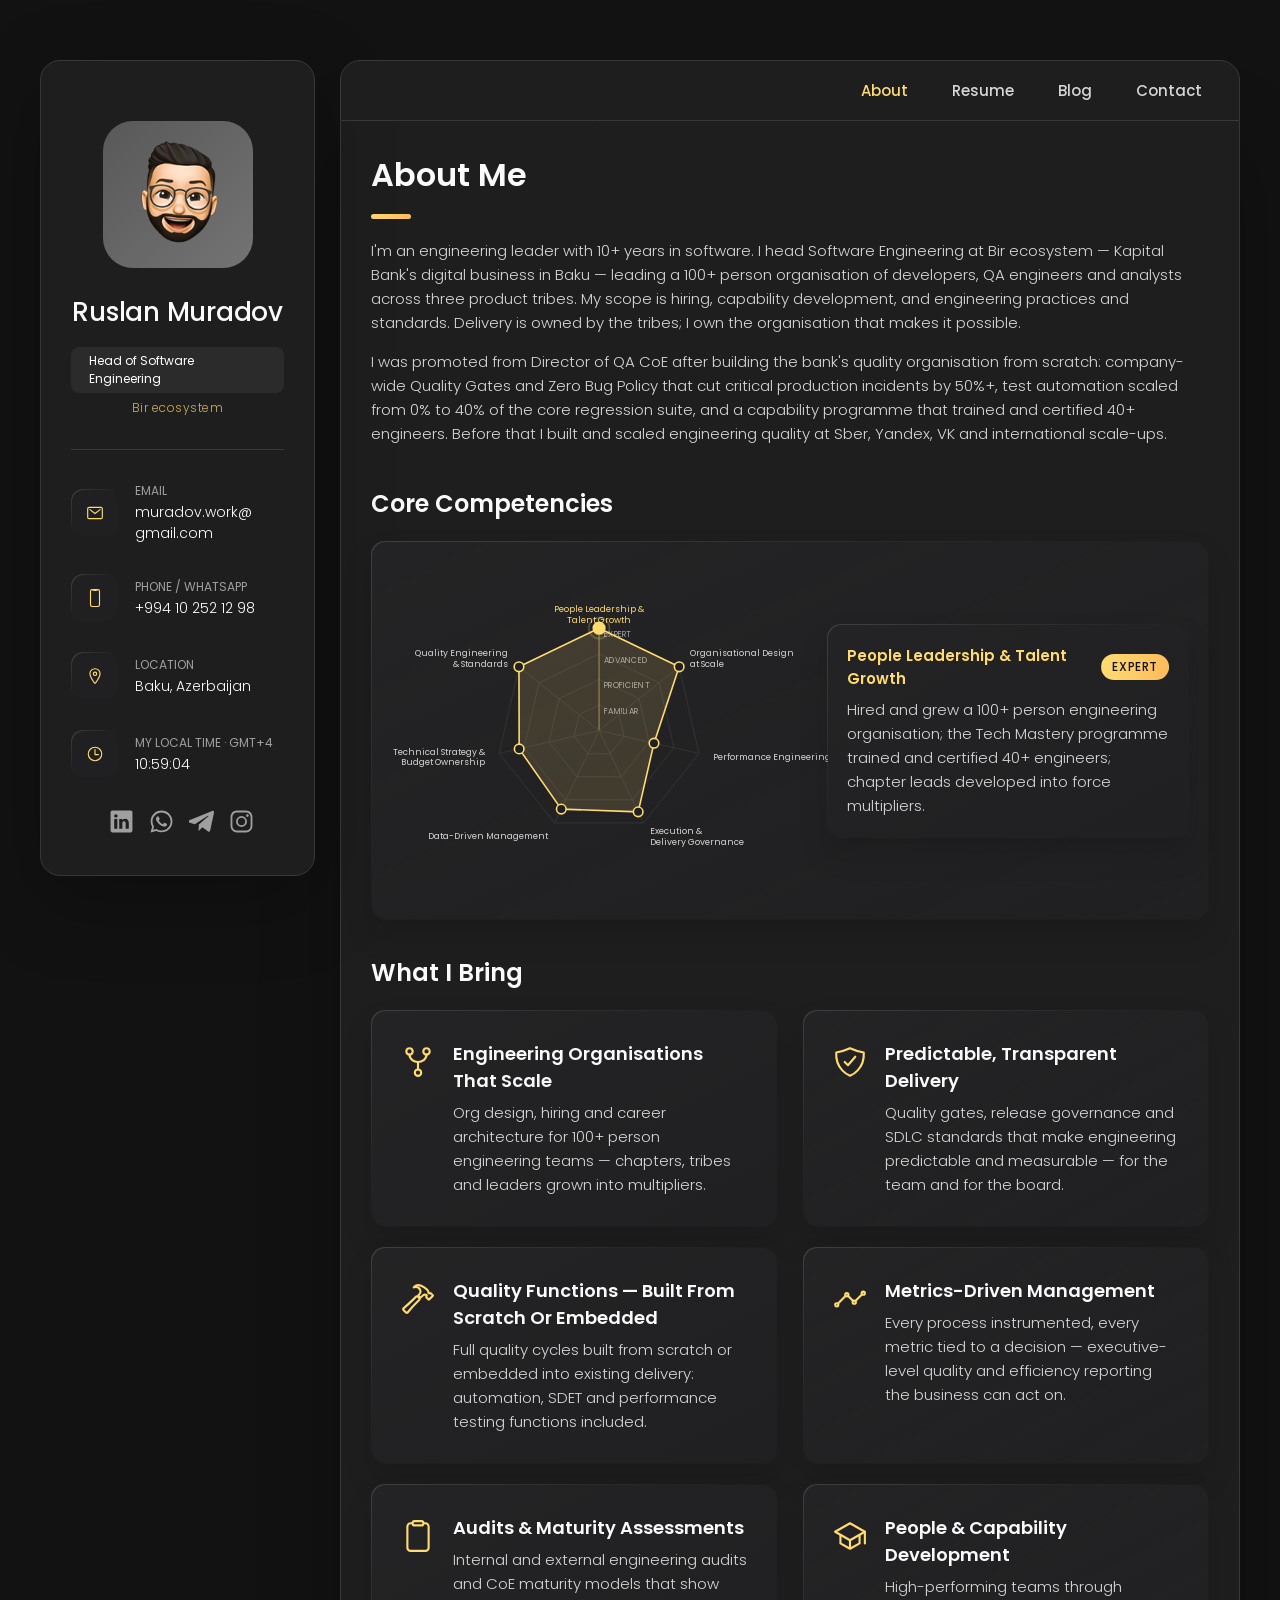
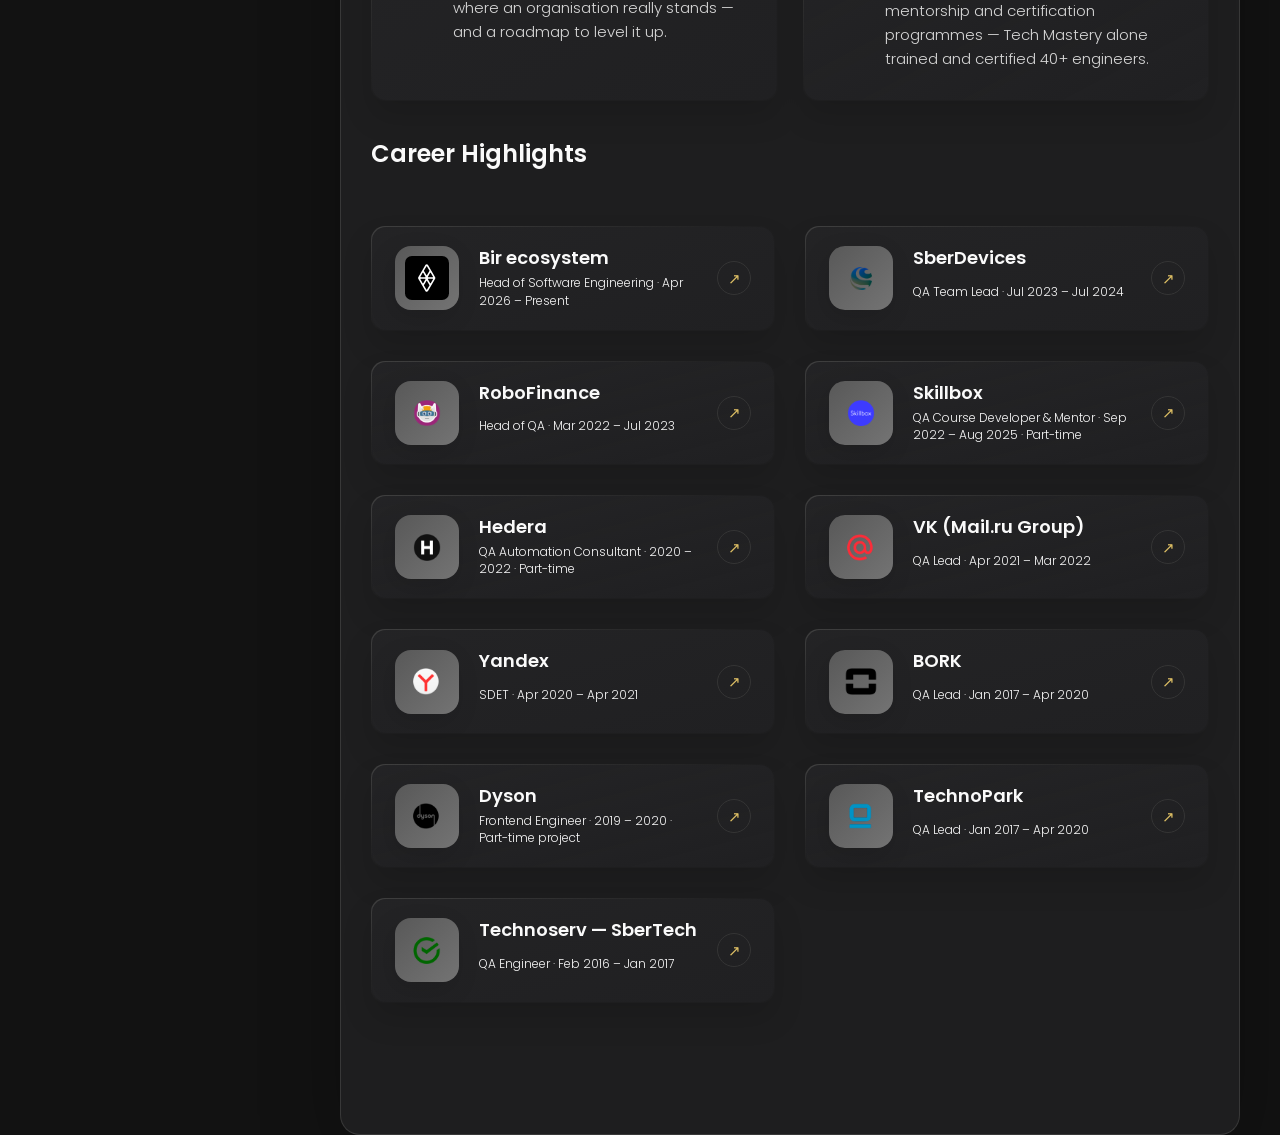
==== index.html @ 39ef1fb4 "fix: correct phone number (…95 → …98)" ====
<!DOCTYPE html>
<html lang="en">

<head>
  <meta charset="UTF-8">
  <title>Ruslan Muradov — Engineering Leader · Head of Software Engineering</title>
  <meta name="viewport" content="width=device-width, initial-scale=1.0">
  <meta name="description"
    content="Ruslan Muradov — engineering leader. Head of Software Engineering at Bir ecosystem (Kapital Bank's digital business): a 100+ person engineering org. Ex-QA Director, ex-Sber, ex-Yandex, ex-VK.">
  <meta name="author" content="Ruslan Muradov">
  <meta name="robots" content="index, follow, max-snippet:-1, max-image-preview:large">
  <meta name="google-site-verification" content="LNuLlXOLEBprkYFQt46USRWL08YUzZOwNZs4TJLUe-c">
  <meta name="theme-color" content="#1e1e1f">
  <link rel="canonical" href="https://ruslan-muradov.tech/">

  <meta property="og:title" content="Ruslan Muradov — Engineering Leader · Head of Software Engineering">
  <meta property="og:type" content="website">
  <meta property="og:url" content="https://ruslan-muradov.tech/">
  <meta property="og:description"
    content="Head of Software Engineering at Bir ecosystem (Kapital Bank's digital business, Baku): a 100+ person engineering org. Ex-QA Director, ex-Sber, ex-Yandex, ex-VK.">
  <meta property="og:image" content="https://ruslan-muradov.tech/assets/images/og-cover.jpg">
  <meta property="og:image:width" content="1200">
  <meta property="og:image:height" content="630">
  <meta property="og:image:alt" content="Ruslan Muradov — Head of Software Engineering at Bir ecosystem">
  <meta property="og:site_name" content="ruslan-muradov.tech">
  <meta property="og:locale" content="en_US">

  <meta name="twitter:card" content="summary_large_image">
  <meta name="twitter:title" content="Ruslan Muradov — Engineering Leader · Head of Software Engineering">
  <meta name="twitter:description"
    content="Head of Software Engineering at Bir ecosystem (Kapital Bank's digital business, Baku): a 100+ person engineering org. Ex-QA Director, ex-Sber, ex-Yandex, ex-VK.">
  <meta name="twitter:image" content="https://ruslan-muradov.tech/assets/images/og-cover.jpg">
  <meta name="twitter:image:alt" content="Ruslan Muradov — Head of Software Engineering at Bir ecosystem">

  <script type="application/ld+json">
  {
    "@context": "https://schema.org",
    "@type": "ProfilePage",
    "dateModified": "2026-08-15",
    "mainEntity": {
      "@type": "Person",
      "@id": "https://ruslan-muradov.tech/#person",
      "name": "Ruslan Muradov",
      "alternateName": ["Руслан Мурадов", "unrus"],
      "url": "https://ruslan-muradov.tech/",
      "image": "https://ruslan-muradov.tech/assets/images/my-avatar.png",
      "jobTitle": "Head of Software Engineering",
      "description": "Engineering leader and QA expert with 10+ years in software: Head of Software Engineering at Bir ecosystem (Kapital Bank's digital business), ex-Director of QA CoE, ex-Head of QA. Engineering management, QA leadership, quality engineering and org design at 100+ person scale.",
      "worksFor": {
        "@type": "Organization",
        "name": "Bir ecosystem",
        "url": "https://bir.az",
        "parentOrganization": {
          "@type": "Organization",
          "name": "Kapital Bank",
          "url": "https://www.kapitalbank.az"
        }
      },
      "alumniOf": [
        {
          "@type": "CollegeOrUniversity",
          "name": "Synergy University"
        }
      ],
      "address": {
        "@type": "PostalAddress",
        "addressLocality": "Baku",
        "addressCountry": "AZ"
      },
      "sameAs": [
        "https://www.linkedin.com/in/ruslan-m/",
        "https://medium.com/@unrus.tech",
        "https://hackernoon.com/u/unrus",
        "https://t.me/unrus",
        "https://www.instagram.com/un.rus/"
      ],
      "knowsAbout": ["Engineering Management", "Engineering Leadership", "QA Leadership", "Quality Assurance", "Quality Engineering", "Test Automation", "QA Strategy", "Load Testing", "Organisational Design"],
      "knowsLanguage": ["English", "Russian", "Azerbaijani", "Turkish"]
    }
  }
  </script>

  <script type="application/ld+json">
  {
    "@context": "https://schema.org",
    "@type": "VideoObject",
    "name": "Video interview on a QA career — Hexlet.io",
    "description": "A long-form interview for the Hexlet.io channel where Ruslan Muradov talks through his career in QA, how modern testing practice works and which skills move a QA engineer forward.",
    "inLanguage": "ru",
    "duration": "PT1H10M20S",
    "embedUrl": "https://www.youtube.com/embed/6y5FTMLGxEg",
    "thumbnailUrl": "https://i.ytimg.com/vi/6y5FTMLGxEg/hqdefault.jpg",
    "uploadDate": "2024-06-19"
  }
  </script>


  <!-- Google Analytics 4 -->
  <script async src="https://www.googletagmanager.com/gtag/js?id=G-B9YELV4HFY"></script>
  <script>
    window.dataLayer = window.dataLayer || [];
    function gtag(){dataLayer.push(arguments);}
    gtag('js', new Date());
    gtag('config', 'G-B9YELV4HFY');
  </script>


  <!-- Microsoft Clarity -->
  <script type="text/javascript">
    (function(c,l,a,r,i,t,y){
      c[a]=c[a]||function(){(c[a].q=c[a].q||[]).push(arguments)};
      t=l.createElement(r);t.async=1;t.src="https://www.clarity.ms/tag/"+i;
      y=l.getElementsByTagName(r)[0];y.parentNode.insertBefore(t,y);
    })(window, document, "clarity", "script", "y2x8iy7uvf");
  </script>

  <!--
    - favicon
  -->
  <link rel="icon" href="./assets/images/favicon.svg" type="image/svg+xml">
  <link rel="icon" href="./assets/images/favicon-32.png" type="image/png" sizes="32x32">
  <link rel="apple-touch-icon" href="./assets/images/apple-touch-icon.png">

  <!--
    - custom css link
  -->
  <link rel="stylesheet" href="./assets/css/style.css?v=27">

  <!--
    - google font link
  -->
  <link rel="preload" href="./assets/fonts/poppins-v24-latin-regular.woff2" as="font" type="font/woff2" crossorigin>
  <link rel="preload" href="./assets/fonts/poppins-v24-latin-600.woff2" as="font" type="font/woff2" crossorigin>
</head>

<body>

  <!--
    - #MAIN
  -->

  <main>

    <!--
      - #SIDEBAR
    -->

    <aside class="sidebar" data-sidebar>

      <div class="sidebar-info">

        <figure class="avatar-box">
          <img src="./assets/images/my-avatar.png" alt="Ruslan Muradov" width="80" height="78">
        </figure>

        <div class="info-content">
          <h1 class="name" title="Ruslan Muradov">Ruslan Muradov</h1>

          <div class="title-badge">
            <p class="title">Head of Software Engineering</p>
            <p class="title-company">Bir ecosystem</p>
          </div>
        </div>

        <button class="info_more-btn" data-sidebar-btn aria-expanded="false" aria-controls="sidebar-more">
          <span>Show contacts</span>

          <svg class="ic" fill="currentColor" aria-hidden="true" xmlns="http://www.w3.org/2000/svg" viewBox="0 0 512 512"><path fill="none" stroke="currentColor" stroke-linecap="round" stroke-linejoin="round" stroke-width="48" d="M112 184l144 144 144-144"/></svg>
        </button>

      </div>

      <div class="sidebar-info_more" id="sidebar-more">

        <div class="separator"></div>

        <ul class="contacts-list">

          <li class="contact-item">

            <div class="icon-box">
              <svg class="ic" fill="currentColor" aria-hidden="true" xmlns="http://www.w3.org/2000/svg" viewBox="0 0 512 512"><rect x="48" y="96" width="416" height="320" rx="40" ry="40" fill="none" stroke="currentColor" stroke-linecap="round" stroke-linejoin="round" stroke-width="32"/><path fill="none" stroke="currentColor" stroke-linecap="round" stroke-linejoin="round" stroke-width="32" d="M112 160l144 112 144-112"/></svg>
            </div>

            <div class="contact-info">
              <p class="contact-title">Email</p>

              <a href="mailto:muradov.work@gmail.com" class="contact-link">muradov.work@&#8203;gmail.com</a>
            </div>

          </li>

          <li class="contact-item">

            <div class="icon-box">
              <svg class="ic" fill="currentColor" aria-hidden="true" xmlns="http://www.w3.org/2000/svg" viewBox="0 0 512 512"><rect x="128" y="16" width="256" height="480" rx="48" ry="48" fill="none" stroke="currentColor" stroke-linecap="round" stroke-linejoin="round" stroke-width="32"/><path d="M176 16h24a8 8 0 018 8h0a16 16 0 0016 16h64a16 16 0 0016-16h0a8 8 0 018-8h24" fill="none" stroke="currentColor" stroke-linecap="round" stroke-linejoin="round" stroke-width="32"/></svg>
            </div>

            <div class="contact-info">
              <p class="contact-title">Phone / WhatsApp</p>

              <a href="tel:+994102521298" class="contact-link">+994 10 252 12 98</a>
            </div>

          </li>

          <li class="contact-item">

            <div class="icon-box">
              <svg class="ic" fill="currentColor" aria-hidden="true" xmlns="http://www.w3.org/2000/svg" viewBox="0 0 512 512"><path d="M256 48c-79.5 0-144 61.39-144 137 0 87 96 224.87 131.25 272.49a15.77 15.77 0 0025.5 0C304 409.89 400 272.07 400 185c0-75.61-64.5-137-144-137z" fill="none" stroke="currentColor" stroke-linecap="round" stroke-linejoin="round" stroke-width="32"/><circle cx="256" cy="192" r="48" fill="none" stroke="currentColor" stroke-linecap="round" stroke-linejoin="round" stroke-width="32"/></svg>
            </div>

            <div class="contact-info">
              <p class="contact-title">Location</p>

              <address>Baku, Azerbaijan</address>
            </div>

          </li>

          <li class="contact-item">

            <div class="icon-box">
              <svg class="ic" fill="currentColor" aria-hidden="true" xmlns="http://www.w3.org/2000/svg" viewBox="0 0 512 512"><path d="M256 64C150 64 64 150 64 256s86 192 192 192 192-86 192-192S362 64 256 64z" fill="none" stroke="currentColor" stroke-miterlimit="10" stroke-width="32"/><path fill="none" stroke="currentColor" stroke-linecap="round" stroke-linejoin="round" stroke-width="32" d="M256 128v144h96"/></svg>
            </div>

            <div class="contact-info">
              <p class="contact-title">My local time · GMT+4</p>

              <time data-local-time>--:--:--</time>
            </div>

          </li>

        </ul>

        <div class="separator"></div>

        <ul class="social-list">

          <li class="social-item">
            <a href="https://www.linkedin.com/in/ruslan-m/" class="social-link" target="_blank" rel="noopener" aria-label="LinkedIn">
              <svg class="ic" fill="currentColor" aria-hidden="true" xmlns="http://www.w3.org/2000/svg" viewBox="0 0 512 512"><path d="M444.17 32H70.28C49.85 32 32 46.7 32 66.89v374.72C32 461.91 49.85 480 70.28 480h373.78c20.54 0 35.94-18.21 35.94-38.39V66.89C480.12 46.7 464.6 32 444.17 32zm-273.3 373.43h-64.18V205.88h64.18zM141 175.54h-.46c-20.54 0-33.84-15.29-33.84-34.43 0-19.49 13.65-34.42 34.65-34.42s33.85 14.82 34.31 34.42c-.01 19.14-13.31 34.43-34.66 34.43zm264.43 229.89h-64.18V296.32c0-26.14-9.34-44-32.56-44-17.74 0-28.24 12-32.91 23.69-1.75 4.2-2.22 9.92-2.22 15.76v113.66h-64.18V205.88h64.18v27.77c9.34-13.3 23.93-32.44 57.88-32.44 42.13 0 74 27.77 74 87.64z"/></svg>
            </a>
          </li>

          <li class="social-item">
            <a href="https://wa.me/994102521298" class="social-link" target="_blank" rel="noopener" aria-label="WhatsApp">
              <svg class="ic" fill="currentColor" aria-hidden="true" xmlns="http://www.w3.org/2000/svg" viewBox="0 0 512 512"><path d="M414.73 97.1A222.14 222.14 0 00256.94 32C134 32 33.92 131.58 33.87 254a220.61 220.61 0 0029.78 111L32 480l118.25-30.87a223.63 223.63 0 00106.6 27h.09c122.93 0 223-99.59 223.06-222A220.18 220.18 0 00414.73 97.1zM256.94 438.66h-.08a185.75 185.75 0 01-94.36-25.72l-6.77-4-70.17 18.32 18.73-68.09-4.41-7A183.46 183.46 0 0171.53 254c0-101.73 83.21-184.5 185.48-184.5a185 185 0 01185.33 184.64c-.04 101.74-83.21 184.52-185.4 184.52zm101.69-138.19c-5.57-2.78-33-16.2-38.08-18.05s-8.83-2.78-12.54 2.78-14.4 18-17.65 21.75-6.5 4.16-12.07 1.38-23.54-8.63-44.83-27.53c-16.57-14.71-27.75-32.87-31-38.42s-.35-8.56 2.44-11.32c2.51-2.49 5.57-6.48 8.36-9.72s3.72-5.56 5.57-9.26.93-6.94-.46-9.71-12.54-30.08-17.18-41.19c-4.53-10.82-9.12-9.35-12.54-9.52-3.25-.16-7-.2-10.69-.2a20.53 20.53 0 00-14.86 6.94c-5.11 5.56-19.51 19-19.51 46.28s20 53.68 22.76 57.38 39.3 59.73 95.21 83.76a323.11 323.11 0 0031.78 11.68c13.35 4.22 25.5 3.63 35.1 2.2 10.71-1.59 33-13.42 37.63-26.38s4.64-24.06 3.25-26.37-5.11-3.71-10.69-6.48z" fill-rule="evenodd"/></svg>
            </a>
          </li>

          <li class="social-item">
            <a href="https://t.me/unrus" class="social-link" target="_blank" rel="noopener" aria-label="Telegram">
              <svg class="social-icon" viewBox="0 0 24 24" aria-hidden="true">
                <path
                  d="M9.507 15.108l-.395 5.557c.563 0 .809-.244 1.102-.537l2.646-2.553 5.493 4.024c1.008.558 1.715.266 1.98-.934l3.587-16.823c.367-1.747-.633-2.423-1.71-2l-21.9 8.927c-1.732.7-1.712 1.664-.314 2.109l5.585 1.74 12.142-7.873c.751-.458 1.438-.205.873.286l-9.449 8.077z"
                  fill="currentColor" />
              </svg>
            </a>
          </li>

          <li class="social-item">
            <a href="https://www.instagram.com/un.rus/" class="social-link" target="_blank" rel="noopener" aria-label="Instagram">
              <svg class="ic" fill="currentColor" aria-hidden="true" xmlns="http://www.w3.org/2000/svg" viewBox="0 0 512 512"><path d="M349.33 69.33a93.62 93.62 0 0193.34 93.34v186.66a93.62 93.62 0 01-93.34 93.34H162.67a93.62 93.62 0 01-93.34-93.34V162.67a93.62 93.62 0 0193.34-93.34h186.66m0-37.33H162.67C90.8 32 32 90.8 32 162.67v186.66C32 421.2 90.8 480 162.67 480h186.66C421.2 480 480 421.2 480 349.33V162.67C480 90.8 421.2 32 349.33 32z"/><path d="M377.33 162.67a28 28 0 1128-28 27.94 27.94 0 01-28 28zM256 181.33A74.67 74.67 0 11181.33 256 74.75 74.75 0 01256 181.33m0-37.33a112 112 0 10112 112 112 112 0 00-112-112z"/></svg>
            </a>
          </li>

        </ul>

      </div>

    </aside>





    <!--
      - #main-content
    -->

    <div class="main-content">

      <!--
        - #NAVBAR
      -->

      <nav class="navbar">

        <ul class="navbar-list">

          <li class="navbar-item">
            <button class="navbar-link  active" data-nav-link="about">About</button>
          </li>

          <li class="navbar-item">
            <button class="navbar-link" data-nav-link="resume">Resume</button>
          </li>

          <li class="navbar-item">
            <button class="navbar-link" data-nav-link="blog">Blog</button>
          </li>

          <li class="navbar-item">
            <button class="navbar-link" data-nav-link="contact">Contact</button>
          </li>

        </ul>

      </nav>





      <!--
        - #ABOUT
      -->

      <article class="about  active" data-page="about">

        <header>
          <h2 class="h2 article-title">About me</h2>
        </header>

        <section class="about-text">
          <p>
            I'm an engineering leader with 10+ years in software. I head Software Engineering at Bir ecosystem — Kapital
            Bank's digital business in Baku — leading a 100+ person organisation of developers, QA engineers and
            analysts across three product tribes. My scope is hiring, capability development, and engineering
            practices and standards. Delivery is owned by the tribes; I own the organisation that makes it possible.
          </p>

          <p>I was promoted from Director of QA CoE after building the bank's quality organisation from scratch:
            company-wide Quality Gates and Zero Bug Policy that cut critical production incidents by 50%+, test
            automation scaled from 0% to 40% of the core regression suite, and a capability programme that trained
            and certified 40+ engineers. Before that I built and scaled engineering quality at Sber, Yandex, VK and
            international scale-ups.</p>
        </section>


        <section class="skill">


          <h3 class="h3 skills-title">Core Competencies</h3>

          <div class="competency-chart content-card" style="cursor: default;" data-competency-chart>
            <svg id="competency-radar" viewBox="-60 -12 520 424" role="group"
              aria-label="Radar chart of core competencies with maturity levels from Familiar to Expert: people leadership, organisational design, quality engineering, delivery governance, data-driven management, technical strategy, performance engineering"></svg>

            <div class="competency-detail" data-competency-detail aria-live="polite" aria-atomic="true">
              <div class="competency-detail-head">
                <h4 data-competency-title>People Leadership & Talent Growth</h4>
                <span class="competency-level" data-competency-level data-level="expert">Expert</span>
              </div>
              <p data-competency-text>Hired and grew a 100+ person engineering organisation; the Tech Mastery programme trained and certified 40+ engineers.</p>
            </div>
          </div>

        </section>


        <!--
          - service
        -->

        <section class="service">

          <h3 class="h3 service-title">What I bring</h3>

          <ul class="service-list">

            <li class="service-item">

              <div class="service-icon-box">
                <svg class="ic" fill="currentColor" aria-hidden="true" xmlns="http://www.w3.org/2000/svg" viewBox="0 0 512 512"><circle cx="128" cy="96" r="48" fill="none" stroke="currentColor" stroke-linecap="round" stroke-linejoin="round" stroke-width="32"/><circle cx="256" cy="416" r="48" fill="none" stroke="currentColor" stroke-linecap="round" stroke-linejoin="round" stroke-width="32"/><path fill="none" stroke="currentColor" stroke-linecap="round" stroke-linejoin="round" stroke-width="32" d="M256 256v112"/><circle cx="384" cy="96" r="48" fill="none" stroke="currentColor" stroke-linecap="round" stroke-linejoin="round" stroke-width="32"/><path d="M128 144c0 74.67 68.92 112 128 112M384 144c0 74.67-68.92 112-128 112" fill="none" stroke="currentColor" stroke-linecap="round" stroke-linejoin="round" stroke-width="32"/></svg>
              </div>

              <div class="service-content-box">

                <h4 class="h4 service-item-title">Engineering organisations that scale</h4>

                <p class="service-item-text">
                  Org design, hiring and career architecture for 100+ person engineering teams —
                  chapters, tribes and leaders grown into multipliers.
                </p>
              </div>

            </li>

            <li class="service-item">

              <div class="service-icon-box">
                <svg class="ic" fill="currentColor" aria-hidden="true" xmlns="http://www.w3.org/2000/svg" viewBox="0 0 512 512"><path fill="none" stroke="currentColor" stroke-linecap="round" stroke-linejoin="round" stroke-width="32" d="M336 176L225.2 304 176 255.8"/><path d="M463.1 112.37C373.68 96.33 336.71 84.45 256 48c-80.71 36.45-117.68 48.33-207.1 64.37C32.7 369.13 240.58 457.79 256 464c15.42-6.21 223.3-94.87 207.1-351.63z" fill="none" stroke="currentColor" stroke-linecap="round" stroke-linejoin="round" stroke-width="32"/></svg>
              </div>

              <div class="service-content-box">

                <h4 class="h4 service-item-title">Predictable, transparent delivery</h4>

                <p class="service-item-text">
                  Quality gates, release governance and SDLC standards that make engineering
                  predictable and measurable — for the team and for the board.
                </p>
              </div>

            </li>

            <li class="service-item">

              <div class="service-icon-box">
                <svg class="ic" fill="currentColor" aria-hidden="true" xmlns="http://www.w3.org/2000/svg" viewBox="0 0 512 512"><path d="M277.42 247a24.68 24.68 0 00-4.08-5.47L255 223.44a21.63 21.63 0 00-6.56-4.57 20.93 20.93 0 00-23.28 4.27c-6.36 6.26-18 17.68-39 38.43C146 301.3 71.43 367.89 37.71 396.29a16 16 0 00-1.09 23.54l39 39.43a16.13 16.13 0 0023.67-.89c29.24-34.37 96.3-109 136-148.23 20.39-20.06 31.82-31.58 38.29-37.94a21.76 21.76 0 003.84-25.2zM478.43 201l-34.31-34a5.44 5.44 0 00-4-1.59 5.59 5.59 0 00-4 1.59h0a11.41 11.41 0 01-9.55 3.27c-4.48-.49-9.25-1.88-12.33-4.86-7-6.86 1.09-20.36-5.07-29a242.88 242.88 0 00-23.08-26.72c-7.06-7-34.81-33.47-81.55-52.53a123.79 123.79 0 00-47-9.24c-26.35 0-46.61 11.76-54 18.51-5.88 5.32-12 13.77-12 13.77a91.29 91.29 0 0110.81-3.2 79.53 79.53 0 0123.28-1.49C241.19 76.8 259.94 84.1 270 92c16.21 13 23.18 30.39 24.27 52.83.8 16.69-15.23 37.76-30.44 54.94a7.85 7.85 0 00.4 10.83l21.24 21.23a8 8 0 0011.14.1c13.93-13.51 31.09-28.47 40.82-34.46s17.58-7.68 21.35-8.09a35.71 35.71 0 0121.3 4.62 13.65 13.65 0 013.08 2.38c6.46 6.56 6.07 17.28-.5 23.74l-2 1.89a5.5 5.5 0 000 7.84l34.31 34a5.5 5.5 0 004 1.58 5.65 5.65 0 004-1.58L478.43 209a5.82 5.82 0 000-8z" fill="none" stroke="currentColor" stroke-linecap="round" stroke-linejoin="round" stroke-width="32"/></svg>
              </div>

              <div class="service-content-box">

                <h4 class="h4 service-item-title">Quality functions — built from scratch or embedded</h4>

                <p class="service-item-text">
                  Full quality cycles built from scratch or embedded into existing delivery:
                  automation, SDET and performance testing functions included.
                </p>
              </div>

            </li>

            <li class="service-item">

              <div class="service-icon-box">
                <svg class="ic" fill="currentColor" aria-hidden="true" xmlns="http://www.w3.org/2000/svg" viewBox="0 0 512 512"><path fill="none" stroke="currentColor" stroke-linecap="round" stroke-linejoin="round" stroke-width="32" d="M344 280l88-88M232 216l64 64M80 320l104-104"/><circle cx="456" cy="168" r="24" fill="none" stroke="currentColor" stroke-linecap="round" stroke-linejoin="round" stroke-width="32"/><circle cx="320" cy="304" r="24" fill="none" stroke="currentColor" stroke-linecap="round" stroke-linejoin="round" stroke-width="32"/><circle cx="208" cy="192" r="24" fill="none" stroke="currentColor" stroke-linecap="round" stroke-linejoin="round" stroke-width="32"/><circle cx="56" cy="344" r="24" fill="none" stroke="currentColor" stroke-linecap="round" stroke-linejoin="round" stroke-width="32"/></svg>
              </div>

              <div class="service-content-box">

                <h4 class="h4 service-item-title">Metrics-driven management</h4>

                <p class="service-item-text">
                  Every process instrumented, every metric tied to a decision — executive-level
                  quality and efficiency reporting the business can act on.
                </p>
              </div>

            </li>

            <li class="service-item">

              <div class="service-icon-box">
                <svg class="ic" fill="currentColor" aria-hidden="true" xmlns="http://www.w3.org/2000/svg" viewBox="0 0 512 512"><path d="M336 64h32a48 48 0 0148 48v320a48 48 0 01-48 48H144a48 48 0 01-48-48V112a48 48 0 0148-48h32" fill="none" stroke="currentColor" stroke-linejoin="round" stroke-width="32"/><rect x="176" y="32" width="160" height="64" rx="26.13" ry="26.13" fill="none" stroke="currentColor" stroke-linejoin="round" stroke-width="32"/></svg>
              </div>

              <div class="service-content-box">

                <h4 class="h4 service-item-title">Audits & maturity assessments</h4>

                <p class="service-item-text">
                  Internal and external engineering audits and CoE maturity models that show where
                  an organisation really stands — and a roadmap to level it up.
                </p>
              </div>

            </li>

            <li class="service-item">

              <div class="service-icon-box">
                <svg class="ic" fill="currentColor" aria-hidden="true" xmlns="http://www.w3.org/2000/svg" viewBox="0 0 512 512"><path fill="none" stroke="currentColor" stroke-linecap="round" stroke-linejoin="round" stroke-width="32" d="M32 192L256 64l224 128-224 128L32 192z"/><path fill="none" stroke="currentColor" stroke-linecap="round" stroke-linejoin="round" stroke-width="32" d="M112 240v128l144 80 144-80V240M480 368V192M256 320v128"/></svg>
              </div>

              <div class="service-content-box">

                <h4 class="h4 service-item-title">People & capability development</h4>

                <p class="service-item-text">
                  High-performing teams through mentorship and certification programmes —
                  Tech Mastery alone trained and certified 40+ engineers.
                </p>
              </div>

            </li>
          </ul>

        </section>


        <!--
          - testimonials
        -->

        <section class="testimonials">

          <h3 class="h3 testimonials-title">Career highlights</h3>

          <ul class="testimonials-list has-scrollbar">

            <li class="testimonials-item">
              <div class="content-card" data-testimonials-item tabindex="0" role="button" aria-haspopup="dialog">

                <figure class="testimonials-avatar-box">
                  <img src="./assets/images/bir-ecosystem.svg" alt="Bir ecosystem" width="60" height="60" data-testimonials-avatar>
                </figure>

                <h4 class="h4 testimonials-item-title" data-testimonials-title>Bir ecosystem</h4>

                <p class="testimonials-role">Head of Software Engineering · Apr 2026 – Present</p>

                <div class="testimonials-text" data-testimonials-text>
                  <p>
                    The Caucasus' first fully integrated banking, payments and e-commerce ecosystem —
                    Kapital Bank's digital business. Launched in 2025, it brings together leading platforms
                    across banking, payments, cash-to-digital infrastructure and online retail.
                  </p>
                  <br>

                  <p><b class="stack">Focus areas:</b></p>
                  <ul>
                    <li class="timeline-text">Leading the engineering organisation: 100+ people — developers, QA engineers and analysts — organised around three product tribes.</li>
                    <li class="timeline-text">Org design and hiring across engineering, QA and analysis; delivery is owned by the tribes — I own the organisation that makes it possible.</li>
                    <li class="timeline-text">Engineering standards, practices and quality gates as a company-wide system.</li>
                    <li class="timeline-text">Chapter model: growing chapter leads as multipliers of engineering capability.</li>
                  </ul>
                  <br>

                  <p><b class="stack">Role:</b> Head of Software Engineering · Apr 2026 – Present (promoted from Director of QA CoE)</p>
                  <br>

                  <p><b class="stack">Achievements:</b></p>
                  <ul>
                    <li class="timeline-text">Designed and rolled out a guild model across 500+ engineers (Backend, Web, QA, iOS, Android, DevOps/SRE, ITBA, AI) — overlapping initiatives now surface early; I run the QA guild.</li>
                    <li class="timeline-text">Capability programmes — Tech Mastery: 40+ engineers trained and certified.</li>
                  </ul>
                  <br>

                  <p><b class="stack">Previous role:</b> Director of QA CoE · Jul 2024 – Apr 2026</p>
                  <br>

                  <p><b class="stack">Achievements:</b></p>
                  <ul>
                    <li class="timeline-text">Built a 100+ person QA organisation and Quality Center of Excellence from scratch: structure, roles, governance model and scalable operating processes.</li>
                    <li class="timeline-text">Designed a QA centralisation model (Strong / Mild / Weak CoE) separating responsibilities between the central CoE and product teams.</li>
                    <li class="timeline-text">Introduced company-wide Quality Gates and Zero Bug Policy — critical production incidents down 50%+.</li>
                    <li class="timeline-text">Scaled test automation from 0% to 40% of the core regression suite; established SDET and Performance Testing teams.</li>
                    <li class="timeline-text">Defined 10+ quality and efficiency metrics for data-driven reporting (Tableau, Jira).</li>
                    <li class="timeline-text">Developed a 2-year QA strategy with full budget ownership; KPI and OKR frameworks aligned with business goals.</li>
                  </ul>
                  <br>
                </div>

              </div>
            </li>

            <li class="testimonials-item">
              <div class="content-card" data-testimonials-item tabindex="0" role="button" aria-haspopup="dialog">

                <figure class="testimonials-avatar-box">
                  <img class="sDevives-img" src="./assets/images/sDevives.png" alt="sDevives" width="40"
                    data-testimonials-avatar>
                </figure>

                <h4 class="h4 testimonials-item-title" data-testimonials-title>SberDevices</h4>

                <p class="testimonials-role">QA Team Lead · Jul 2023 – Jul 2024</p>

                <div class="testimonials-text" data-testimonials-text>
                  <p>
                    A key tech company within the Sber ecosystem — AI-powered smart devices and platforms:
                    voice assistants, AR/VR and LLMs, with 40+ million users across services.
                  </p>
                  <br>

                  <p><b class="stack">Focus areas:</b></p>
                  <ul>
                    <li class="timeline-text">Led QA across multiple cross-functional squads in the Sber ecosystem.</li>
                    <li class="timeline-text">Built the testing process from scratch in one of the teams.</li>
                    <li class="timeline-text">Introduced shift-left testing across the delivery process.</li>
                  </ul>
                  <br>

                  <p><b class="stack">Role:</b> QA Team Lead · Jul 2023 – Jul 2024</p>
                  <br>

                  <p><b class="stack">Achievements:</b></p>
                  <ul>
                    <li class="timeline-text">Reduced the Zero Bug Policy backlog by 86% — historically the best result for the company's highest-load team.</li>
                    <li class="timeline-text">Grew automation engineering headcount 1.5x (6 to 9 engineers) with no regression in time-to-market or quality.</li>
                    <li class="timeline-text">Improved quality of external products by integrating QA processes that had not existed before; improved testing metrics for better transparency.</li>
                  </ul>
                </div>

              </div>
            </li>

            <li class="testimonials-item">
              <div class="content-card" data-testimonials-item tabindex="0" role="button" aria-haspopup="dialog">

                <figure class="testimonials-avatar-box">
                  <img src="./assets/images/robo.png" alt="RoboCash" width="60" height="36" decoding="async" data-testimonials-avatar>
                </figure>

                <h4 class="h4 testimonials-item-title" data-testimonials-title>RoboFinance</h4>

                <p class="testimonials-role">Head of QA · Mar 2022 – Jul 2023</p>

                <div class="testimonials-text" data-testimonials-text>
                  <p>
                    Digital startup building a fintech and e-commerce ecosystem in the Philippines.
                    UnaBank — the first app-based bank in the country — is a business unit of RoboCash Group.
                  </p>
                  <br>

                  <p><b class="stack">Focus areas:</b></p>
                  <ul>
                    <li class="timeline-text">Managed multiple teams: 12 people in total (3 automation + 9 manual) across 6 teams.</li>
                    <li class="timeline-text">Organised testing processes both from scratch and on top of existing ones.</li>
                    <li class="timeline-text">Created the test strategy and test plans.</li>
                  </ul>
                  <br>

                  <p><b class="stack">Role:</b> Head of QA · Mar 2022 – Jul 2023</p>
                  <br>

                  <p><b class="stack">Achievements:</b></p>
                  <ul>
                    <li class="timeline-text">Drove test automation to 70% coverage of the main services.</li>
                    <li class="timeline-text">Implemented load testing (JMeter + Grafana).</li>
                    <li class="timeline-text">Built a strong testing team that kept quality stable through rapid product growth.</li>
                  </ul>
                  <br>

                  <p><b class="stack">Stack:</b> Java + RestAssured, Charles, Postman</p>
                </div>

              </div>
            </li>

            <li class="testimonials-item">
              <div class="content-card" data-testimonials-item tabindex="0" role="button" aria-haspopup="dialog">

                <figure class="testimonials-avatar-box">
                  <img src="./assets/images/sb.png" alt="SkillBox" width="60" height="36" decoding="async" data-testimonials-avatar>
                </figure>

                <h4 class="h4 testimonials-item-title" data-testimonials-title>Skillbox</h4>

                <p class="testimonials-role">QA Course Developer & Mentor · Sep 2022 – Aug 2025 · Part-time</p>

                <div class="testimonials-text" data-testimonials-text>
                  <p>
                    Skillbox — one of the largest online education platforms in the CIS, focused on in-demand digital professions.
                  </p>
                  <br>

                  <p><b class="stack">Focus areas:</b></p>
                  <ul>
                    <li class="timeline-text">Improving and extending Skillbox's testing courses.</li>
                    <li class="timeline-text">Training student cohorts and providing mentorship.</li>
                    <li class="timeline-text">Participating in the organisation of the IT experts club.</li>
                  </ul>
                  <br>

                  <p><b class="stack">Role:</b> QA Course Developer, Mentor &amp; Expert · Sep 2022 – Aug 2025 · Part-time</p>
                  <br>

                  <p><b class="stack">Achievements:</b></p>
                  <ul>
                    <li class="timeline-text">Developed and supervised a new QA course end to end.</li>
                    <li class="timeline-text">Ran masterclasses, spoke at conferences and wrote articles for the Skillbox brand.</li>
                  </ul>
                  <br>

                </div>

              </div>
            </li>

            <li class="testimonials-item">
              <div class="content-card" data-testimonials-item tabindex="0" role="button" aria-haspopup="dialog">

                <figure class="testimonials-avatar-box">
                  <img src="./assets/images/hedera.png" alt="hedera" width="60" height="36" decoding="async" data-testimonials-avatar>
                </figure>

                <h4 class="h4 testimonials-item-title" data-testimonials-title>Hedera</h4>

                <p class="testimonials-role">QA Automation Consultant · 2020 – 2022 · Part-time</p>

                <div class="testimonials-text" data-testimonials-text>
                  <p>
                    Enterprise-grade public distributed ledger governed by independent global organisations —
                    enterprises, web3 projects and leading universities.
                  </p>
                  <br>

                  <p><b class="stack">Focus areas:</b></p>
                  <ul>
                    <li class="timeline-text">Test automation strategy for decentralised services.</li>
                    <li class="timeline-text">Embedding Cypress pipelines into CI/CD for continuous delivery confidence.</li>
                    <li class="timeline-text">Mentoring engineers on test automation and quality reporting.</li>
                  </ul>
                  <br>

                  <p><b class="stack">Role:</b> QA Automation Consultant · 2020 – 2022 · Part-time</p>
                  <br>

                  <p><b class="stack">Achievements:</b></p>
                  <ul>
                    <li class="timeline-text">Launched Hedera’s JavaScript/Cypress automation programme from the ground up.</li>
                    <li class="timeline-text">Built modular end-to-end test frameworks for decentralised services.</li>
                    <li class="timeline-text">Established regression suites guarding consensus services.</li>
                  </ul>
                  <br>
                  <p><b class="stack">Stack:</b> JavaScript + Cypress</p>

                </div>

              </div>
            </li>


            <li class="testimonials-item">
              <div class="content-card" data-testimonials-item tabindex="0" role="button" aria-haspopup="dialog">

                <figure class="testimonials-avatar-box">
                  <img src="./assets/images/mail.png" alt="MailRu" width="60" height="36" decoding="async" data-testimonials-avatar>
                </figure>

                <h4 class="h4 testimonials-item-title" data-testimonials-title>VK (Mail.ru Group)</h4>

                <p class="testimonials-role">QA Lead · Apr 2021 – Mar 2022</p>

                <div class="testimonials-text" data-testimonials-text>
                  <p>
                    CityMobil — one of Russia's two largest ride-hailing platforms and a VK business unit.
                    I worked on platform services.
                  </p>
                  <br>

                  <p><b class="stack">Focus areas:</b></p>
                  <ul>
                    <li class="timeline-text">Embedding QA into the Scrum delivery process.</li>
                    <li class="timeline-text">Hiring and building the QA team from scratch.</li>
                    <li class="timeline-text">Autotest review, mentoring and growing the company-wide QA community.</li>
                  </ul>
                  <br>

                  <p><b class="stack">Role:</b> QA Lead · Apr 2021 – Mar 2022</p>
                  <br>

                  <p><b class="stack">Achievements:</b></p>
                  <ul>
                    <li class="timeline-text">Achieved 60% API coverage with a Kotlin automation framework built from scratch.</li>
                    <li class="timeline-text">Load testing surfaced the bottlenecks whose fixes increased platform service throughput by 35%.</li>
                    <li class="timeline-text">Coached engineers from junior to mid level; spoke at internal engineering conferences.</li>
                  </ul>
                  <br>
                  <p><b class="stack">Stack:</b> Vegeta, GHZ, Kotlin (API tests), YAML, Charles, Postman</p>

                </div>

              </div>
            </li>

            <li class="testimonials-item">
              <div class="content-card" data-testimonials-item tabindex="0" role="button" aria-haspopup="dialog">

                <figure class="testimonials-avatar-box">
                  <img src="./assets/images/y.png" alt="Yandex" width="60" height="36" decoding="async" data-testimonials-avatar>
                </figure>

                <h4 class="h4 testimonials-item-title" data-testimonials-title>Yandex</h4>

                <p class="testimonials-role">SDET · Apr 2020 – Apr 2021</p>

                <div class="testimonials-text" data-testimonials-text>
                  <p>
                    One of Europe's largest technology companies.
                    Project: Partner Code — an ad display platform.
                  </p>
                  <br>

                  <p><b class="stack">Focus areas:</b></p>
                  <ul>
                    <li class="timeline-text">Implementing the automated testing process and integrating it into Agile delivery workflows.</li>
                    <li class="timeline-text">YAML-based test documentation management.</li>
                    <li class="timeline-text">Driving adoption of developer-written test cases and autotests.</li>
                  </ul>
                  <br>

                  <p><b class="stack">Role:</b> SDET · Apr 2020 – Apr 2021</p>
                  <br>

                  <p><b class="stack">Achievements:</b></p>
                  <ul>
                    <li class="timeline-text">Test scenario creation sped up ~40% after developers started writing YAML cases and autotests.</li>
                    <li class="timeline-text">Reduced defect count by 25% via Zero Bug Policy.</li>
                    <li class="timeline-text">Rolled out Hermione.js visual regression testing to protect UI fidelity at scale.</li>
                  </ul>
                  <br>
                  <p><b class="stack">Stack:</b> JavaScript, WebDriverIO, Hermione.js, YAML, Charles, Postman
                  </p>

                </div>

              </div>
            </li>

            <li class="testimonials-item">
              <div class="content-card" data-testimonials-item tabindex="0" role="button" aria-haspopup="dialog">

                <figure class="testimonials-avatar-box">
                  <img src="./assets/images/bork.png" alt="bork" width="50" height="30" decoding="async" data-testimonials-avatar>
                </figure>

                <h4 class="h4 testimonials-item-title" data-testimonials-title>BORK</h4>

                <p class="testimonials-role">QA Lead · Jan 2017 – Apr 2020</p>

                <div class="testimonials-text" data-testimonials-text>
                  <p>
                    BORK — international premium home-appliance brand.
                    I worked across all projects of the BORK &amp; Technopark holding (~3,000 employees).
                  </p>
                  <br>

                  <p><b class="stack">Focus areas:</b></p>
                  <ul>
                    <li class="timeline-text">Implementing the testing process in a two-week Scrum delivery cycle.</li>
                    <li class="timeline-text">Hiring the QA team from scratch and setting up the automation environment: tooling selection and configuration.</li>
                    <li class="timeline-text">In parallel (2019 – 2020) worked as a Frontend Engineer on BORK projects: the new BORK website, Technopark landing pages and the holding's StoryBook.</li>
                  </ul>
                  <br>

                  <p><b class="stack">Role:</b> QA Lead · Jan 2017 – Apr 2020</p>
                  <br>

                  <p><b class="stack">Achievements:</b></p>
                  <ul>
                    <li class="timeline-text">Built the QA function from scratch: hired and grew the team to 6 engineers.</li>
                    <li class="timeline-text">Mentored 6 engineers from junior to mid/senior level.</li>
                    <li class="timeline-text">Achieved ~90% automation coverage for the BORK project.</li>
                  </ul>
                  <br>
                  <p><b class="stack">Stack:</b> Codeception, Selenium, Allure, JavaScript, Jira, Confluence</p>

                </div>

              </div>
            </li>

            <li class="testimonials-item">
              <div class="content-card" data-testimonials-item tabindex="0" role="button" aria-haspopup="dialog">

                <figure class="testimonials-avatar-box">
                  <img src="./assets/images/dyson.png" alt="Dyson" width="60" height="36" decoding="async" data-testimonials-avatar>
                </figure>

                <h4 class="h4 testimonials-item-title" data-testimonials-title>Dyson</h4>

                <p class="testimonials-role">Frontend Engineer · 2019 – 2020 · Part-time project</p>

                <div class="testimonials-text" data-testimonials-text>
                  <p>
                    Dyson — British technology company designing premium home appliances,
                    with customers in over 100 countries worldwide.
                  </p>
                  <br>

                  <p><b class="stack">Focus areas:</b></p>
                  <ul>
                    <li class="timeline-text">Responsive UI across Dyson’s global storefronts.</li>
                    <li class="timeline-text">Partnering with backend squads to streamline API integrations.</li>
                  </ul>
                  <br>

                  <p><b class="stack">Role:</b> Frontend Engineer · 2019 – 2020 · Part-time project</p>
                  <br>

                  <p><b class="stack">Achievements:</b></p>
                  <ul>
                    <li class="timeline-text">Sped up delivery with React and Vue component libraries.</li>
                    <li class="timeline-text">Optimised web vitals for product launch campaigns.</li>
                  </ul>
                  <br>

                  <p><b class="stack">Stack:</b> HTML, CSS, JavaScript, React, Vue.js, Figma, Sketch</p>

                </div>

              </div>
            </li>

            <li class="testimonials-item">
              <div class="content-card" data-testimonials-item tabindex="0" role="button" aria-haspopup="dialog">

                <figure class="testimonials-avatar-box">
                  <img src="./assets/images/tp.png" alt="tp" width="60" height="36" decoding="async" data-testimonials-avatar>
                </figure>

                <h4 class="h4 testimonials-item-title" data-testimonials-title>TechnoPark</h4>

                <p class="testimonials-role">QA Lead · Jan 2017 – Apr 2020</p>

                <div class="testimonials-text" data-testimonials-text>
                  <p>
                    TechnoPark — one of Russia's largest consumer electronics retailers, the first and only
                    publicly traded company in its market sector. Part of the BORK &amp; Technopark holding.
                  </p>
                  <br>

                  <p><b class="stack">Focus areas:</b></p>
                  <ul>
                    <li class="timeline-text">QA strategy for TechnoPark’s omnichannel retail relaunch.</li>
                    <li class="timeline-text">Cross-team quality councils and executive-level QA reporting.</li>
                    <li class="timeline-text">Autotest review and mentoring.</li>
                  </ul>
                  <br>

                  <p><b class="stack">Role:</b> QA Lead · Jan 2017 – Apr 2020</p>
                  <br>

                  <p><b class="stack">Achievements:</b></p>
                  <ul>
                    <li class="timeline-text">Achieved ~50% automation coverage using Codeception, Selenium and Allure.</li>
                    <li class="timeline-text">Made quality measurable for the leadership team through regular executive reporting.</li>
                  </ul>
                  <br>
                  <p><b class="stack">Stack:</b> PHP, Codeception, Selenium, Allure, JavaScript, Jira,
                    Confluence</p>
                </div>
              </div>
            </li>

            <li class="testimonials-item">
              <div class="content-card" data-testimonials-item tabindex="0" role="button" aria-haspopup="dialog">

                <figure class="testimonials-avatar-box">
                  <img src="./assets/images/sber.png" alt="sber" width="60" height="36" decoding="async" data-testimonials-avatar>
                </figure>

                <h4 class="h4 testimonials-item-title" data-testimonials-title>Technoserv — SberTech</h4>

                <p class="testimonials-role">QA Engineer · Feb 2016 – Jan 2017</p>

                <div class="testimonials-text" data-testimonials-text>
                  <p>
                    Technoserv — one of Russia's largest system integrators (~5,000 employees).
                    Manual QA of SberTech banking projects for the Sberbank Group.
                  </p>
                  <br>

                  <p><b class="stack">Focus areas:</b></p>
                  <ul>
                    <li class="timeline-text">Manual testing of SberTech banking platforms.</li>
                    <li class="timeline-text">Collaboration with the development team to reproduce and isolate defects.</li>
                  </ul>
                  <br>

                  <p><b class="stack">Role:</b> QA Engineer · Feb 2016 – Jan 2017</p>
                  <br>

                  <p><b class="stack">Achievements:</b></p>
                  <ul>
                    <li class="timeline-text">Designed and executed test scenarios in HP ALM.</li>
                    <li class="timeline-text">Prepared acceptance checklists and testing reports; maintained the defect base in Jira.</li>
                  </ul>
                  <br>
                  <p><b class="stack">Stack:</b> SeleniumIDE, HP ALM, Jira</p>

                </div>

              </div>
            </li>

          </ul>

        </section>


        <!--
          - testimonials modal
        -->

        <div class="modal-container" data-modal-container>

          <div class="overlay" data-overlay></div>

          <section class="testimonials-modal" role="dialog" aria-modal="true" aria-labelledby="project-modal-title">

            <button class="modal-close-btn" data-modal-close-btn aria-label="Close">
              <svg class="ic" fill="currentColor" aria-hidden="true" xmlns="http://www.w3.org/2000/svg" viewBox="0 0 512 512"><path fill="none" stroke="currentColor" stroke-linecap="round" stroke-linejoin="round" stroke-width="32" d="M368 368L144 144M368 144L144 368"/></svg>
            </button>

            <div class="modal-img-wrapper">
              <figure class="modal-avatar-box">
                <img src="./assets/images/my-avatar.png" alt="" width="80" data-modal-img>
              </figure>
            </div>

            <div class="modal-content">

              <h4 class="h3 modal-title" id="project-modal-title" data-modal-title></h4>

              <div data-modal-text></div>

            </div>

          </section>

        </div>


        <!--
          - clients
        -->



      </article>





      <!--
        - #RESUME
      -->

      <article class="resume" data-page="resume">

        <header>
          <h2 class="h2 article-title">Resume</h2>
        </header>


        <section class="cv-linkedin cv-actions">
          <a class="linkedin-btn" target="_blank" rel="noopener" href="https://www.linkedin.com/in/ruslan-m/">
            <svg class="ic" fill="currentColor" aria-hidden="true" xmlns="http://www.w3.org/2000/svg" viewBox="0 0 512 512"><path d="M444.17 32H70.28C49.85 32 32 46.7 32 66.89v374.72C32 461.91 49.85 480 70.28 480h373.78c20.54 0 35.94-18.21 35.94-38.39V66.89C480.12 46.7 464.6 32 444.17 32zm-273.3 373.43h-64.18V205.88h64.18zM141 175.54h-.46c-20.54 0-33.84-15.29-33.84-34.43 0-19.49 13.65-34.42 34.65-34.42s33.85 14.82 34.31 34.42c-.01 19.14-13.31 34.43-34.66 34.43zm264.43 229.89h-64.18V296.32c0-26.14-9.34-44-32.56-44-17.74 0-28.24 12-32.91 23.69-1.75 4.2-2.22 9.92-2.22 15.76v113.66h-64.18V205.88h64.18v27.77c9.34-13.3 23.93-32.44 57.88-32.44 42.13 0 74 27.77 74 87.64z"/></svg>
            <span>View LinkedIn Profile</span>
          </a>
          <a class="linkedin-btn" href="./assets/Ruslan-Muradov-CV.pdf" download>
            <svg class="ic" fill="currentColor" aria-hidden="true" xmlns="http://www.w3.org/2000/svg" viewBox="0 0 512 512"><path d="M416 221.25V416a48 48 0 01-48 48H144a48 48 0 01-48-48V96a48 48 0 0148-48h98.75a32 32 0 0122.62 9.37l141.26 141.26a32 32 0 019.37 22.62z" fill="none" stroke="currentColor" stroke-linejoin="round" stroke-width="32"/><path d="M256 56v120a32 32 0 0032 32h120M176 288h160M176 368h160" fill="none" stroke="currentColor" stroke-linecap="round" stroke-linejoin="round" stroke-width="32"/></svg>
            <span>Download CV (PDF)</span>
          </a>
        </section>


        <section class="timeline">

          <div class="title-wrapper">
            <div class="icon-box">
              <svg class="ic" fill="currentColor" aria-hidden="true" xmlns="http://www.w3.org/2000/svg" viewBox="0 0 512 512"><rect x="32" y="128" width="448" height="320" rx="48" ry="48" fill="none" stroke="currentColor" stroke-linejoin="round" stroke-width="32"/><path d="M144 128V96a32 32 0 0132-32h160a32 32 0 0132 32v32M480 240H32M320 240v24a8 8 0 01-8 8H200a8 8 0 01-8-8v-24" fill="none" stroke="currentColor" stroke-linecap="round" stroke-linejoin="round" stroke-width="32"/></svg>
            </div>

            <h3 class="h3">Experience</h3>
          </div>

          <ol class="timeline-list">

            <li class="timeline-item">

              <h4 class="h4 timeline-item-title">Head of Software Engineering — Bir ecosystem</h4>

              <span>Apr 2026 — Present · Baku, Azerbaijan</span>
              <ul>
                <li class="timeline-text">Leading the engineering organisation of the Bir ecosystem (Kapital Bank's digital business): 100+ people — developers, QA engineers and analysts — organised around three product tribes.</li>
                <li class="timeline-text">Scope: hiring, capability development, engineering practices and standards. Delivery is owned by the tribes; I own the organisation that makes it possible.</li>
                <li class="timeline-text">Promoted from Director of QA CoE after building the bank's quality organisation from scratch.</li>
                <li class="timeline-text">Org design and hiring across engineering, QA and analysis.</li>
                <li class="timeline-text">Engineering standards, practices and quality gates as a company-wide system.</li>
                <li class="timeline-text">Chapter model: growing chapter leads as multipliers of engineering capability.</li>
                <li class="timeline-text">Capability programmes — Tech Mastery: 40+ engineers trained and certified.</li>
              </ul>

            </li>

            <li class="timeline-item">

              <h4 class="h4 timeline-item-title">Director of QA CoE — Bir ecosystem</h4>

              <span>Jul 2024 — Apr 2026 · Baku, Azerbaijan</span>
              <ul>
                <li class="timeline-text">Built a QA organisation and Quality Center of Excellence from scratch — 100+ employees: QA Chapter Leads, SDET, Load Engineers, QA Engineers.</li>
                <li class="timeline-text">Designed and implemented a QA centralisation model (Strong / Mild / Weak CoE), separating responsibilities between the central QA CoE and product teams.</li>
                <li class="timeline-text">Introduced company-wide Quality Gates and Zero Bug Policy, reducing critical production incidents by 50%+ and turning quality into an executive-level metric.</li>
                <li class="timeline-text">Scaled test automation from 0% to 40% of the core regression suite, cutting average regression testing time.</li>
                <li class="timeline-text">Established SDET and Performance Testing teams with standardised playbooks for high-load systems.</li>
                <li class="timeline-text">Defined 10+ quality and efficiency metrics enabling data-driven quality reporting (Tableau, Jira).</li>
                <li class="timeline-text">Developed a 2-year QA strategy with full budget ownership; implemented KPI and OKR frameworks aligned with business goals.</li>
              </ul>

            </li>

            <li class="timeline-item">

              <h4 class="h4 timeline-item-title">QA Team Lead — SberDevices</h4>

              <span>Jul 2023 — Jul 2024 · Moscow, hybrid</span>
              <ul>
                <li class="timeline-text">Reduced the Zero Bug Policy backlog by 86% in a short period — historically the best result for the company's highest-load team.</li>
                <li class="timeline-text">Grew the number of engineers writing automated tests from 6 to 9 (1.5x) without loss of time-to-market or quality.</li>
                <li class="timeline-text">Improved quality of external products by integrating QA processes that had not existed before.</li>
                <li class="timeline-text">Built the testing process from scratch in one of the teams; improved testing metrics for better transparency; introduced shift-left testing.</li>
              </ul>

            </li>

            <li class="timeline-item">

              <h4 class="h4 timeline-item-title">Head of QA — RoboFinance (UnaBank, Philippines)</h4>

              <span>Mar 2022 — Jul 2023 · Remote</span>

              <ul>
                <li class="timeline-text">Managed multiple teams: 12 people in total (3 automation + 9 manual) across 6 teams.</li>
                <li class="timeline-text">Drove test automation to 70% coverage of the main services (Java + RestAssured).</li>
                <li class="timeline-text">Implemented load testing (JMeter + Grafana).</li>
                <li class="timeline-text">Organised testing processes both from scratch and on top of existing ones; created the test strategy and test plans.</li>
              </ul>

            </li>

            <li class="timeline-item">

              <h4 class="h4 timeline-item-title">QA Lead — VK (CityMobil)</h4>

              <span>Apr 2021 — Mar 2022 · Moscow</span>

              <ul>
                <li class="timeline-text">Achieved 60% API coverage with a Kotlin automation framework built from scratch.</li>
                <li class="timeline-text">Load testing (Vegeta, GHZ) surfaced the bottlenecks whose fixes increased platform service throughput by 35%.</li>
                <li class="timeline-text">Built the QA team from scratch: hired, onboarded and coached engineers from junior to mid level.</li>
                <li class="timeline-text">Embedded Scrum-aligned QA processes into delivery cadences; spoke at internal engineering conferences.</li>
              </ul>

            </li>

            <li class="timeline-item">

              <h4 class="h4 timeline-item-title">SDET — Yandex</h4>

              <span>Apr 2020 — Apr 2021 · Remote</span>

              <ul>
                <li class="timeline-text">Implemented the automated testing process and integrated it into Agile delivery workflows; rolled out Hermione.js visual regression testing.</li>
                <li class="timeline-text">Introduced YAML-based test documentation management.</li>
                <li class="timeline-text">Drove adoption of developer-written test cases and autotests — 40% faster scenario creation.</li>
                <li class="timeline-text">Reduced defect count by 25% via Zero Bug Policy.</li>
              </ul>

            </li>

            <li class="timeline-item">

              <h4 class="h4 timeline-item-title">QA Lead — BORK & TechnoPark (BORK International Holding)</h4>

              <span>Jan 2017 — Apr 2020 · Moscow</span>

              <ul>
                <li class="timeline-text">Built the QA function from scratch: hired and grew the team to 6 engineers; mentored 6 from junior to mid/senior level.</li>
                <li class="timeline-text">Achieved ~90% automation coverage for BORK and ~50% for TechnoPark using Codeception, Selenium and Allure.</li>
                <li class="timeline-text">Defined the QA strategy for TechnoPark's omnichannel retail relaunch.</li>
              </ul>

            </li>

            <li class="timeline-item">

              <h4 class="h4 timeline-item-title">QA Engineer — Technoserv (SberTech projects)</h4>

              <span>Feb 2016 — Jan 2017 · Remote</span>

              <ul>
                <li class="timeline-text">Manual testing of SberTech banking projects: test scenarios, defects, checklists, reports (SeleniumIDE, HP ALM, Jira).</li>
                <li class="timeline-text">Worked with the development team to reproduce and isolate defects.</li>
              </ul>

            </li>

          </ol>

        </section>

        <section class="timeline">

          <div class="title-wrapper">
            <div class="icon-box">
              <svg class="ic" fill="currentColor" aria-hidden="true" xmlns="http://www.w3.org/2000/svg" viewBox="0 0 512 512"><path d="M402 168c-2.93 40.67-33.1 72-66 72s-63.12-31.32-66-72c-3-42.31 26.37-72 66-72s69 30.46 66 72z" fill="none" stroke="currentColor" stroke-linecap="round" stroke-linejoin="round" stroke-width="32"/><path d="M336 304c-65.17 0-127.84 32.37-143.54 95.41-2.08 8.34 3.15 16.59 11.72 16.59h263.65c8.57 0 13.77-8.25 11.72-16.59C463.85 335.36 401.18 304 336 304z" fill="none" stroke="currentColor" stroke-miterlimit="10" stroke-width="32"/><path d="M200 185.94c-2.34 32.48-26.72 58.06-53 58.06s-50.7-25.57-53-58.06C91.61 152.15 115.34 128 147 128s55.39 24.77 53 57.94z" fill="none" stroke="currentColor" stroke-linecap="round" stroke-linejoin="round" stroke-width="32"/><path d="M206 306c-18.05-8.27-37.93-11.45-59-11.45-52 0-102.1 25.85-114.65 76.2-1.65 6.66 2.53 13.25 9.37 13.25H154" fill="none" stroke="currentColor" stroke-linecap="round" stroke-miterlimit="10" stroke-width="32"/></svg>
            </div>

            <h3 class="h3">Advisory & Part-Time</h3>
          </div>

          <ol class="timeline-list">

            <li class="timeline-item">

              <h4 class="h4 timeline-item-title">QA Automation Consultant — Hedera Governing Council</h4>

              <span>2020 — 2022 · Part-time</span>
              <p class="timeline-text">
                Launched the JavaScript/Cypress automation programme from the ground up and established
                regression suites guarding consensus-layer services.
              </p>

            </li>

            <li class="timeline-item">

              <h4 class="h4 timeline-item-title">QA Course Developer, Mentor & Expert — Skillbox</h4>

              <span>Sep 2022 — Aug 2025 · Part-time, remote</span>
              <p class="timeline-text">
                Improved and extended Skillbox testing courses, developed and supervised a new QA course,
                trained students, helped run the IT experts club, spoke at conferences and wrote articles for the brand.
              </p>

            </li>

            <li class="timeline-item">

              <h4 class="h4 timeline-item-title">Frontend Engineer — BORK</h4>

              <span>Apr 2019 — Feb 2020 · In parallel with the QA Lead role</span>
              <p class="timeline-text">
                Worked part-time as a frontend developer on BORK projects: the new BORK website, Technopark
                landing pages and the holding's StoryBook (JavaScript, ES6, Webpack, Sass, BEM, Figma, Sketch).
              </p>

            </li>

            <li class="timeline-item">

              <h4 class="h4 timeline-item-title">Frontend Engineer — Dyson</h4>

              <span>2019 — 2020 · Part-time project</span>
              <p class="timeline-text">
                Responsive UI across Dyson's global storefronts, React and Vue component libraries,
                web-vitals tuning and API integration work alongside the backend squads.
              </p>

            </li>

          </ol>

        </section>

        <section class="timeline">

          <div class="title-wrapper">
            <div class="icon-box">
              <svg class="ic" fill="currentColor" aria-hidden="true" xmlns="http://www.w3.org/2000/svg" viewBox="0 0 512 512"><path fill="none" stroke="currentColor" stroke-linecap="round" stroke-linejoin="round" stroke-width="32" d="M32 192L256 64l224 128-224 128L32 192z"/><path fill="none" stroke="currentColor" stroke-linecap="round" stroke-linejoin="round" stroke-width="32" d="M112 240v128l144 80 144-80V240M480 368V192M256 320v128"/></svg>
            </div>

            <h3 class="h3">Education</h3>
          </div>

          <ol class="timeline-list">

            <li class="timeline-item">

              <h4 class="h4 timeline-item-title">B.Sc. in Computer Science — Synergy University</h4>

              <span>Moscow</span>

            </li>

            <li class="timeline-item">

              <h4 class="h4 timeline-item-title">Associate Degree in Economics — Moscow Automobile & Road College</h4>

              <span>Moscow</span>

            </li>

          </ol>

        </section>

        <section class="timeline">

          <div class="title-wrapper">
            <div class="icon-box">
              <svg class="ic" fill="currentColor" aria-hidden="true" xmlns="http://www.w3.org/2000/svg" viewBox="0 0 512 512"><path d="M431 320.6c-1-3.6 1.2-8.6 3.3-12.2a33.68 33.68 0 012.1-3.1A162 162 0 00464 215c.3-92.2-77.5-167-173.7-167-83.9 0-153.9 57.1-170.3 132.9a160.7 160.7 0 00-3.7 34.2c0 92.3 74.8 169.1 171 169.1 15.3 0 35.9-4.6 47.2-7.7s22.5-7.2 25.4-8.3a26.44 26.44 0 019.3-1.7 26 26 0 0110.1 2l56.7 20.1a13.52 13.52 0 003.9 1 8 8 0 008-8 12.85 12.85 0 00-.5-2.7z" fill="none" stroke="currentColor" stroke-linecap="round" stroke-miterlimit="10" stroke-width="32"/><path d="M66.46 232a146.23 146.23 0 006.39 152.67c2.31 3.49 3.61 6.19 3.21 8s-11.93 61.87-11.93 61.87a8 8 0 002.71 7.68A8.17 8.17 0 0072 464a7.26 7.26 0 002.91-.6l56.21-22a15.7 15.7 0 0112 .2c18.94 7.38 39.88 12 60.83 12A159.21 159.21 0 00284 432.11" fill="none" stroke="currentColor" stroke-linecap="round" stroke-miterlimit="10" stroke-width="32"/></svg>
            </div>

            <h3 class="h3">Languages</h3>
          </div>

          <p class="timeline-text" style="margin-left: 45px;">
            English · Russian (native) · Azerbaijani · Turkish
          </p>

        </section>

      </article>


      <!--
        - #BLOG
      -->

      <article class="blog" data-page="blog">

        <header>
          <h2 class="h2 article-title">Blog</h2>
        </header>

        <section class="blog-posts">


          <div class="video-blog blog-video-card">

            <div class="video-frame">
              <iframe
                class="iframe-blog"
                src="https://www.youtube.com/embed/6y5FTMLGxEg?si=dO-E30NPiEUyRLuK&amp;start=121"
                title="Video interview with Ruslan Muradov about QA careers (Hexlet.io)"
                allow="accelerometer; autoplay; clipboard-write; encrypted-media; gyroscope; picture-in-picture; web-share"
                referrerpolicy="strict-origin-when-cross-origin" loading="lazy">
              </iframe>
            </div>

            <div class="blog-content">

              <div class="blog-meta">
                <p class="blog-category">Interview</p>

                <span class="dot"></span>

                <time datetime="PT1H10M20S">1:10:20</time>

                <span class="dot"></span>

                <p class="blog-category">in Russian</p>

                <span class="dot"></span>

                <time datetime="2024-06-19">06.2024</time>
              </div>

              <h3 class="h3 blog-item-title">Video interview on a QA career — Hexlet.io</h3>

              <p class="blog-text">A long-form interview for the Hexlet.io channel where I talk through my career in QA — how modern testing practice actually works, and which skills move a QA engineer forward.</p>
            </div>

          </div>

          <h3 class="h3 article-title">Speaking &amp; media</h3>

          <ul class="speaking-list">
            <li class="speaking-item">
              <span class="speaking-title">Zero Bug Policy in practice</span>
              <span class="speaking-meta">Tech Guild Event · talk on making quality objective and transparent across projects</span>
            </li>
            <li class="speaking-item">
              <span class="speaking-title">QA Tech Mastery — internal capability programme</span>
              <span class="speaking-meta">Bir ecosystem · designed and led a hands-on programme; 40+ engineers trained and certified</span>
            </li>
            <li class="speaking-item">
              <span class="speaking-title">Working with juniors, hiring seniors</span>
              <span class="speaking-meta">Skillbox Code Experts · live session for the expert community (02.2024)</span>
            </li>
            <li class="speaking-item">
              <span class="speaking-title">Conference talks &amp; masterclasses</span>
              <span class="speaking-meta">Skillbox · QA courses, masterclasses and the IT experts club (2022–2025)</span>
            </li>
            <li class="speaking-item">
              <span class="speaking-title">Internal engineering conferences</span>
              <span class="speaking-meta">VK · talks that grew the company-wide QA community</span>
            </li>
          </ul>

          <h3 class="h3 article-title">Awards &amp; recognition</h3>

          <ul class="speaking-list">
            <li class="speaking-item">
              <span class="speaking-title">Judge — Digital Transformation Leaders hackathon</span>
              <span class="speaking-meta">Moscow Mayor's international hackathon · judged digital solutions built for city and enterprise challenges (2025)</span>
            </li>
            <li class="speaking-item">
              <a href="https://globeeawards.com/ruslan-muradov/" target="_blank" rel="noopener">
                <span class="speaking-title">Judge — Globee&reg; Awards for Technology</span>
                <span class="speaking-meta">Globee&reg; Business Awards · invited industry judge for the international technology awards program (2022)</span>
              </a>
            </li>
          </ul>

          <h3 class="h3 article-title">Leadership &amp; engineering strategy</h3>

          <ul class="blog-posts-list">

            <li class="blog-post-item">
              <a href="https://medium.com/@unrus.tech/ai-in-software-development-where-the-real-speedup-is-and-where-its-self-deception-1dae834ef00b"
                target="_blank" rel="noopener">

                <div class="blog-icon-box" aria-hidden="true">
                  <svg class="ic" fill="currentColor" aria-hidden="true" xmlns="http://www.w3.org/2000/svg" viewBox="0 0 512 512"><rect x="80" y="80" width="352" height="352" rx="48" ry="48" fill="none" stroke="currentColor" stroke-linejoin="round" stroke-width="32"/><rect x="144" y="144" width="224" height="224" rx="16" ry="16" fill="none" stroke="currentColor" stroke-linejoin="round" stroke-width="32"/><path fill="none" stroke="currentColor" stroke-linecap="round" stroke-linejoin="round" stroke-width="32" d="M256 80V48M336 80V48M176 80V48M256 464v-32M336 464v-32M176 464v-32M432 256h32M432 336h32M432 176h32M48 256h32M48 336h32M48 176h32"/></svg>
                </div>

                <div class="blog-content">

                  <div class="blog-meta">

                    <p class="blog-category">AI</p>
                    <span class="dot"></span>
                    <p class="blog-category">Metrics</p>

                  
                    <span class="dot"></span>
                    <time datetime="2026-01-25">01.2026</time>
                  </div>

                  <h3 class="h3 blog-item-title">AI in Software Development: Where the Real Speedup Is, and Where It’s Self-Deception</h3>

                  <p class="blog-text">
                    Right now everyone has "implemented AI". Some use Copilot, some built their own bots,
                    some have a "little chat for tasks"...
                  </p>

                </div>

              </a>
            </li>

          </ul>

          <h3 class="h3 article-title">Earlier technical writing</h3>

          <ul class="blog-posts-list">

            <li class="blog-post-item">
              <a href="https://hackernoon.com/what-about-grpc-testing" target="_blank" rel="noopener">

                <div class="blog-icon-box" aria-hidden="true">
                  <svg class="ic" fill="currentColor" aria-hidden="true" xmlns="http://www.w3.org/2000/svg" viewBox="0 0 512 512"><path fill="none" stroke="currentColor" stroke-linecap="round" stroke-linejoin="round" stroke-width="32" d="M304 48l112 112-112 112M398.87 160H96M208 464L96 352l112-112M114 352h302"/></svg>
                </div>

                <div class="blog-content">

                  <div class="blog-meta">

                    <p class="blog-category">gRPC</p>
                    <span class="dot"></span>
                    <p class="blog-category">Load testing</p>
                  
                    <span class="dot"></span>
                    <time datetime="2022-05-18">05.2022</time>
                  </div>

                  <h3 class="h3 blog-item-title">What About gRPC Testing?</h3>

                  <p class="blog-text">
                    In this article, I dispel the myth that gRPC testing
                    is difficult and dull...
                  </p>

                </div>

              </a>
            </li>

            <li class="blog-post-item">
              <a href="https://hackernoon.com/how-i-started-load-testing-on-a-high-load-service-ps-its-easy-as-abc"
                target="_blank" rel="noopener">

                <div class="blog-icon-box" aria-hidden="true">
                  <svg class="ic" fill="currentColor" aria-hidden="true" xmlns="http://www.w3.org/2000/svg" viewBox="0 0 512 512"><path d="M326.1 231.9l-47.5 75.5a31 31 0 01-7 7 30.11 30.11 0 01-35-49l75.5-47.5a10.23 10.23 0 0111.7 0 10.06 10.06 0 012.3 14z"/><path d="M256 64C132.3 64 32 164.2 32 287.9a223.18 223.18 0 0056.3 148.5c1.1 1.2 2.1 2.4 3.2 3.5a25.19 25.19 0 0037.1-.1 173.13 173.13 0 01254.8 0 25.19 25.19 0 0037.1.1l3.2-3.5A223.18 223.18 0 00480 287.9C480 164.2 379.7 64 256 64z" fill="none" stroke="currentColor" stroke-linecap="round" stroke-linejoin="round" stroke-width="32"/><path fill="none" stroke="currentColor" stroke-linecap="round" stroke-miterlimit="10" stroke-width="32" d="M256 128v32M416 288h-32M128 288H96M165.49 197.49l-22.63-22.63M346.51 197.49l22.63-22.63"/></svg>
                </div>

                <div class="blog-content">

                  <div class="blog-meta">
                    <p class="blog-category">Storytelling</p>

                    <span class="dot"></span>

                    <p class="blog-category">Load testing</p>
                    <span class="dot"></span>

                    <p class="blog-category">Monitoring</p>
                  
                    <span class="dot"></span>
                    <time datetime="2022-04-19">04.2022</time>
                  </div>

                  <h3 class="h3 blog-item-title">How I Started Load Testing on a High-Load Service</h3>

                  <p class="blog-text">
                    About a year ago,
                    I started working for VK on the citymobil project,
                    which is one of the largest...
                  </p>

                </div>

              </a>
            </li>

            <li class="blog-post-item">
              <a href="https://hackernoon.com/what-is-an-api-and-how-to-test-it" target="_blank" rel="noopener">

                <div class="blog-icon-box" aria-hidden="true">
                  <svg class="ic" fill="currentColor" aria-hidden="true" xmlns="http://www.w3.org/2000/svg" viewBox="0 0 512 512"><path fill="none" stroke="currentColor" stroke-linecap="round" stroke-linejoin="round" stroke-width="32" d="M160 368L32 256l128-112M352 368l128-112-128-112M304 96l-96 320"/></svg>
                </div>

                <div class="blog-content">

                  <div class="blog-meta">

                    <p class="blog-category">QA</p>
                    <span class="dot"></span>
                    <p class="blog-category">API</p>
                  
                    <span class="dot"></span>
                    <time datetime="2022-07-04">07.2022</time>
                  </div>

                  <h3 class="h3 blog-item-title">Understanding APIs and How to Test Them</h3>

                  <p class="blog-text">
                    API (an abbreviation of Application Programming Interface)
                    is a special interface...
                  </p>

                </div>

              </a>
            </li>

            <li class="blog-post-item">
              <a href="https://hackernoon.com/what-is-the-benefit-of-using-different-testing-levels" target="_blank" rel="noopener">

                <div class="blog-icon-box" aria-hidden="true">
                  <svg class="ic" fill="currentColor" aria-hidden="true" xmlns="http://www.w3.org/2000/svg" viewBox="0 0 512 512"><path d="M434.8 137.65l-149.36-68.1c-16.19-7.4-42.69-7.4-58.88 0L77.3 137.65c-17.6 8-17.6 21.09 0 29.09l148 67.5c16.89 7.7 44.69 7.7 61.58 0l148-67.5c17.52-8 17.52-21.1-.08-29.09zM160 308.52l-82.7 37.11c-17.6 8-17.6 21.1 0 29.1l148 67.5c16.89 7.69 44.69 7.69 61.58 0l148-67.5c17.6-8 17.6-21.1 0-29.1l-79.94-38.47" fill="none" stroke="currentColor" stroke-linecap="round" stroke-linejoin="round" stroke-width="32"/><path d="M160 204.48l-82.8 37.16c-17.6 8-17.6 21.1 0 29.1l148 67.49c16.89 7.7 44.69 7.7 61.58 0l148-67.49c17.7-8 17.7-21.1.1-29.1L352 204.48" fill="none" stroke="currentColor" stroke-linecap="round" stroke-linejoin="round" stroke-width="32"/></svg>
                </div>

                <div class="blog-content">

                  <div class="blog-meta">
                    <p class="blog-category">QA</p>
                  
                    <span class="dot"></span>
                    <time datetime="2022-07-07">07.2022</time>
                  </div>

                  <h3 class="h3 blog-item-title">What is the Benefit of Using Different Testing Levels?</h3>

                  <p class="blog-text">
                    Software testing has its own structure, and order and is carried out using special methods...
                  </p>

                </div>

              </a>
            </li>

            <li class="blog-post-item">
              <a href="https://hackernoon.com/quality-assurance-in-scrum-projects" target="_blank" rel="noopener">

                <div class="blog-icon-box" aria-hidden="true">
                  <svg class="ic" fill="currentColor" aria-hidden="true" xmlns="http://www.w3.org/2000/svg" viewBox="0 0 512 512"><path d="M434.67 285.59v-29.8c0-98.73-80.24-178.79-179.2-178.79a179 179 0 00-140.14 67.36m-38.53 82v29.8C76.8 355 157 435 256 435a180.45 180.45 0 00140-66.92" fill="none" stroke="currentColor" stroke-linecap="round" stroke-linejoin="round" stroke-width="32"/><path fill="none" stroke="currentColor" stroke-linecap="round" stroke-linejoin="round" stroke-width="32" d="M32 256l44-44 46 44M480 256l-44 44-46-44"/></svg>
                </div>

                <div class="blog-content">

                  <div class="blog-meta">
                    <p class="blog-category">Agile</p>
                    <span class="dot"></span>
                    <p class="blog-category">Scrum</p>
                    <span class="dot"></span>
                    <p class="blog-category">QA</p>
                  
                    <span class="dot"></span>
                    <time datetime="2022-07-09">07.2022</time>
                  </div>

                  <h3 class="h3 blog-item-title">Quality Assurance in Scrum Projects</h3>

                  <p class="blog-text">
                    Scrum is a set of rules for organizing a flexible workflow, which consists of a team...
                  </p>

                </div>

              </a>
            </li>

            <li class="blog-post-item">
              <a href="https://hackernoon.com/testing-has-a-type-smoke-sanity-regression-re-test" target="_blank" rel="noopener">

                <div class="blog-icon-box" aria-hidden="true">
                  <svg class="ic" fill="currentColor" aria-hidden="true" xmlns="http://www.w3.org/2000/svg" viewBox="0 0 512 512"><path fill="none" stroke="currentColor" stroke-linecap="round" stroke-miterlimit="10" stroke-width="32" d="M176 48h160M118 304h276M208 48v93.48a64.09 64.09 0 01-9.88 34.18L73.21 373.49C48.4 412.78 76.63 464 123.08 464h265.84c46.45 0 74.68-51.22 49.87-90.51L313.87 175.66a64.09 64.09 0 01-9.87-34.18V48"/></svg>
                </div>

                <div class="blog-content">

                  <div class="blog-meta">
                    <p class="blog-category">QA</p>
                  
                    <span class="dot"></span>
                    <time datetime="2022-07-09">07.2022</time>
                  </div>

                  <h3 class="h3 blog-item-title">Testing Has a Type: Smoke, Sanity, Regression, Re-Test </h3>

                  <p class="blog-text">
                    As a testing engineer, you've probably heard of such types of testing as...
                  </p>

                </div>

              </a>
            </li>

            <li class="blog-post-item">
              <a href="https://hackernoon.com/getting-started-with-test-automation-using-cypress" target="_blank" rel="noopener">

                <div class="blog-icon-box" aria-hidden="true">
                  <svg class="ic" fill="currentColor" aria-hidden="true" xmlns="http://www.w3.org/2000/svg" viewBox="0 0 512 512"><path d="M436.67 184.11a27.17 27.17 0 01-38.3 0l-22.48-22.49a27.15 27.15 0 010-38.29l50.89-50.89a.85.85 0 00-.26-1.38C393.68 57 351.09 64.15 324.05 91c-25.88 25.69-27.35 64.27-17.87 98a27 27 0 01-7.67 27.14l-173 160.76a40.76 40.76 0 1057.57 57.54l162.15-173.3a27 27 0 0126.77-7.7c33.46 8.94 71.49 7.26 97.07-17.94 27.49-27.08 33.42-74.94 20.1-102.33a.85.85 0 00-1.36-.22z" fill="none" stroke="currentColor" stroke-linecap="round" stroke-miterlimit="10" stroke-width="32"/><path d="M224 284c-17.48-17-25.49-24.91-31-30.29a18.24 18.24 0 01-3.33-21.35 20.76 20.76 0 013.5-4.62l15.68-15.29a18.66 18.66 0 015.63-3.87 18.11 18.11 0 0120 3.62c5.45 5.29 15.43 15 33.41 32.52M317.07 291.3c40.95 38.1 90.62 83.27 110 99.41a13.46 13.46 0 01.94 19.92L394.63 444a14 14 0 01-20.29-.76c-16.53-19.18-61.09-67.11-99.27-107" fill="none" stroke="currentColor" stroke-linecap="round" stroke-linejoin="round" stroke-width="32"/><path d="M17.34 193.5l29.41-28.74a4.71 4.71 0 013.41-1.35 4.85 4.85 0 013.41 1.35h0a9.86 9.86 0 008.19 2.77c3.83-.42 7.92-1.6 10.57-4.12 6-5.8-.94-17.23 4.34-24.54a207 207 0 0119.78-22.6c6-5.88 29.84-28.32 69.9-44.45A107.31 107.31 0 01206.67 64c22.59 0 40 10 46.26 15.67a89.54 89.54 0 0110.28 11.64 78.92 78.92 0 00-9.21-2.77 68.82 68.82 0 00-20-1.26c-13.33 1.09-29.41 7.26-38 14-13.9 11-19.87 25.72-20.81 44.71-.68 14.12 2.72 22.1 36.1 55.49a6.6 6.6 0 01-.34 9.16l-18.22 18a6.88 6.88 0 01-9.54.09c-21.94-21.94-36.65-33.09-45-38.16s-15.07-6.5-18.3-6.85a30.85 30.85 0 00-18.27 3.87 11.39 11.39 0 00-2.64 2 14.14 14.14 0 00.42 20.08l1.71 1.6a4.63 4.63 0 010 6.64L71.73 246.6a4.71 4.71 0 01-3.41 1.4 4.86 4.86 0 01-3.41-1.35l-47.57-46.43a4.88 4.88 0 010-6.72z" fill="none" stroke="currentColor" stroke-linecap="round" stroke-linejoin="round" stroke-width="32"/></svg>
                </div>

                <div class="blog-content">

                  <div class="blog-meta">

                    <p class="blog-category">Automation</p>
                    <span class="dot"></span>
                    <p class="blog-category">JavaScript</p>
                  
                    <span class="dot"></span>
                    <time datetime="2023-05-09">05.2023</time>
                  </div>

                  <h3 class="h3 blog-item-title">Getting Started with Test Automation Using Cypress </h3>

                  <p class="blog-text">
                    Cypress is an open-source testing framework that allows you to write end-to-end...
                  </p>

                </div>

              </a>
            </li>
          </ul>

        </section>

        <section class="blog-posts">

          <h3 class="h3 article-title">In Russian</h3>

          <p class="blog-byline" lang="ru">статьи и интервью Руслана Мурадова на русском языке</p>
            <ul class="blog-posts-list">

              <li class="blog-post-item" lang="ru">
                <a href="https://skillbox.ru/media/code/qainzhener-kto-eto-chem-on-zanimaetsya-i-kak-im-stat/" target="_blank" rel="noopener">

                  <div class="blog-icon-box" aria-hidden="true">
                    <svg class="ic" fill="currentColor" aria-hidden="true" xmlns="http://www.w3.org/2000/svg" viewBox="0 0 512 512"><path d="M256 48C141.31 48 48 141.31 48 256s93.31 208 208 208 208-93.31 208-208S370.69 48 256 48zm0 320a112 112 0 11112-112 112.12 112.12 0 01-112 112z" fill="none" stroke="currentColor" stroke-miterlimit="10" stroke-width="32"/><path d="M334.86 177.14l63.63-63.63M177.14 334.86l-63.63 63.63M334.86 334.86l63.63 63.63M177.14 177.14l-63.63-63.63" fill="none" stroke="currentColor" stroke-miterlimit="10" stroke-width="32"/></svg>
                  </div>

                  <div class="blog-content">

                    <div class="blog-meta">
                      <p class="blog-category">Interview</p>
                      <span class="dot"></span>
                      <p class="blog-category">Skillbox Media</p>
                      <span class="dot"></span>
                      <time datetime="2023-12-19">12.2023</time>
                    </div>

                    <h4 class="h3 blog-item-title">QA-инженер: кто это, чем он занимается и как им стать</h4>

                    <p class="blog-text">Большое интервью о профессии тестировщика: чем занимается QA-инженер, с чего начинать и куда расти...</p>

                  </div>

                </a>
              </li>

              <li class="blog-post-item" lang="ru">
                <a href="https://skillbox.ru/media/code/senorrazrabotchik-instruktsiya-po-primeneniyu/" target="_blank" rel="noopener">

                  <div class="blog-icon-box" aria-hidden="true">
                    <svg class="ic" fill="currentColor" aria-hidden="true" xmlns="http://www.w3.org/2000/svg" viewBox="0 0 512 512"><path fill="none" stroke="currentColor" stroke-linecap="square" stroke-miterlimit="10" stroke-width="32" d="M352 144h112v112"/><path fill="none" stroke="currentColor" stroke-linecap="round" stroke-linejoin="round" stroke-width="32" d="M48 368l120-120 80 80 208-208"/></svg>
                  </div>

                  <div class="blog-content">

                    <div class="blog-meta">
                      <p class="blog-category">Engineering culture</p>
                      <span class="dot"></span>
                      <p class="blog-category">Skillbox Media</p>
                      <span class="dot"></span>
                      <time datetime="2024-03-20">03.2024</time>
                    </div>

                    <h4 class="h3 blog-item-title">Сеньор-разработчик: кто это и чем занимается</h4>

                    <p class="blog-text">Кто такие сеньоры, за что они отвечают в команде и чем на самом деле отличаются от мидлов...</p>

                  </div>

                </a>
              </li>

              <li class="blog-post-item" lang="ru">
                <a href="https://vc.ru/hr/1052416-kak-i-zachem-rastit-i-onbordit-dzhunior-razrabotchikov" target="_blank" rel="noopener">

                  <div class="blog-icon-box" aria-hidden="true">
                    <svg class="ic" fill="currentColor" aria-hidden="true" xmlns="http://www.w3.org/2000/svg" viewBox="0 0 512 512"><path d="M336 256c-20.56 0-40.44-9.18-56-25.84-15.13-16.25-24.37-37.92-26-61-1.74-24.62 5.77-47.26 21.14-63.76S312 80 336 80c23.83 0 45.38 9.06 60.7 25.52 15.47 16.62 23 39.22 21.26 63.63-1.67 23.11-10.9 44.77-26 61C376.44 246.82 356.57 256 336 256zM467.83 432H204.18a27.71 27.71 0 01-22-10.67 30.22 30.22 0 01-5.26-25.79c8.42-33.81 29.28-61.85 60.32-81.08C264.79 297.4 299.86 288 336 288c36.85 0 71 9 98.71 26.05 31.11 19.13 52 47.33 60.38 81.55a30.27 30.27 0 01-5.32 25.78A27.68 27.68 0 01467.83 432zM147 260c-35.19 0-66.13-32.72-69-72.93-1.42-20.6 5-39.65 18-53.62 12.86-13.83 31-21.45 51-21.45s38 7.66 50.93 21.57c13.1 14.08 19.5 33.09 18 53.52-2.87 40.2-33.8 72.91-68.93 72.91zm65.66 31.45c-17.59-8.6-40.42-12.9-65.65-12.9-29.46 0-58.07 7.68-80.57 21.62-25.51 15.83-42.67 38.88-49.6 66.71a27.39 27.39 0 004.79 23.36A25.32 25.32 0 0041.72 400h111a8 8 0 007.87-6.57c.11-.63.25-1.34.41-2.11a175.52 175.52 0 0154.31-90.28 4 4 0 00-1-6.63z"/></svg>
                  </div>

                  <div class="blog-content">

                    <div class="blog-meta">
                      <p class="blog-category">Hiring &amp; growth</p>
                      <span class="dot"></span>
                      <p class="blog-category">vc.ru</p>
                      <span class="dot"></span>
                      <time datetime="2024-02-28">02.2024</time>
                    </div>

                    <h4 class="h3 blog-item-title">Как и зачем растить и онбордить джуниор-разработчиков</h4>

                    <p class="blog-text">Почему сильные команды осознанно берут джунов, как выстроить онбординг и что это даёт бизнесу...</p>

                  </div>

                </a>
              </li>

              <li class="blog-post-item" lang="ru">
                <a href="https://www.youtube.com/watch?v=feetkMxnB88" target="_blank" rel="noopener">

                  <div class="blog-icon-box" aria-hidden="true">
                    <svg class="ic" fill="currentColor" aria-hidden="true" xmlns="http://www.w3.org/2000/svg" viewBox="0 0 512 512"><path d="M374.79 308.78L457.5 367a16 16 0 0022.5-14.62V159.62A16 16 0 00457.5 145l-82.71 58.22a16 16 0 00-6.79 13.09v79.38a16 16 0 006.79 13.09z" fill="none" stroke="currentColor" stroke-linecap="round" stroke-linejoin="round" stroke-width="32"/><path d="M268 384H84a52.15 52.15 0 01-52-52V180a52.15 52.15 0 0152-52h184.48A51.68 51.68 0 01320 179.52V332a52.15 52.15 0 01-52 52z" fill="none" stroke="currentColor" stroke-linecap="round" stroke-linejoin="round" stroke-width="32"/></svg>
                  </div>

                  <div class="blog-content">

                    <div class="blog-meta">
                      <p class="blog-category">Mock interview</p>
                      <span class="dot"></span>
                      <p class="blog-category">YouTube</p>
                      <span class="dot"></span>
                      <time datetime="2023-12-13">12.2023</time>
                    </div>

                    <h4 class="h3 blog-item-title">Публичное собеседование QA Junior: реальные вопросы</h4>

                    <p class="blog-text">Живое собеседование джуниор-тестировщика: какие вопросы задают, что ждут в ответах и на чём срезаются...</p>

                  </div>

                </a>
              </li>

              <li class="blog-post-item" lang="ru">
                <a href="https://skillbox.ru/media/code/6-glavnykh-oshibok-itspetsialistov-na-sobesedovanii/"
                  target="_blank" rel="noopener">

                  <div class="blog-icon-box" aria-hidden="true">
                  <svg class="ic" fill="currentColor" aria-hidden="true" xmlns="http://www.w3.org/2000/svg" viewBox="0 0 512 512"><path d="M431 320.6c-1-3.6 1.2-8.6 3.3-12.2a33.68 33.68 0 012.1-3.1A162 162 0 00464 215c.3-92.2-77.5-167-173.7-167-83.9 0-153.9 57.1-170.3 132.9a160.7 160.7 0 00-3.7 34.2c0 92.3 74.8 169.1 171 169.1 15.3 0 35.9-4.6 47.2-7.7s22.5-7.2 25.4-8.3a26.44 26.44 0 019.3-1.7 26 26 0 0110.1 2l56.7 20.1a13.52 13.52 0 003.9 1 8 8 0 008-8 12.85 12.85 0 00-.5-2.7z" fill="none" stroke="currentColor" stroke-linecap="round" stroke-miterlimit="10" stroke-width="32"/><path d="M66.46 232a146.23 146.23 0 006.39 152.67c2.31 3.49 3.61 6.19 3.21 8s-11.93 61.87-11.93 61.87a8 8 0 002.71 7.68A8.17 8.17 0 0072 464a7.26 7.26 0 002.91-.6l56.21-22a15.7 15.7 0 0112 .2c18.94 7.38 39.88 12 60.83 12A159.21 159.21 0 00284 432.11" fill="none" stroke="currentColor" stroke-linecap="round" stroke-miterlimit="10" stroke-width="32"/></svg>
                </div>

                <div class="blog-content">

                    <div class="blog-meta">

                      <p class="blog-category">Interviews</p>
                      <span class="dot"></span>
                      <p class="blog-category">Career</p>
                      <span class="dot"></span>
                      <time datetime="2023-12-11">12.2023</time>
                    </div>

                    <h4 class="h3 blog-item-title">6 главных ошибок IT-специалистов на собеседовании</h4>

                    <p class="blog-text">
                      В этой статье расскажу подробнее о каждой из этих ошибок и дам советы, как их избежать...
                    </p>

                  </div>

                </a>
              </li>

              <li class="blog-post-item" lang="ru">
                <a href="https://skillbox.ru/media/code/testirovanie-mobilnykh-prilozheniy-zachem-ono-nuzhno-i-kak-provoditsya/"
                  target="_blank" rel="noopener">

                  <div class="blog-icon-box" aria-hidden="true">
                  <svg class="ic" fill="currentColor" aria-hidden="true" xmlns="http://www.w3.org/2000/svg" viewBox="0 0 512 512"><rect x="128" y="16" width="256" height="480" rx="48" ry="48" fill="none" stroke="currentColor" stroke-linecap="round" stroke-linejoin="round" stroke-width="32"/><path d="M176 16h24a8 8 0 018 8h0a16 16 0 0016 16h64a16 16 0 0016-16h0a8 8 0 018-8h24" fill="none" stroke="currentColor" stroke-linecap="round" stroke-linejoin="round" stroke-width="32"/></svg>
                </div>

                <div class="blog-content">

                    <div class="blog-meta">

                      <p class="blog-category">Mobile testing</p>
                      <span class="dot"></span>
                      <time datetime="2024-02-02">02.2024</time>
                    </div>

                    <h4 class="h3 blog-item-title">Тестирование мобильных приложений</h4>

                    <p class="blog-text">
                      разработка любого мало-мальски амбициозного мобильного приложения не обходится без тестирования. В
                      этой статье мы обсудим...
                    </p>

                  </div>

                </a>
              </li>

              <li class="blog-post-item" lang="ru">
                <a href="https://tproger.ru/articles/instrumenty-i-frejmvorki-qa--kotorye--ne--nuzhno-znat"
                  target="_blank" rel="noopener">

                  <div class="blog-icon-box" aria-hidden="true">
                  <svg class="ic" fill="currentColor" aria-hidden="true" xmlns="http://www.w3.org/2000/svg" viewBox="0 0 512 512"><path d="M393.87 190a32.1 32.1 0 01-45.25 0l-26.57-26.57a32.09 32.09 0 010-45.26L382.19 58a1 1 0 00-.3-1.64c-38.82-16.64-89.15-8.16-121.11 23.57-30.58 30.35-32.32 76-21.12 115.84a31.93 31.93 0 01-9.06 32.08L64 380a48.17 48.17 0 1068 68l153.86-167a31.93 31.93 0 0131.6-9.13c39.54 10.59 84.54 8.6 114.72-21.19 32.49-32 39.5-88.56 23.75-120.93a1 1 0 00-1.6-.26z" fill="none" stroke="currentColor" stroke-linecap="round" stroke-miterlimit="10" stroke-width="32"/><circle cx="96" cy="416" r="16"/></svg>
                </div>

                <div class="blog-content">

                    <div class="blog-meta">

                      <p class="blog-category">Tools &amp; frameworks</p>
                      <span class="dot"></span>
                      <time datetime="2024-02-22">02.2024</time>
                    </div>

                    <h4 class="h3 blog-item-title">Инструменты и фреймворки QA, которые (не) нужно знать</h4>


                  </div>

                </a>
              </li>

            </ul>

        </section>

      </article>





      <!--
        - #CONTACT
      -->

      <article class="contact" data-page="contact">

        <header>
          <h2 class="h2 article-title">Contact</h2>
        </header>



        <ul class="social-list social-list-contact">

          <li class="social-item">
            <a href="https://www.linkedin.com/in/ruslan-m/" class="social-link" target="_blank" rel="noopener" aria-label="LinkedIn">
              <svg class="ic" fill="currentColor" aria-hidden="true" xmlns="http://www.w3.org/2000/svg" viewBox="0 0 512 512"><path d="M444.17 32H70.28C49.85 32 32 46.7 32 66.89v374.72C32 461.91 49.85 480 70.28 480h373.78c20.54 0 35.94-18.21 35.94-38.39V66.89C480.12 46.7 464.6 32 444.17 32zm-273.3 373.43h-64.18V205.88h64.18zM141 175.54h-.46c-20.54 0-33.84-15.29-33.84-34.43 0-19.49 13.65-34.42 34.65-34.42s33.85 14.82 34.31 34.42c-.01 19.14-13.31 34.43-34.66 34.43zm264.43 229.89h-64.18V296.32c0-26.14-9.34-44-32.56-44-17.74 0-28.24 12-32.91 23.69-1.75 4.2-2.22 9.92-2.22 15.76v113.66h-64.18V205.88h64.18v27.77c9.34-13.3 23.93-32.44 57.88-32.44 42.13 0 74 27.77 74 87.64z"/></svg>
            </a>
          </li>

          <li class="social-item">
            <a href="https://wa.me/994102521298" class="social-link" target="_blank" rel="noopener" aria-label="WhatsApp">
              <svg class="ic" fill="currentColor" aria-hidden="true" xmlns="http://www.w3.org/2000/svg" viewBox="0 0 512 512"><path d="M414.73 97.1A222.14 222.14 0 00256.94 32C134 32 33.92 131.58 33.87 254a220.61 220.61 0 0029.78 111L32 480l118.25-30.87a223.63 223.63 0 00106.6 27h.09c122.93 0 223-99.59 223.06-222A220.18 220.18 0 00414.73 97.1zM256.94 438.66h-.08a185.75 185.75 0 01-94.36-25.72l-6.77-4-70.17 18.32 18.73-68.09-4.41-7A183.46 183.46 0 0171.53 254c0-101.73 83.21-184.5 185.48-184.5a185 185 0 01185.33 184.64c-.04 101.74-83.21 184.52-185.4 184.52zm101.69-138.19c-5.57-2.78-33-16.2-38.08-18.05s-8.83-2.78-12.54 2.78-14.4 18-17.65 21.75-6.5 4.16-12.07 1.38-23.54-8.63-44.83-27.53c-16.57-14.71-27.75-32.87-31-38.42s-.35-8.56 2.44-11.32c2.51-2.49 5.57-6.48 8.36-9.72s3.72-5.56 5.57-9.26.93-6.94-.46-9.71-12.54-30.08-17.18-41.19c-4.53-10.82-9.12-9.35-12.54-9.52-3.25-.16-7-.2-10.69-.2a20.53 20.53 0 00-14.86 6.94c-5.11 5.56-19.51 19-19.51 46.28s20 53.68 22.76 57.38 39.3 59.73 95.21 83.76a323.11 323.11 0 0031.78 11.68c13.35 4.22 25.5 3.63 35.1 2.2 10.71-1.59 33-13.42 37.63-26.38s4.64-24.06 3.25-26.37-5.11-3.71-10.69-6.48z" fill-rule="evenodd"/></svg>
            </a>
          </li>

          <li class="social-item">
            <a href="https://t.me/unrus" class="social-link" target="_blank" rel="noopener" aria-label="Telegram">
              <svg class="social-icon" viewBox="0 0 24 24" aria-hidden="true">
                <path
                  d="M9.507 15.108l-.395 5.557c.563 0 .809-.244 1.102-.537l2.646-2.553 5.493 4.024c1.008.558 1.715.266 1.98-.934l3.587-16.823c.367-1.747-.633-2.423-1.71-2l-21.9 8.927c-1.732.7-1.712 1.664-.314 2.109l5.585 1.74 12.142-7.873c.751-.458 1.438-.205.873.286l-9.449 8.077z"
                  fill="currentColor" />
              </svg>
            </a>
          </li>

          <li class="social-item">
            <a href="https://www.instagram.com/un.rus/" class="social-link" target="_blank" rel="noopener" aria-label="Instagram">
              <svg class="ic" fill="currentColor" aria-hidden="true" xmlns="http://www.w3.org/2000/svg" viewBox="0 0 512 512"><path d="M349.33 69.33a93.62 93.62 0 0193.34 93.34v186.66a93.62 93.62 0 01-93.34 93.34H162.67a93.62 93.62 0 01-93.34-93.34V162.67a93.62 93.62 0 0193.34-93.34h186.66m0-37.33H162.67C90.8 32 32 90.8 32 162.67v186.66C32 421.2 90.8 480 162.67 480h186.66C421.2 480 480 421.2 480 349.33V162.67C480 90.8 421.2 32 349.33 32z"/><path d="M377.33 162.67a28 28 0 1128-28 27.94 27.94 0 01-28 28zM256 181.33A74.67 74.67 0 11181.33 256 74.75 74.75 0 01256 181.33m0-37.33a112 112 0 10112 112 112 112 0 00-112-112z"/></svg>
            </a>
          </li>

        </ul>

        <div class="contact-details">

          <div class="separator"></div>

          <ul class="contacts-list-page">

            <li class="contact-item">

              <div class="icon-box">
                <svg class="ic" fill="currentColor" aria-hidden="true" xmlns="http://www.w3.org/2000/svg" viewBox="0 0 512 512"><rect x="48" y="96" width="416" height="320" rx="40" ry="40" fill="none" stroke="currentColor" stroke-linecap="round" stroke-linejoin="round" stroke-width="32"/><path fill="none" stroke="currentColor" stroke-linecap="round" stroke-linejoin="round" stroke-width="32" d="M112 160l144 112 144-112"/></svg>
              </div>

              <div class="contact-info">
                <p class="contact-title">Email</p>

                <a href="mailto:muradov.work@gmail.com" class="contact-link">muradov.work@&#8203;gmail.com</a>
              </div>

            </li>

            <li class="contact-item">

              <div class="icon-box">
                <svg class="ic" fill="currentColor" aria-hidden="true" xmlns="http://www.w3.org/2000/svg" viewBox="0 0 512 512"><rect x="128" y="16" width="256" height="480" rx="48" ry="48" fill="none" stroke="currentColor" stroke-linecap="round" stroke-linejoin="round" stroke-width="32"/><path d="M176 16h24a8 8 0 018 8h0a16 16 0 0016 16h64a16 16 0 0016-16h0a8 8 0 018-8h24" fill="none" stroke="currentColor" stroke-linecap="round" stroke-linejoin="round" stroke-width="32"/></svg>
              </div>

              <div class="contact-info">
                <p class="contact-title">Phone / WhatsApp · GMT+4</p>

                <a href="tel:+994102521298" class="contact-link">+994 10 252 12 98</a>
              </div>

            </li>

          </ul>


        </div>


        <section class="contact-form">

          <h3 class="h3 form-title">Send me a message</h3>

          <form action="https://formsubmit.co/muradov.work@gmail.com" method="POST" class="form" data-form>

            <input type="hidden" name="_subject" value="New message from ruslan-muradov.tech">
            <input type="hidden" name="_next" value="https://ruslan-muradov.tech/thanks.html">
            <input type="text" name="_honey" class="form-honey" tabindex="-1" autocomplete="off" aria-hidden="true">

            <div class="input-wrapper">
              <input type="text" name="fullname" class="form-input" placeholder="Full name" aria-label="Full name" autocomplete="name" maxlength="120"
                required data-form-input>

              <input type="email" name="email" class="form-input" placeholder="Email address" aria-label="Email address" autocomplete="email" maxlength="160"
                required data-form-input>
            </div>

            <textarea name="message" class="form-input" placeholder="Your message" aria-label="Your message" maxlength="2000" required
              data-form-input></textarea>

            <button class="form-btn" type="submit" disabled data-form-btn>
              <svg class="ic" fill="currentColor" aria-hidden="true" xmlns="http://www.w3.org/2000/svg" viewBox="0 0 512 512"><path d="M473 39.05a24 24 0 00-25.5-5.46L47.47 185h-.08a24 24 0 001 45.16l.41.13 137.3 58.63a16 16 0 0015.54-3.59L422 80a7.07 7.07 0 0110 10L226.66 310.26a16 16 0 00-3.59 15.54l58.65 137.38c.06.2.12.38.19.57 3.2 9.27 11.3 15.81 21.09 16.25h1a24.63 24.63 0 0023-15.46L478.39 64.62A24 24 0 00473 39.05z"/></svg>
              <span>Send message</span>
            </button>

          </form>

        </section>

      </article>

    </div>

  </main>






  <!--
    - custom js link
  -->
  <script src="./assets/js/script.js?v=14" defer></script>

</body>

</html>
---- assets/css/style.css ----
/*-----------------------------------*\
  #FONTS (self-hosted Poppins, latin subset)
\*-----------------------------------*/

@font-face {
  font-family: 'Poppins';
  font-style: normal;
  font-weight: 300;
  font-display: swap;
  src: url('../fonts/poppins-v24-latin-300.woff2') format('woff2');
}

@font-face {
  font-family: 'Poppins';
  font-style: normal;
  font-weight: 400;
  font-display: swap;
  src: url('../fonts/poppins-v24-latin-regular.woff2') format('woff2');
}

@font-face {
  font-family: 'Poppins';
  font-style: normal;
  font-weight: 500;
  font-display: swap;
  src: url('../fonts/poppins-v24-latin-500.woff2') format('woff2');
}

@font-face {
  font-family: 'Poppins';
  font-style: normal;
  font-weight: 600;
  font-display: swap;
  src: url('../fonts/poppins-v24-latin-600.woff2') format('woff2');
}

/*-----------------------------------*\
  #style.css
\*-----------------------------------*/


/*-----------------------------------*\
  #CUSTOM PROPERTY
\*-----------------------------------*/

:root {

    /**
     * colors
     */
  
    /* gradient */
  
    --bg-gradient-onyx: linear-gradient(
      to bottom right, 
      hsl(0, 0%, 35%) 3%, 
      hsl(0, 0%, 45%) 97%
    );
    --bg-gradient-jet: linear-gradient(
      to bottom right, 
      hsla(240, 1%, 18%, 0.251) 0%, 
      hsla(240, 2%, 11%, 0) 100%
    ), hsl(240, 2%, 13%);
    --bg-gradient-yellow-1: linear-gradient(
      to bottom right, 
      hsl(45, 100%, 71%) 0%, 
      hsla(36, 100%, 69%, 0) 50%
    );
    --bg-gradient-yellow-2: linear-gradient(
      135deg, 
      hsla(45, 100%, 71%, 0.251) 0%, 
      hsla(35, 100%, 68%, 0) 59.86%
    ), hsl(240, 2%, 13%);
    --border-gradient-onyx: linear-gradient(
      to bottom right, 
      hsl(0, 0%, 25%) 0%, 
      hsla(0, 0%, 25%, 0) 50%
    );
    --text-gradient-yellow: linear-gradient(
      to right, 
      hsl(45, 100%, 72%), 
      hsl(35, 100%, 68%)
    );
  
    /* solid */
  
    --jet: hsl(0, 0%, 22%);
    --onyx: hsl(240, 1%, 17%);
    --eerie-black-1: hsl(240, 2%, 13%);
    --eerie-black-2: hsl(240, 2%, 12%);
    --smoky-black: hsl(0, 0%, 7%);
    --white-1: hsl(0, 0%, 100%);
    --white-2: hsl(0, 0%, 98%);
    --orange-yellow-crayola: hsl(45, 100%, 72%);
    --vegas-gold: hsl(45, 54%, 58%);
    --light-gray: hsl(0, 0%, 84%);
    --light-gray-70: hsla(0, 0%, 84%, 0.7);
    --bittersweet-shimmer: hsl(0, 43%, 51%);
  
    /**
     * typography
     */
  
    /* font-family */
    --ff-poppins: 'Poppins', sans-serif;
  
    /* font-size */
    --fs-1: 24px;
    --fs-2: 18px;
    --fs-3: 17px;
    --fs-4: 16px;
    --fs-5: 15px;
    --fs-6: 14px;
    --fs-7: 13px;
    --fs-8: 11px;
  
    /* font-weight */
    --fw-300: 300;
    --fw-400: 400;
    --fw-500: 500;
    --fw-600: 600;
  
    /**
     * shadow
     */
    
    --shadow-1: -4px 8px 24px hsla(0, 0%, 0%, 0.25);
    --shadow-2: 0 16px 30px hsla(0, 0%, 0%, 0.25);
    --shadow-3: 0 16px 40px hsla(0, 0%, 0%, 0.25);
    --shadow-4: 0 25px 50px hsla(0, 0%, 0%, 0.15);
    --shadow-5: 0 24px 80px hsla(0, 0%, 0%, 0.25);
  
    /**
     * transition
     */
  
    --transition-1: 0.25s ease;
    --transition-2: 0.5s ease-in-out;
  
  }
  
  
  
  
  
  /*-----------------------------------*\
    #RESET
  \*-----------------------------------*/
  
  *, *::before, *::after {
    margin: 0;
    padding: 0;
    box-sizing: border-box;
  }
  
  a { text-decoration: none; }
  
  li { list-style: none; }
  
  img, ion-icon, a, button, time, span { display: block; }
  
  button {
    font: inherit;
    background: none;
    border: none;
    text-align: left;
    cursor: pointer;
  }
  
  input, textarea {
    display: block;
    width: 100%;
    background: none;
    font: inherit;
  }
  
  ::selection {
    background: var(--orange-yellow-crayola);
    color: var(--smoky-black);
  }
  
  :focus { outline-color: var(--orange-yellow-crayola); }
  
  html { font-family: var(--ff-poppins); }
  
  body { background: var(--smoky-black); }
  
  
  
  
  
  /*-----------------------------------*\
    #REUSED STYLE
  \*-----------------------------------*/
  
  .sidebar,
  article {
    background: var(--eerie-black-2);
    border: 1px solid var(--jet);
    border-radius: 20px;
    padding: 15px;
    box-shadow: var(--shadow-1);
    z-index: 1;
  }
  
  .separator {
    width: 100%;
    height: 1px;
    background: var(--jet);
    margin: 16px 0;
  }
  
  .icon-box {
    position: relative;
    background: var(--border-gradient-onyx);
    width: 30px;
    height: 30px;
    border-radius: 8px;
    display: flex;
    justify-content: center;
    align-items: center;
    font-size: 16px;
    color: var(--orange-yellow-crayola);
    box-shadow: var(--shadow-1);
    z-index: 1;
  }
  
  .icon-box::before {
    content: "";
    position: absolute;
    inset: 1px;
    background: var(--eerie-black-1);
    border-radius: inherit;
    z-index: -1;
  }
  
.icon-box .ic { width: 18px; height: 18px; }


.contacts-list:not(.contacts-list-page) .icon-box {
  animation: contact-glow 10s ease-in-out infinite;
  box-shadow: 0 0 0 rgba(255, 255, 255, 0.05);
}

.contacts-list:not(.contacts-list-page) .contact-item:nth-child(1) .icon-box { animation-delay: 0s; }
.contacts-list:not(.contacts-list-page) .contact-item:nth-child(2) .icon-box { animation-delay: 1.5s; }
.contacts-list:not(.contacts-list-page) .contact-item:nth-child(3) .icon-box { animation-delay: 3s; }

@keyframes contact-glow {
  0%, 100% {
    box-shadow: 0 0 0 rgba(255, 255, 255, 0);
    color: var(--orange-yellow-crayola);
    transform: scale(1);
  }
  30% {
    box-shadow: 0 0 6px rgba(255, 255, 255, 0.35);
    color: #f5f5f5;
    transform: scale(1.02);
  }
  60% {
    box-shadow: 0 0 3px rgba(255, 255, 255, 0.15);
    color: var(--orange-yellow-crayola);
    transform: scale(1.005);
  }
}
  
  article { display: none; }
  
  article.active {
    display: block;
    animation: fade 0.5s ease backwards;
  }
  
  @keyframes fade {
    0% { opacity: 0; }
    100% { opacity: 1; }
  }
  
  .h2,
  .h3,
  .h4,
  .h5 {
    color: var(--white-2);
    text-transform: capitalize;
  }

  .h2 span,
  .h3 span,
  .h4 span { display: inline; }
  
  .h2 { font-size: var(--fs-1); }
  
  .h3 { font-size: var(--fs-2); }
  
  .h4 { font-size: var(--fs-4); }
  
  .h5 {
    font-size: var(--fs-7);
    font-weight: var(--fw-500);
  }
  
  .article-title {
    position: relative;
    padding-bottom: 7px;
  }
  
  .article-title::after {
    content: "";
    position: absolute;
    bottom: 0;
    left: 0;
    width: 30px;
    height: 3px;
    background: var(--text-gradient-yellow);
    border-radius: 3px;
  }
  
  .has-scrollbar::-webkit-scrollbar {
    width: 5px; /* for vertical scrollbar */
    height: 10px; /* for horizontal scrollbar */
  }
  
  .has-scrollbar::-webkit-scrollbar-track {
    background: var(--onyx);
    border-radius: 5px;
  }
  
  .has-scrollbar::-webkit-scrollbar-thumb {
    background: var(--orange-yellow-crayola);
    border-radius: 10px;
  }
  
  .has-scrollbar::-webkit-scrollbar-button { width: 20px; }
  
  .content-card {
    position: relative;
    background: var(--border-gradient-onyx);
    display: grid;
    grid-template-columns: 56px minmax(0, 1fr) auto;
    grid-template-areas:
      "logo title arrow"
      "logo role arrow";
    align-items: center;
    column-gap: 16px;
    row-gap: 3px;
    padding: 16px 18px;
    border-radius: 14px;
    box-shadow: var(--shadow-2);
    cursor: pointer;
    z-index: 1;
    transition: transform 0.35s cubic-bezier(0.22, 0.61, 0.36, 1), box-shadow 0.35s ease;
  }

  .content-card:hover {
    transform: translateY(-3px);
    box-shadow: var(--shadow-3);
  }
  
  .content-card::before {
    content: "";
    position: absolute;
    inset: 1px;
    background: var(--bg-gradient-jet);
    border-radius: inherit;
    z-index: -1;
  }
  
  
  
  
  
  /*-----------------------------------*\
    #MAIN
  \*-----------------------------------*/
  
  main {
    margin: 15px 12px;
    margin-bottom: 75px;
    min-width: 259px;
  }
  
  
  
  
  
  /*-----------------------------------*\
    #SIDEBAR
  \*-----------------------------------*/
  
  .sidebar {
    margin-bottom: 15px;
    max-height: 112px;
    overflow: clip;
    transition: var(--transition-2);
  }
  
  .sidebar.active { max-height: 470px; }
  
  .sidebar-info {
    position: relative;
    display: flex;
    justify-content: flex-start;
    align-items: center;
    gap: 15px;
  }
  
  .avatar-box {
    background: var(--bg-gradient-onyx);
    border-radius: 20px;
  }

  .avatar-box img {
    height: auto;
    border-radius: inherit;
  }
  
  .info-content .name {
    color: var(--white-2);
    font-size: var(--fs-3);
    font-weight: var(--fw-500);
    letter-spacing: -0.25px;
    margin-bottom: 10px;
  }
  
  .info-content { min-width: 0; }

  .info-content .title {
    color: var(--white-1);
    background: var(--onyx);
    font-size: var(--fs-8);
    font-weight: var(--fw-400);
    width: fit-content;
    max-width: 100%;
    padding: 4px 12px;
    border-radius: 8px;
  }

  .title-company {
    color: var(--vegas-gold);
    font-size: var(--fs-8);
    font-weight: var(--fw-300);
    letter-spacing: 0.5px;
    margin-top: 6px;
    padding-left: 2px;
  }
  
  .info_more-btn {
    position: absolute;
    top: -15px;
    right: -15px;
    border-radius: 0 15px;
    font-size: 13px;
    color: var(--orange-yellow-crayola);
    background: var(--border-gradient-onyx);
    padding: 10px;
    box-shadow: var(--shadow-2);
    transition: var(--transition-1);
    z-index: 1;
  }
  
  .info_more-btn::before {
    content: "";
    position: absolute;
    inset: 1px;
    border-radius: inherit;
    background: var(--bg-gradient-jet);
    transition: var(--transition-1);
    z-index: -1;
  }
  
  .info_more-btn:hover,
  .info_more-btn:focus { background: var(--bg-gradient-yellow-1); }
  
  .info_more-btn:hover::before,
  .info_more-btn:focus::before { background: var(--bg-gradient-yellow-2); }
  
  .info_more-btn span {
    display: block;
    font-size: 11px;
  }

  .info_more-btn .ic { display: none; }
  
  .sidebar-info_more {
    opacity: 0;
    visibility: hidden;
    transition: var(--transition-2);
  }
  
  .sidebar.active .sidebar-info_more {
    opacity: 1;
    visibility: visible;
  }
  
  .contacts-list {
    display: grid;
    grid-template-columns: 1fr;
    gap: 16px;
  }

  .contacts-list-page {
    display: grid;
    grid-template-columns: 1fr 1fr;
  }

  .contacts-list-page .contact-item {
    margin: 20px auto 20px auto;
  }
  .contact-item {
    min-width: 100%;
    display: flex;
    align-items: center;
    gap: 16px;
  }

  .contact-item .icon-box { flex-shrink: 0; }
  
  .contact-info {
    max-width: calc(100% - 24px);
    width: calc(100% - 24px);
    min-width: 0;
  }
  
  .contact-title {
    color: var(--light-gray-70);
    font-size: var(--fs-8);
    text-transform: uppercase;
    margin-bottom: 2px;
  }
  
  .contact-info :is(.contact-link, time, address) {
    color: var(--white-2);
    font-size: var(--fs-7);
  }

  .contact-info .contact-link {
    overflow-wrap: anywhere;
  }
  
  .contact-info address { font-style: normal; }

  
  .social-list {
    position: relative;
    display: flex;
    justify-content: flex-start;
    align-items: baseline;
    gap: 15px;
    padding-bottom: 4px;
    padding-left: 7px;
  }

  .social-list:not(.social-list-contact)::before {
    content: "";
    position: absolute;
    inset: -10px -14px -8px -14px;
    background: linear-gradient(120deg, rgba(255,255,255,0.12), rgba(255,255,255,0.02));
    border-radius: 20px;
    filter: blur(14px);
    opacity: 0;
    pointer-events: none;
    animation: social-block-glow 12s ease-in-out infinite;
  }

  .social-list-contact {
    position: relative;
    justify-content: center;
    margin: 0px 0px 10px 0px;
  }

  .social-list-contact::before {
    content: "";
    position: absolute;
    inset: -12px -18px -10px -18px;
    background: linear-gradient(120deg, rgba(255,255,255,0.12), rgba(255,255,255,0.02));
    border-radius: 24px;
    filter: blur(16px);
    opacity: 0;
    pointer-events: none;
    animation: social-block-glow 12s ease-in-out infinite;
  }
  
  .social-list:not(.social-list-contact) .social-item .social-link {
    color: var(--light-gray-70);
    font-size: 25px;
    padding: 6px;
    margin: -6px;
    display: inline-flex;
    align-items: center;
    justify-content: center;
    transition: color 0.3s ease, transform 0.3s ease;
  }
  
  .social-item .social-link svg {
    width: 1em;
    height: 1em;
    fill: currentColor;
    transition: inherit;
  }

  .social-list-contact .social-item .social-link {
    color: var(--light-gray);
    font-size: 45px;
  }

  .social-list-contact .social-item .social-link:hover {
    color: var(--white-1);
  }
  
  
  .social-item .social-link:hover { color: var(--light-gray); transform: scale(1.05); }
  

  
  
  
  /*-----------------------------------*\
    #NAVBAR
  \*-----------------------------------*/
  
  .navbar {
    position: fixed;
    bottom: 0;
    left: 0;
    width: 100%;
    background: hsla(240, 1%, 17%, 0.75);
    backdrop-filter: blur(10px);
    border: 1px solid var(--jet);
    border-radius: 12px 12px 0 0;
    box-shadow: var(--shadow-2);
    z-index: 5;
  }
  
  .navbar-list {
    display: flex;
    flex-wrap: wrap;
    justify-content: center;
    align-items: center;
    padding: 0 10px;
  }
  
  .navbar-link {
    color: var(--light-gray);
    font-size: var(--fs-8);
    padding: 20px 7px;
    transition: color var(--transition-1);
  }
  
  .navbar-link:hover,
  .navbar-link:focus { color: var(--white-1); }
  
  .navbar-link.active { color: var(--orange-yellow-crayola); }
  
  
  
  
  
  /*-----------------------------------*\
    #ABOUT
  \*-----------------------------------*/
  
  .about .article-title { margin-bottom: 15px; }
  
  .about-text {
    color: var(--light-gray);
    font-size: var(--fs-6);
    font-weight: var(--fw-300);
    line-height: 1.6;
  }
  
  .about-text p { margin-bottom: 15px; }
  
  
  
  /**
   * #service 
   */
  
  .service { margin-bottom: 35px; }
  
  .service-title { margin-bottom: 20px; }
  
  .service-list {
    display: grid;
    grid-template-columns: 1fr;
    gap: 20px;
  }
  
  .service-item {
    position: relative;
    background: var(--border-gradient-onyx);
    padding: 20px;
    border-radius: 14px;
    box-shadow: var(--shadow-2);
    z-index: 1;
  }
  
  .service-item::before {
    content: "";
    position: absolute;
    inset: 1px;
    background: var(--bg-gradient-jet);
    border-radius: inherit;
    z-index: -1;
  }
  
  .service-icon-box { margin-bottom: 10px; }


  
  .service-content-box { text-align: center; }
  
  .service-item-title { margin-bottom: 7px; }
  
  .service-item-text {
    color: var(--light-gray);
    font-size: var(--fs-6);
    font-weight: var(--fw-300);
    line-height: 1.6;
  }
  
  
  /**
   * #testimonials 
   */
  
  .testimonials { margin-bottom: 30px; }
  
  .testimonials-title { margin-bottom: 20px; }
  
  .testimonials-list {
    display: flex;
    justify-content: flex-start;
    align-items: flex-start;
    gap: 15px;
    margin: 0 -15px;
    padding: 10px 15px 25px;
    overflow-x: auto;
    scroll-behavior: smooth;
    overscroll-behavior-inline: contain;
    scroll-snap-type: inline mandatory;
  }
  
  .testimonials-item {
    min-width: 85%;
    scroll-snap-align: center;
  }
  
  .testimonials-avatar-box {
    grid-area: logo;
    background: var(--bg-gradient-onyx);
    border-radius: 14px;
    box-shadow: var(--shadow-1);
    width: 56px;
    height: 56px;
    padding: 8px;
    display: flex;
    align-items: center;
    justify-content: center;
  }
  
  .testimonials-avatar-box img {
    width: 100% !important;
    height: 100%;
    object-fit: contain;
    display: block;
  }
  
  .testimonials-item-title {
    grid-area: title;
    margin-bottom: 0;
    align-self: end;
    line-height: 1.3;
    text-transform: none;
  }
  
  .testimonials-text {
    color: var(--light-gray);
    font-size: var(--fs-6);
    font-weight: var(--fw-300);
    line-height: 1.6;
    display: -webkit-box;
    line-clamp: 4;
    -webkit-line-clamp: 4;
    -webkit-box-orient: vertical;
    overflow: hidden;
  }

  .content-card::after {
    content: "↗";
    grid-area: arrow;
    display: flex;
    align-items: center;
    justify-content: center;
    width: 34px;
    height: 34px;
    border: 1px solid var(--jet);
    border-radius: 50%;
    color: var(--orange-yellow-crayola);
    font-size: 15px;
    opacity: 0.85;
    transition: var(--transition-1);
  }

  .content-card:hover::after,
  .content-card:focus-visible::after {
    opacity: 1;
    background: var(--border-gradient-onyx);
    border-color: var(--vegas-gold);
  }

  /* cards are minimal previews: the full write-up lives in the modal */
  .content-card .testimonials-text { display: none; }

  .testimonials-role {
    grid-area: role;
    align-self: start;
    color: var(--white-2);
    font-size: var(--fs-8);
    font-weight: var(--fw-300);
    line-height: 1.45;
  }

  .testimonials-text ul { margin: 6px 0 10px; }

  .testimonials-text li::before,
  [data-modal-text] li::before,
  .timeline-item ul li::before {
    content: "– ";
    color: var(--light-gray-70);
  }

  .timeline-item ul { margin-top: 5px; }
  
  
  /**
   * #testimonials-modal
   */
  
  .modal-container {
    position: fixed;
    top: 0;
    left: 0;
    width: 100%;
    height: 100%;
    display: flex;
    justify-content: center;
    align-items: center;
    padding: 15px 12px;
    overflow-y: auto;
    overscroll-behavior: contain;
    z-index: 20;
    pointer-events: none;
    visibility: hidden;
  }
  
  .modal-container::-webkit-scrollbar { display: none; }
  
  .modal-container.active {
    pointer-events: all;
    visibility: visible;
  }
  
  .overlay {
    position: fixed;
    top: 0;
    left: 0;
    width: 100%;
    height: 100vh;
    background: hsl(0, 0%, 5%);
    opacity: 0;
    visibility: hidden;
    pointer-events: none;
    z-index: 1;
    transition: var(--transition-1);
  }
  
  .overlay.active {
    opacity: 0.8;
    visibility: visible;
    pointer-events: all;
  }
  
  .testimonials-modal {
    background: var(--eerie-black-2);
    position: relative;
    padding: 15px;
    margin: auto;
    border: 1px solid var(--jet);
    border-radius: 14px;
    box-shadow: var(--shadow-5);
    transform: scale(1.2);
    opacity: 0;
    transition: var(--transition-1);
    z-index: 2;
  }
  
  .modal-container.active .testimonials-modal {
    transform: scale(1);
    opacity: 1;
  }
  
  .modal-close-btn {
    position: absolute;
    top: 15px;
    right: 15px;
    background: var(--onyx);
    border-radius: 8px;
    width: 32px;
    height: 32px;
    display: flex;
    justify-content: center;
    align-items: center;
    color: var(--white-2);
    font-size: 18px;
    opacity: 0.7;
  }
  
  .modal-close-btn:hover,
  .modal-close-btn:focus { opacity: 1; }
  

  
  .modal-avatar-box {
    background: var(--bg-gradient-onyx);
    width: max-content;
    border-radius: 14px;
    margin-bottom: 15px;
    box-shadow: var(--shadow-2);
  }

  .modal-avatar-box img {
    width: 72px;
    height: auto;
    object-fit: contain;
    padding: 8px;
  }
  
  .modal-title { margin-bottom: 4px; }

  .modal-content .stack { color: var(--vegas-gold); }

  .modal-content p {
    color: var(--light-gray);
    font-size: var(--fs-6);
    font-weight: var(--fw-300);
    line-height: 1.6;
  }
  
  
  /*-----------------------------------*\
    #RESUME
  \*-----------------------------------*/
  
  .article-title { margin-bottom: 30px; }
  
  
  /**
   * education and experience 
   */
  
  .cv-linkedin { margin: 0 0 30px; }

  .linkedin-btn {
    position: relative;
    display: flex;
    justify-content: center;
    align-items: center;
    gap: 10px;
    width: 100%;
    background: var(--border-gradient-onyx);
    color: var(--orange-yellow-crayola);
    padding: 13px 20px;
    border-radius: 14px;
    font-size: var(--fs-6);
    font-weight: var(--fw-400);
    box-shadow: var(--shadow-3);
    z-index: 1;
    transition: transform 0.45s cubic-bezier(0.22, 0.61, 0.36, 1), box-shadow 0.45s ease;
  }

  .linkedin-btn::before {
    content: "";
    position: absolute;
    inset: 1px;
    background: var(--bg-gradient-jet);
    border-radius: inherit;
    z-index: -1;
  }

  .linkedin-btn .ic {
    width: 20px;
    height: 20px;
    transition: transform 0.45s cubic-bezier(0.22, 0.61, 0.36, 1);
  }

  .linkedin-btn::after {
    content: "";
    position: absolute;
    inset: 1px;
    background: var(--bg-gradient-yellow-2);
    border-radius: inherit;
    z-index: -1;
    opacity: 0;
    transition: opacity 0.45s ease;
  }

  .linkedin-btn:hover,
  .linkedin-btn:focus-visible {
    transform: translateY(-2px);
    box-shadow: 0 10px 32px hsla(45, 100%, 72%, 0.14), var(--shadow-3);
  }

  .linkedin-btn:hover::after,
  .linkedin-btn:focus-visible::after { opacity: 1; }

  .linkedin-btn:hover .ic { transform: scale(1.12); }

  .timeline { margin-bottom: 30px; }
  
  .timeline .title-wrapper {
    display: flex;
    align-items: center;
    gap: 15px;
    margin-bottom: 25px;
  }
  
  .timeline-list {
    font-size: var(--fs-6);
    margin-left: 45px;
  }
  
  .timeline-item { position: relative; }
  
  .timeline-item:not(:last-child) { margin-bottom: 20px; }
  
  .timeline-item-title {
    font-size: var(--fs-6);
    line-height: 1.3;
    margin-bottom: 7px;
  }
  
  .timeline-list span {
    color: var(--vegas-gold);
    font-weight: var(--fw-400);
    line-height: 1.6;
  }
  
  .timeline-item:not(:last-child)::before {
    content: "";
    position: absolute;
    top: -25px;
    left: -30px;
    width: 1px;
    height: calc(100% + 50px);
    background: var(--jet);
  }
  
  .timeline-item::after {
    content: "";
    position: absolute;
    top: 5px;
    left: -33px;
    height: 6px;
    width: 6px;
    background: var(--text-gradient-yellow);
    border-radius: 50%;
    box-shadow: 0 0 0 4px var(--jet);
  }
  
  .timeline-text {
    color: var(--light-gray);
    font-weight: var(--fw-300);
    line-height: 1.6;
  }
  
  
  /**
   * skills 
   */
  
  .skill { margin-bottom: 35px; }

  .skills-title { margin-bottom: 20px; }

  .skills-list { padding: 20px; }


  .skills-item:not(:last-child) { margin-bottom: 15px; }


  .competency-chart.content-card {
    cursor: default;
    grid-template-columns: 1fr;
    grid-template-areas: none;
    padding: 20px;
  }

  .competency-chart.content-card::after { content: none; }

  .competency-chart.content-card:hover { transform: none; box-shadow: var(--shadow-2); }

  .competency-chart {
    display: grid;
    grid-template-columns: 1fr;
    gap: 20px;
    align-items: start;
  }

  .competency-chart svg {
    width: 100%;
    max-width: 460px;
    height: auto;
    margin: 0 auto;
    display: block;
    overflow: visible;
  }

  .radar-grid { fill: none; stroke: var(--jet); stroke-width: 1; }

  .radar-ring-label {
    fill: var(--light-gray-70);
    font-family: var(--ff-poppins);
    font-size: 10px;
    letter-spacing: 0.4px;
    text-transform: uppercase;
    pointer-events: none;
  }

  .radar-axis {
    stroke: var(--jet);
    stroke-width: 1;
    transition: stroke 0.7s ease, stroke-width 0.7s ease;
  }

  .radar-axis.active {
    stroke: hsla(45, 100%, 72%, 0.45);
    stroke-width: 1.5;
  }

  .radar-progress {
    fill: none;
    stroke: var(--orange-yellow-crayola);
    stroke-width: 1.6;
    stroke-linecap: round;
    opacity: 0.6;
    transform-box: fill-box;
    transform-origin: center;
    transform: rotate(-90deg);
    transition: cx 0.75s cubic-bezier(0.4, 0, 0.2, 1), cy 0.75s cubic-bezier(0.4, 0, 0.2, 1);
  }

  .radar-progress.is-counting {
    animation: radar-countdown 5.2s linear forwards;
  }

  @keyframes radar-countdown {
    from { stroke-dashoffset: 81.68; opacity: 0.65; }
    to { stroke-dashoffset: 0; opacity: 0.3; }
  }

  .radar-shape {
    fill: hsla(45, 100%, 72%, 0.14);
    stroke: var(--orange-yellow-crayola);
    stroke-width: 2;
    stroke-linejoin: round;
    transition: fill 0.7s ease;
  }

  .radar-dot {
    fill: var(--eerie-black-1);
    stroke: var(--orange-yellow-crayola);
    stroke-width: 2;
    cursor: pointer;
    transition: fill 0.7s ease, r 0.7s cubic-bezier(0.34, 1.4, 0.64, 1), stroke-width 0.7s ease;
  }

  .radar-dot:hover,
  .radar-dot.active {
    fill: var(--orange-yellow-crayola);
    r: 7;
    stroke-width: 2.5;
  }

  .radar-label { transition: fill 0.7s ease; }

  @keyframes competency-swap {
    from { opacity: 0; transform: translateY(6px); }
    to { opacity: 1; transform: translateY(0); }
  }

  .competency-detail.is-swapping > * {
    animation: competency-swap 0.6s cubic-bezier(0.22, 0.61, 0.36, 1) both;
  }

  .competency-detail.is-swapping > *:nth-child(2) { animation-delay: 0.07s; }

  .radar-dot:focus-visible {
    fill: var(--orange-yellow-crayola);
    outline: 2px solid var(--orange-yellow-crayola);
    outline-offset: 4px;
  }

  .radar-label {
    fill: var(--light-gray);
    font-family: var(--ff-poppins);
    font-size: 11px;
    cursor: pointer;
    transition: fill 0.25s ease;
  }

  .radar-label:hover,
  .radar-label.active { fill: var(--orange-yellow-crayola); }

  .competency-detail {
    position: relative;
    background: var(--border-gradient-onyx);
    border-radius: 14px;
    padding: 20px;
    box-shadow: var(--shadow-2);
    z-index: 1;
    min-height: 172px;
  }

  .competency-detail::before {
    content: "";
    position: absolute;
    inset: 1px;
    background: var(--bg-gradient-jet);
    border-radius: inherit;
    z-index: -1;
  }

  .competency-detail-head {
    display: flex;
    align-items: center;
    justify-content: space-between;
    gap: 10px;
    margin-bottom: 8px;
  }

  .competency-detail h4 {
    color: var(--orange-yellow-crayola);
    font-size: var(--fs-6);
  }

  .competency-level {
    flex-shrink: 0;
    font-size: var(--fs-8);
    font-weight: var(--fw-500);
    text-transform: uppercase;
    letter-spacing: 0.6px;
    padding: 3px 10px;
    border-radius: 20px;
    border: 1px solid var(--jet);
    color: var(--light-gray);
  }

  .competency-level[data-level="expert"] {
    color: var(--smoky-black);
    background: var(--text-gradient-yellow);
    border-color: transparent;
  }

  .competency-level[data-level="advanced"] {
    color: var(--orange-yellow-crayola);
    border-color: var(--vegas-gold);
  }

  .competency-detail p {
    color: var(--light-gray);
    font-size: var(--fs-7);
    font-weight: var(--fw-300);
    line-height: 1.6;
  }

  @media (min-width: 580px) {
    .competency-chart.content-card {
      grid-template-columns: minmax(0, 1.15fr) minmax(0, 1fr);
      align-items: center;
    }
  }
  
  
  
  
  
  /*-----------------------------------*\
    #BLOG
  \*-----------------------------------*/
  
  .blog-posts { margin-bottom: 10px; }
  
  .blog-posts-list {
    display: grid;
    grid-template-columns: 1fr;
    gap: 20px;
  }
  
  .blog-post-item > a {
    position: relative;
    background: var(--border-gradient-onyx);
    height: 100%;
    box-shadow: var(--shadow-4);
    border-radius: 16px;
    z-index: 1;
    display: flex;
    align-items: flex-start;
    gap: 4px;
    padding: 20px 20px 20px 16px;
    transition: transform 0.35s cubic-bezier(0.22, 0.61, 0.36, 1), box-shadow 0.35s ease;
  }

  .blog-post-item > a:hover {
    transform: translateY(-3px);
    box-shadow: 0 12px 34px hsla(45, 100%, 72%, 0.07), var(--shadow-4);
  }

  .blog-icon-box {
    position: relative;
    flex-shrink: 0;
    width: 46px;
    height: 46px;
    margin-top: 2px;
    background: var(--border-gradient-onyx);
    border-radius: 12px;
    display: flex;
    align-items: center;
    justify-content: center;
    font-size: 21px;
    color: var(--orange-yellow-crayola);
    box-shadow: var(--shadow-1);
    z-index: 1;
    transition: box-shadow 0.35s ease;
  }

  .blog-icon-box::before {
    content: "";
    position: absolute;
    inset: 1px;
    background: var(--eerie-black-1);
    border-radius: inherit;
    z-index: -1;
  }

  .blog-icon-box .ic {
    width: 21px;
    height: 21px;
    transition: transform 0.35s cubic-bezier(0.22, 0.61, 0.36, 1);
  }

  .blog-post-item > a:hover .blog-icon-box {
    box-shadow: 0 0 18px hsla(45, 100%, 72%, 0.18);
  }

  .blog-post-item > a:hover .blog-icon-box .ic { transform: scale(1.12); }
  
  .blog-post-item > a::before {
    content: "";
    position: absolute;
    inset: 1px;
    border-radius: inherit;
    background: var(--eerie-black-1);
    z-index: -1;
  }
  
  .blog-content {
    padding: 0 0 0 12px;
    min-width: 0;
  }
  
  .blog-meta {
    display: flex;
    flex-wrap: wrap;
    justify-content: flex-start;
    align-items: center;
    gap: 4px 7px;
    margin-bottom: 10px;
    line-height: 1.4;
  }

  .blog-meta .dot { flex-shrink: 0; }
  
  .blog-meta :is(.blog-category, time) {
    color: var(--light-gray-70);
    font-size: var(--fs-6);
    font-weight: var(--fw-300);
  }
  
  .blog-meta .dot {
    background: var(--light-gray-70);
    width: 4px;
    height: 4px;
    border-radius: 4px;
  }
  
  .blog-item-title {
    font-size: var(--fs-4);
    margin-bottom: 8px;
    line-height: 1.35;
    text-transform: none;
    transition: var(--transition-1);
  }
  
  .blog-post-item > a:hover .blog-item-title { color: var(--orange-yellow-crayola); }
  
  .blog-text {
    color: var(--light-gray);
    font-size: var(--fs-7);
    font-weight: var(--fw-300);
    line-height: 1.6;
  }

  .blog-post-item[lang="ru"] .blog-item-title { text-transform: none; }

  .blog-byline {
    margin: -18px 0 22px;
    font-size: var(--fs-8);
    font-weight: var(--fw-300);
    color: hsla(0, 0%, 84%, 0.6);
  }

  .speaking-list {
    display: grid;
    gap: 14px;
    margin-bottom: 35px;
  }

  .speaking-item {
    position: relative;
    padding-left: 18px;
    line-height: 1.5;
  }

  .speaking-item::before {
    content: "";
    position: absolute;
    left: 0;
    top: 8px;
    width: 6px;
    height: 6px;
    border-radius: 50%;
    background: var(--text-gradient-yellow);
  }

  .speaking-title {
    display: block;
    color: var(--white-2);
    font-size: var(--fs-6);
    font-weight: var(--fw-500);
  }

  .speaking-meta {
    display: block;
    color: var(--light-gray-70);
    font-size: var(--fs-7);
    font-weight: var(--fw-300);
  }

  .cv-actions {
    display: grid;
    gap: 12px;
  }

  @media (min-width: 580px) {
    .cv-actions { grid-template-columns: 1fr 1fr; }
  }

  .blog-video-card {
    position: relative;
    background: var(--border-gradient-onyx);
    border-radius: 16px;
    box-shadow: var(--shadow-4);
    z-index: 1;
    margin-bottom: 30px;
  }

  @media (min-width: 768px) {
    .blog-video-card {
      display: grid;
      grid-template-columns: minmax(0, 5fr) minmax(0, 4fr);
      align-items: center;
      column-gap: 5px;
    }

    .blog-video-card .video-frame { padding: 20px 0 20px 20px; }

    .blog-video-card .blog-content { padding: 20px 24px; }
  }

  .blog-video-card::before {
    content: "";
    position: absolute;
    inset: 1px;
    border-radius: inherit;
    background: var(--eerie-black-1);
    z-index: -1;
  }

  .video-frame { padding: 15px 15px 0; }

  .iframe-blog {
    display: block;
    width: 100%;
    aspect-ratio: 16 / 9;
    height: auto;
    border: none;
    border-radius: 12px;
  }
  
  
  
  
  /*-----------------------------------*\
    #CONTACT
  \*-----------------------------------*/
  
  
  .contact-form { margin: 20px auto 40px auto }
  
  .form-title { margin-bottom: 20px; }
  
  .input-wrapper {
    display: grid;
    grid-template-columns: 1fr;
    gap: 25px;
    margin-bottom: 25px;
  }
  
  .form-input {
    color: var(--white-2);
    font-size: var(--fs-6);
    font-weight: var(--fw-400);
    padding: 13px 20px;
    border: 1px solid var(--jet);
    border-radius: 14px;
    outline: none;
  }
  
  .form-input::placeholder {
    font-weight: var(--fw-400);
    color: var(--light-gray-70);
    opacity: 1;
  }

  .form-honey { display: none !important; }
  
  .form-input:focus { border-color: var(--orange-yellow-crayola); }
  
  textarea.form-input {
    min-height: 100px;
    height: 120px;
    max-height: 200px;
    resize: vertical;
    margin-bottom: 25px;
  }
  
  textarea.form-input::-webkit-resizer { display: none; }
  
  .form-input:focus:invalid { border-color: var(--bittersweet-shimmer); }
  
  .form-btn {
    position: relative;
    width: 100%;
    background: var(--border-gradient-onyx);
    color: var(--orange-yellow-crayola);
    display: flex;
    justify-content: center;
    align-items: center;
    gap: 10px;
    padding: 13px 20px;
    border-radius: 14px;
    font-size: var(--fs-6);
    text-transform: capitalize;
    box-shadow: var(--shadow-3);
    z-index: 1;
    transition: var(--transition-1);
  }
  
  .form-btn::before {
    content: "";
    position: absolute;
    inset: 1px;
    background: var(--bg-gradient-jet);
    border-radius: inherit;
    z-index: -1;
    transition: var(--transition-1);
  }
  

  
  .form-btn:hover { background: var(--bg-gradient-yellow-1); }
  
  .form-btn:hover::before { background: var(--bg-gradient-yellow-2); }
  
  .form-btn:disabled {
    opacity: 0.7;
    cursor: not-allowed;
  }
  
  .form-btn:disabled:hover { background: var(--border-gradient-onyx); }
  
  .form-btn:disabled:hover::before { background: var(--bg-gradient-jet); }
  
  
  
  
  
  /*-----------------------------------*\
    #RESPONSIVE
  \*-----------------------------------*/
  
  /**
   * responsive larger than 450px screen
   */
  
  @media (min-width: 450px) {
  
    /**
     * BLOG
     */

  }
  
  @media (max-width: 579.98px) {

    .contacts-list-page { grid-template-columns: 1fr; }

    .testimonials-avatar-box { padding: 10px 5px 10px 5px;}

  }
  
  
  
  
  /**
   * responsive larger than 580px screen
   */
  
  @media (min-width: 580px) {
  
    /**
     * CUSTOM PROPERTY
     */
  
    :root {
  
      /**
       * typography
       */
  
      --fs-1: 32px;
      --fs-2: 24px;
      --fs-3: 26px;
      --fs-4: 18px;
      --fs-6: 15px;
      --fs-7: 15px;
      --fs-8: 12px;
  
    }
  
  
  
    /**
     * #REUSED STYLE
     */
  
    .sidebar, article {
      width: 520px;
      margin-inline: auto;
      padding: 30px;
    }
  
    .article-title {
      font-weight: var(--fw-600);
      padding-bottom: 15px;
    }
  
    .article-title::after {
      width: 40px;
      height: 5px;
    }
  
    .icon-box {
      width: 48px;
      height: 48px;
      border-radius: 12px;
      font-size: 18px;
    }



    /**
     * #MAIN
     */

    main {
      margin-top: 60px;
      margin-bottom: 100px;
    }



    /**
     * #SIDEBAR
     */

    .sidebar {
      max-height: 180px;
      margin-bottom: 30px;
    }
  
    .sidebar.active { max-height: 660px; }
  
    .sidebar-info { gap: 25px; }
  
    .avatar-box { border-radius: 30px; }
  
    .avatar-box img { width: 120px; }
  
    .info-content .name { margin-bottom: 15px; }
  
    .info-content .title { padding: 5px 18px; }
  
    .info_more-btn {
      top: -30px;
      right: -30px;
      padding: 10px 15px;
    }
  
    .info_more-btn span {
      display: block;
      font-size: var(--fs-8);
    }
  
    .info_more-btn .ic { display: none; }
  
    .separator { margin: 32px 0; }
  
    .contacts-list { gap: 20px; }
  
    /**
     * #NAVBAR
     */
  
    .navbar { border-radius: 20px 20px 0 0; }
  
    .navbar-list { gap: 20px; }
  
    .navbar-link { --fs-8: 14px; }
  
  
  
    /**
     * #ABOUT
     */
  
    .about .article-title { margin-bottom: 20px; }
  
    .about-text { margin-bottom: 40px; }
  
    /* service */
  
    .service-item {
      display: flex;
      justify-content: flex-start;
      align-items: flex-start;
      gap: 18px;
      padding: 30px;
    }
  
    .service-icon-box {
      margin-bottom: 0;
      margin-top: 5px;
    }
  
    .service-content-box { text-align: left; }
  
    /* testimonials */
  
    .testimonials-title { margin-bottom: 25px; }
  
    .testimonials-list {
      gap: 30px;
      margin: 0 -30px;
      padding: 30px;
      padding-bottom: 35px;
    }
  
    .content-card {
      padding: 20px 24px;
      column-gap: 20px;
      grid-template-columns: 64px minmax(0, 1fr) auto;
    }

    .testimonials-avatar-box {
      width: 64px;
      height: 64px;
      padding: 10px;
      border-radius: 16px;
    }

    .testimonials-role { min-height: 38px; display: flex; align-items: center; }
  
    .testimonials-text {
      line-clamp: 4;
      -webkit-line-clamp: 4;
    }
  
    /* testimonials modal */
  
    .modal-container { padding: 20px; }
  
    .testimonials-modal {
      display: flex;
      justify-content: flex-start;
      align-items: stretch;
      gap: 25px;
      padding: 30px;
      border-radius: 20px;
    }
  
    .modal-img-wrapper {
      display: flex;
      flex-direction: column;
      align-items: center;
    }
  
    .modal-avatar-box {
      border-radius: 18px;
      margin-bottom: 0;
    }
  
    .modal-avatar-box img { width: 78px; }
  
    .modal-img-wrapper > img {
      display: block;
      flex-grow: 1;
      width: 35px;
    }
  
    /**
     * #RESUME
     */
  
    .timeline-list { margin-left: 65px; }
  
    .timeline-item:not(:last-child)::before { left: -40px; }
  
    .timeline-item::after {
      height: 8px;
      width: 8px;
      left: -43px;
    }
  
    .skills-item:not(:last-child) { margin-bottom: 25px; }
  
  
  
    /**
     * BLOG
     */

    .blog-posts-list { gap: 25px; }
  
  
  
    /**
     * #CONTACT
     */
  
    .input-wrapper {
      gap: 30px;
      margin-bottom: 30px;
    }
  
    .form-input { padding: 15px 20px; }
  
    textarea.form-input { margin-bottom: 30px; }
  
    .form-btn {
      --fs-6: 16px;
      padding: 16px 20px;
    }
  
    .form-btn ion-icon { font-size: 18px; }
  
  }
  
  
  
  
  
  /**
   * responsive larger than 768px screen
   */
  
  @media (min-width: 768px) {
  
    /**
     * REUSED STYLE
     */
  
    .sidebar, article { width: 700px; }
  
    .has-scrollbar::-webkit-scrollbar-button { width: 100px; }
  
  
  
    /**
     * SIDEBAR
     */
  
    .contacts-list {
      grid-template-columns: 1fr 1fr;
      gap: 30px 15px;
    }
  
  
  
    /**
     * NAVBAR
     */
  
    .navbar-link { --fs-8: 15px; }
  
  
  
    /**
     * ABOUT
     */
  
    /* testimonials modal */
  
    .testimonials-modal {
      gap: 35px;
      max-width: 680px;
    }
  
  
  
    /**
     * BLOG
     */

    .article-title { padding-bottom: 20px; }

    .video-frame { padding: 25px 25px 0; }

    .blog-posts-list { grid-template-columns: 1fr 1fr; }
  
  
  
    /**
     * CONTACT
     */
  
    .input-wrapper { grid-template-columns: 1fr 1fr; }
  
    .form-btn {
      width: max-content;
      margin-left: auto;
    }
    
  }
  
  
  
  
  
  /**
   * responsive larger than 1024px screen
   */
  
  @media (min-width: 1024px) {
  
    /**
     * CUSTOM PROPERTY
     */
  
    :root {
  
      /**
      * shadow
      */
  
      --shadow-1: -4px 8px 24px hsla(0, 0%, 0%, 0.125);
      --shadow-2: 0 16px 30px hsla(0, 0%, 0%, 0.125);
      --shadow-3: 0 16px 40px hsla(0, 0%, 0%, 0.125);
  
    }
  
  
  
    /**
     * REUSED STYLE
     */
  
    .sidebar, article {
      width: 950px;
      box-shadow: var(--shadow-5);
    }
  
  
  
    /**
     * MAIN 
     */
  
    main { margin-bottom: 60px; }
  
    .main-content {
      position: relative;
      width: max-content;
      margin: auto;
    }
  
  
  
    /**
     * NAVBAR
     */
  
    .navbar {
      position: sticky;
      bottom: auto;
      top: 0;
      left: auto;
      right: auto;
      width: 100%;
      background: var(--eerie-black-2);
      border: 1px solid var(--jet);
      border-radius: 20px 20px 0 0;
      padding: 0 30px;
      box-shadow: none;
    }

    .navbar-list {
      gap: 30px;
      padding: 0;
      justify-content: flex-end;
    }

    .navbar-link {
      font-weight: var(--fw-500);
      padding: 18px 7px;
    }

    /* the article fuses with the navbar; the navbar's bottom border is the thin divider */
    .main-content article {
      border-top: none;
      border-radius: 0 0 20px 20px;
    }
  
  
  
    /**
     * ABOUT
     */
  
    /* service */
  
    .service-list {
      grid-template-columns: 1fr 1fr;
      gap: 20px 25px;
    }
  
    /* testimonials: wrap into a 2-column grid so all projects are visible */

    .testimonials-list {
      flex-wrap: wrap;
      overflow-x: visible;
    }

    .testimonials-item {
      min-width: calc(50% - 15px);
      width: calc(50% - 15px);
      display: flex;
    }

    .testimonials-list {
      align-items: stretch;
      padding-bottom: 10px;
    }

    .testimonials-item .content-card { width: 100%; }


  
  
  
    /**
     * BLOG
     */
  
  }
  
  
  
  
  
  /**
   * responsive larger than 1250px screen
   */
  
  @media (min-width: 1250px) {
  
    /**
     * RESET
     */
  
    body::-webkit-scrollbar { width: 20px; }
  
    body::-webkit-scrollbar-track { background: var(--smoky-black); }
  
    body::-webkit-scrollbar-thumb {
      border: 5px solid var(--smoky-black);
      background: hsla(0, 0%, 100%, 0.1);
      border-radius: 20px;
      box-shadow: inset 1px 1px 0 hsla(0, 0%, 100%, 0.11),
                  inset -1px -1px 0 hsla(0, 0%, 100%, 0.11);
    }
  
    body::-webkit-scrollbar-thumb:hover { background: hsla(0, 0%, 100%, 0.15); }
  
    body::-webkit-scrollbar-button { height: 60px; }
  
  
  
    /**
     * REUSED STYLE
     */
  
    .sidebar, article { width: auto; }
  
    article { min-height: 100%; }
  
  
  
    /**
     * MAIN
     */
  
    main {
      max-width: 1200px;
      margin-inline: auto;
      display: flex;
      justify-content: center;
      align-items: stretch;
      gap: 25px;
    }
  
    .main-content {
      min-width: 75%;
      width: 75%;
      margin: 0;
    }
  
  
  
    /**
     * SIDEBAR
     */
  
    .sidebar {
      position: sticky;
      top: 60px;
      max-height: max-content;
      height: 100%;
      margin-bottom: 0;
      padding-top: 60px;
      z-index: 1;
    }
  
    .sidebar-info { flex-direction: column; }
  
    .avatar-box img { width: 150px; }
  
    .info-content .name {
      white-space: nowrap;
      text-align: center;
    }
  
    .title-badge {
      display: flex;
      flex-direction: column;
      align-items: center;
    }

    .info-content .title { margin: 0 auto; }

    .title-company { padding-left: 0; text-align: center; }
  
    .info_more-btn { display: none; }
  
    .sidebar-info_more {
      opacity: 1;
      visibility: visible;
    }
  
    .contacts-list { grid-template-columns: 1fr; }
  
    .contact-info :is(.contact-link) { overflow-wrap: anywhere; }
  
    .contact-info :is(.contact-link, time, address) {
      --fs-7: 14px;
      font-weight: var(--fw-300);
    }
  
    .separator:last-of-type {
      margin: 15px 0;
      opacity: 0;
    }
  
    .social-list { justify-content: center; }
  
  
  
    /**
       * RESUME
       */
  
    .timeline-text { max-width: 700px; }

  
  }

@keyframes social-block-glow {
  0%, 100% { opacity: 0; }
  20% { opacity: 0.35; }
  40% { opacity: 0.12; }
  70% { opacity: 0; }
}

/*-----------------------------------*\
  #REDUCED MOTION
\*-----------------------------------*/

@media (prefers-reduced-motion: reduce) {
  *,
  *::before,
  *::after {
    animation-duration: 0.01ms !important;
    animation-iteration-count: 1 !important;
    transition-duration: 0.01ms !important;
    scroll-behavior: auto !important;
  }

  .testimonials-list { scroll-behavior: auto; }
}

/*-----------------------------------*\
  #INLINE ICONS
\*-----------------------------------*/

.ic { width: 1em; height: 1em; display: block; flex-shrink: 0; }

.service-icon-box .ic { width: 34px; height: 34px; color: var(--orange-yellow-crayola); margin: auto; }

.blog-icon-box .ic { width: 21px; height: 21px; }

.linkedin-btn .ic { width: 20px; height: 20px; }

.form-btn .ic { width: 16px; height: 16px; }

.modal-close-btn .ic { width: 18px; height: 18px; }

.social-link .ic { width: 1em; height: 1em; }
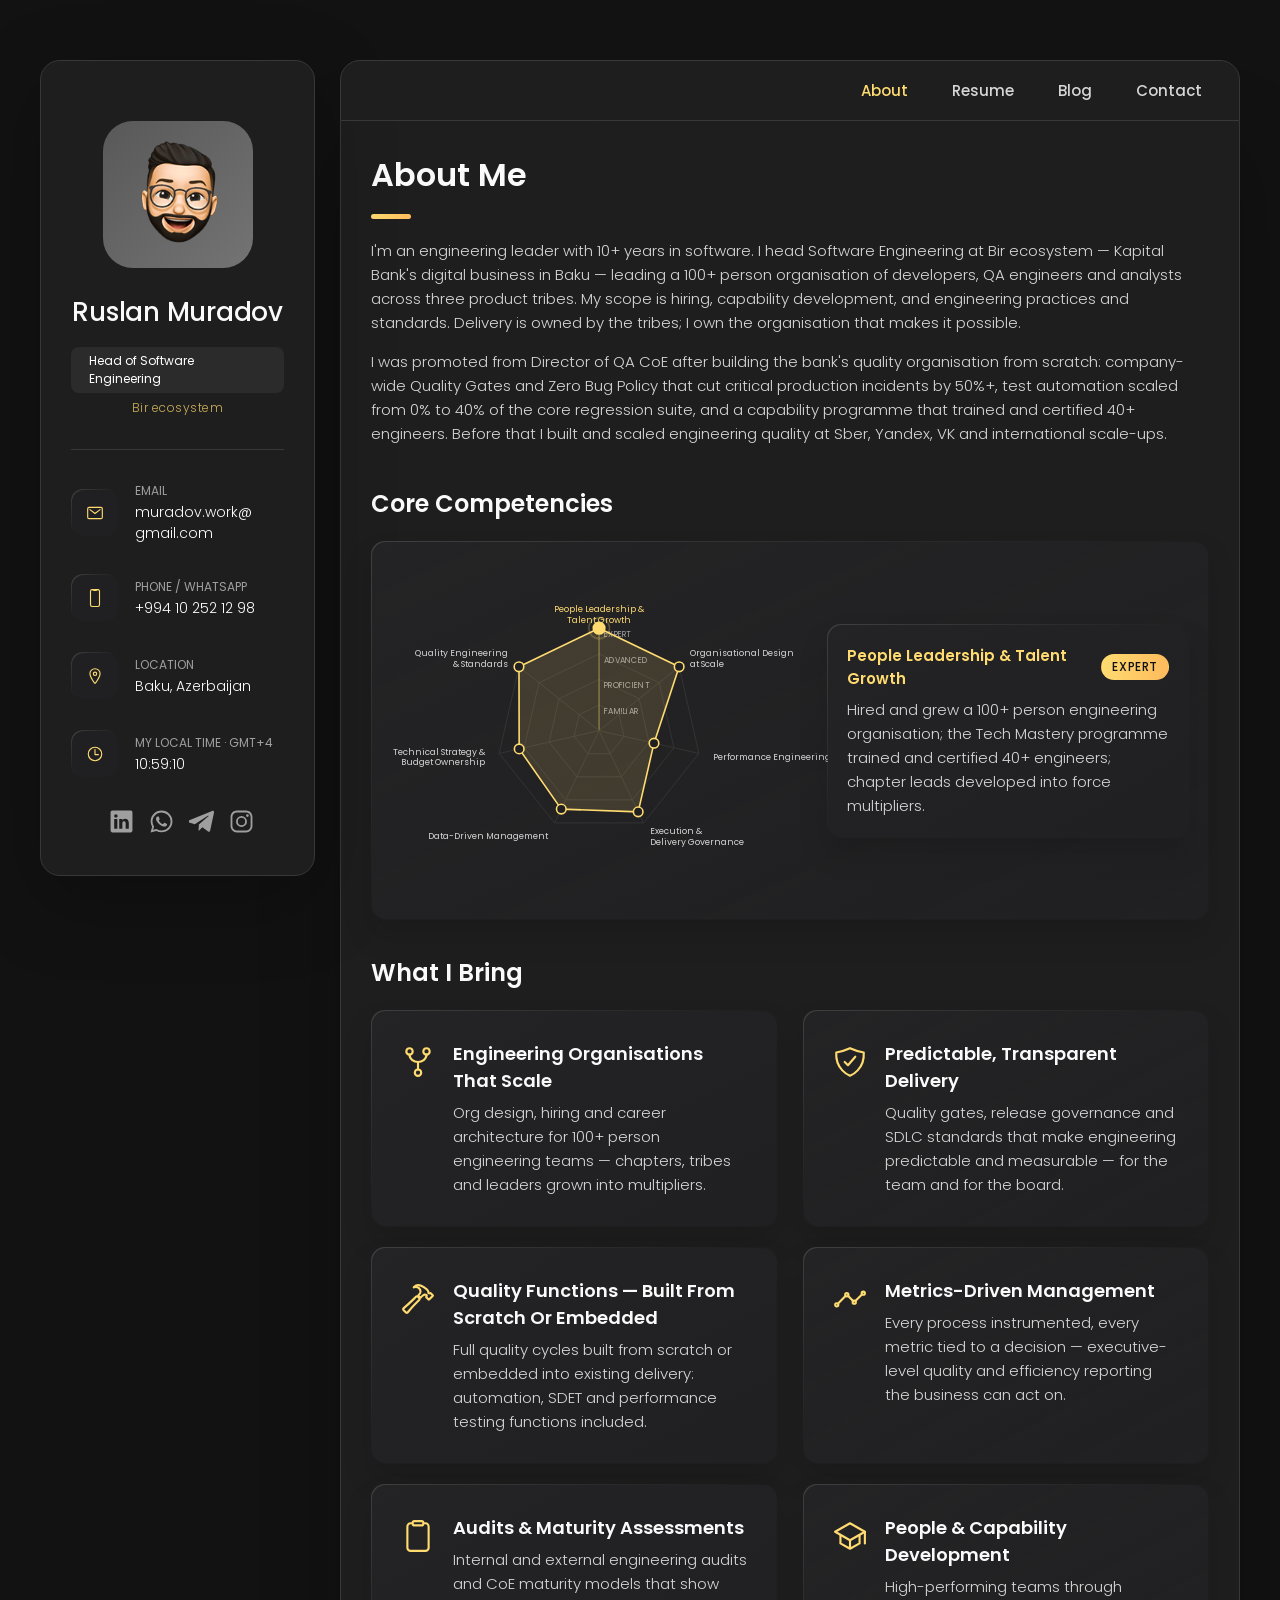
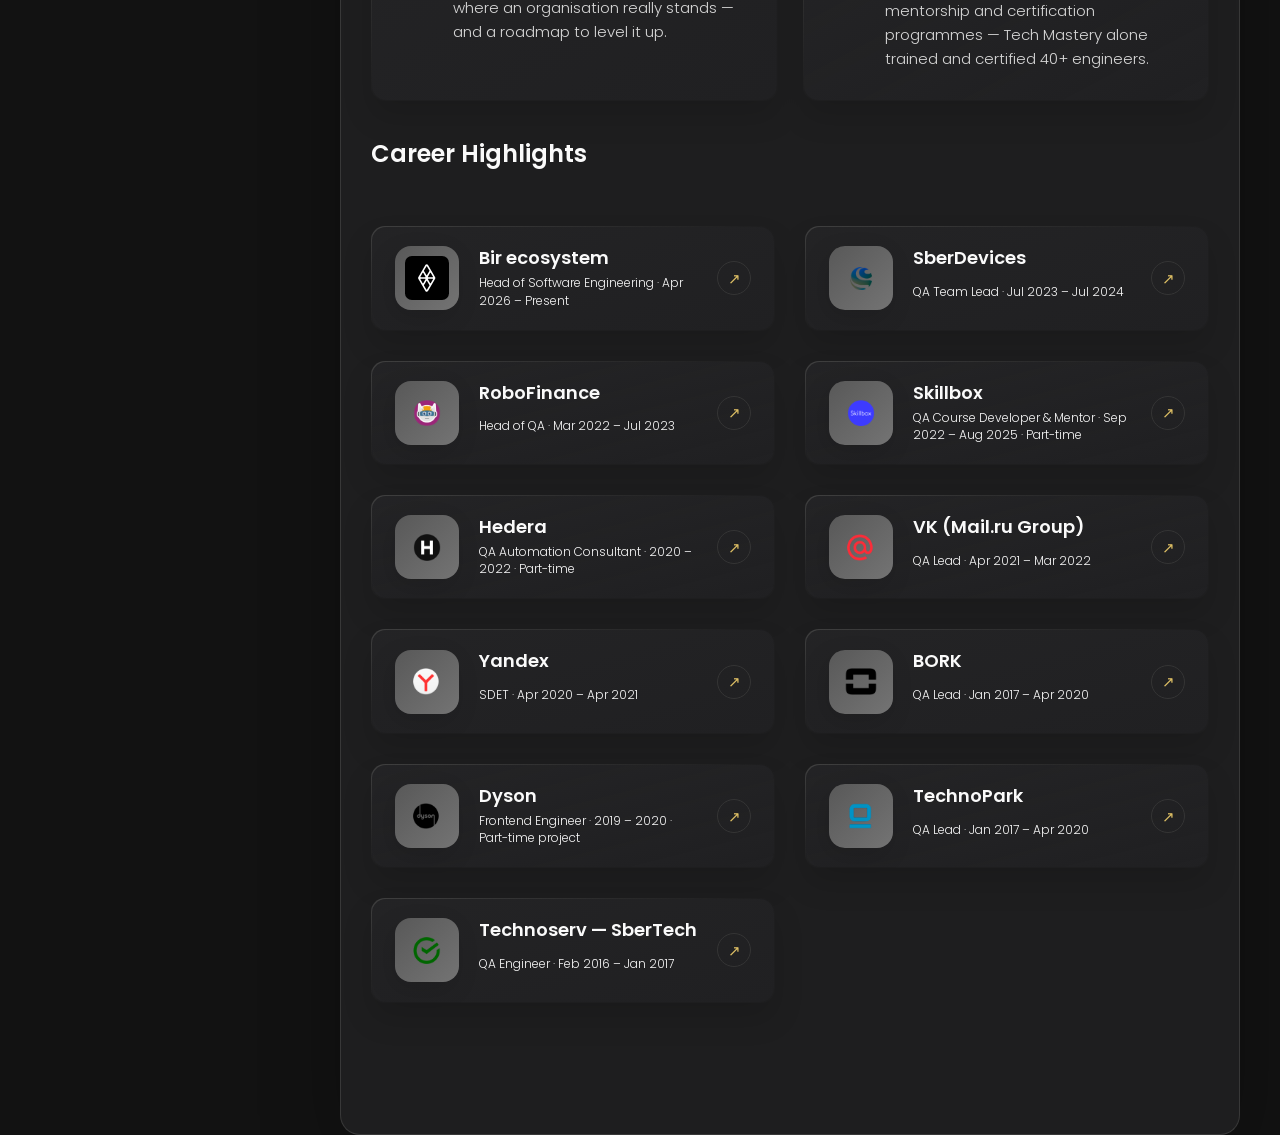
==== commit 6bec4206: "fix(analytics): грузить GA4 и Clarity только на прод-домене Локальные превью (localhost, file://) бо" ====
--- a/index.html
+++ b/index.html
@@ -95,23 +95,34 @@
   </script>
 
 
-  <!-- Google Analytics 4 -->
-  <script async src="https://www.googletagmanager.com/gtag/js?id=G-B9YELV4HFY"></script>
+  <!-- Analytics: GA4 + Microsoft Clarity. На локальных превью теги не грузятся, чтобы не пачкать статистику -->
   <script>
-    window.dataLayer = window.dataLayer || [];
-    function gtag(){dataLayer.push(arguments);}
-    gtag('js', new Date());
-    gtag('config', 'G-B9YELV4HFY');
-  </script>
-
-
-  <!-- Microsoft Clarity -->
-  <script type="text/javascript">
-    (function(c,l,a,r,i,t,y){
-      c[a]=c[a]||function(){(c[a].q=c[a].q||[]).push(arguments)};
-      t=l.createElement(r);t.async=1;t.src="https://www.clarity.ms/tag/"+i;
-      y=l.getElementsByTagName(r)[0];y.parentNode.insertBefore(t,y);
-    })(window, document, "clarity", "script", "y2x8iy7uvf");
+    (function () {
+      // Считаем только прод: localhost, file:// и любые превью-домены статистику не пачкают.
+      // При смене домена сайта этот список нужно обновить, иначе аналитика перестанет собираться.
+      var ANALYTICS_HOSTNAMES = ['ruslan-muradov.tech', 'www.ruslan-muradov.tech'];
+      if (ANALYTICS_HOSTNAMES.indexOf(location.hostname) === -1) return;
+
+      var GA4_MEASUREMENT_ID = 'G-B9YELV4HFY';
+      var CLARITY_PROJECT_ID = 'y2x8iy7uvf';
+
+      window.dataLayer = window.dataLayer || [];
+      window.gtag = function () { window.dataLayer.push(arguments); };
+      window.gtag('js', new Date());
+      window.gtag('config', GA4_MEASUREMENT_ID);
+
+      window.clarity = window.clarity || function () { (window.clarity.q = window.clarity.q || []).push(arguments); };
+
+      [
+        'https://www.googletagmanager.com/gtag/js?id=' + GA4_MEASUREMENT_ID,
+        'https://www.clarity.ms/tag/' + CLARITY_PROJECT_ID
+      ].forEach(function (src) {
+        var tag = document.createElement('script');
+        tag.async = true;
+        tag.src = src;
+        document.head.appendChild(tag);
+      });
+    })();
   </script>
 
   <!--
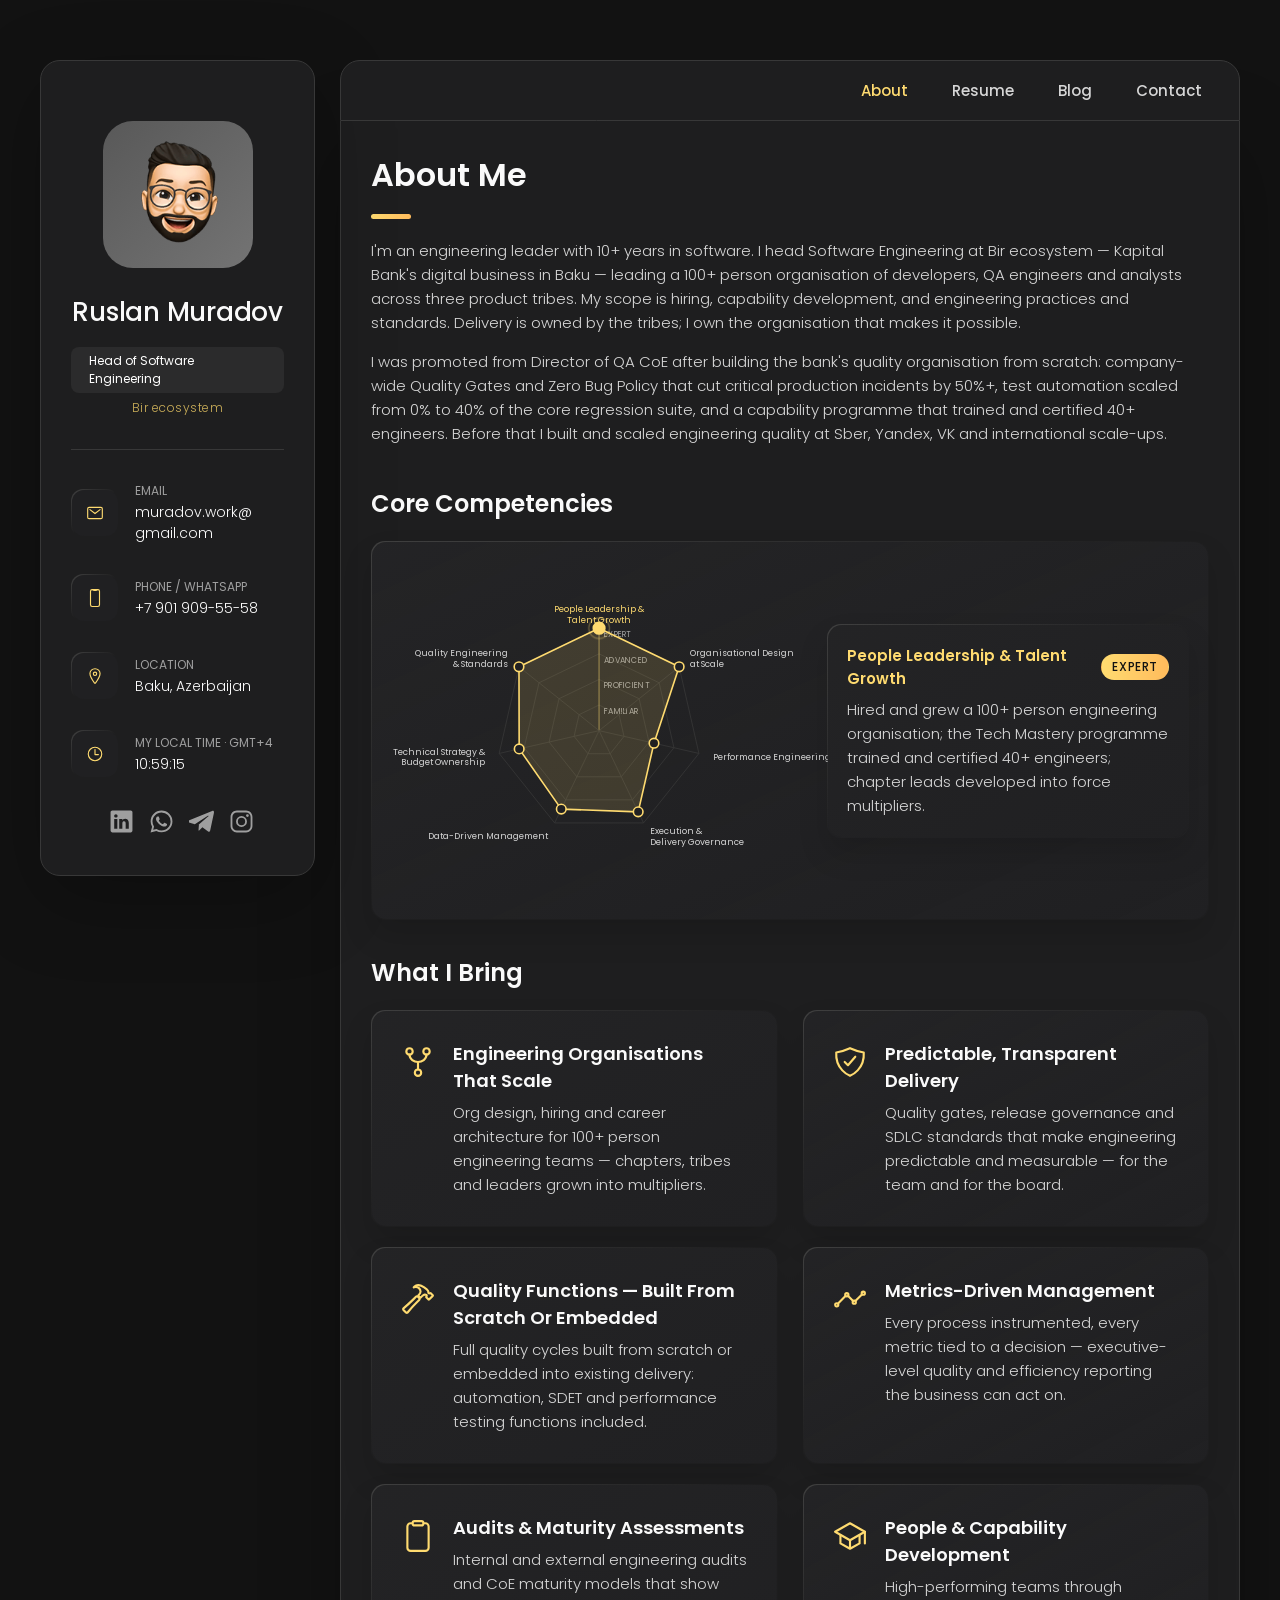
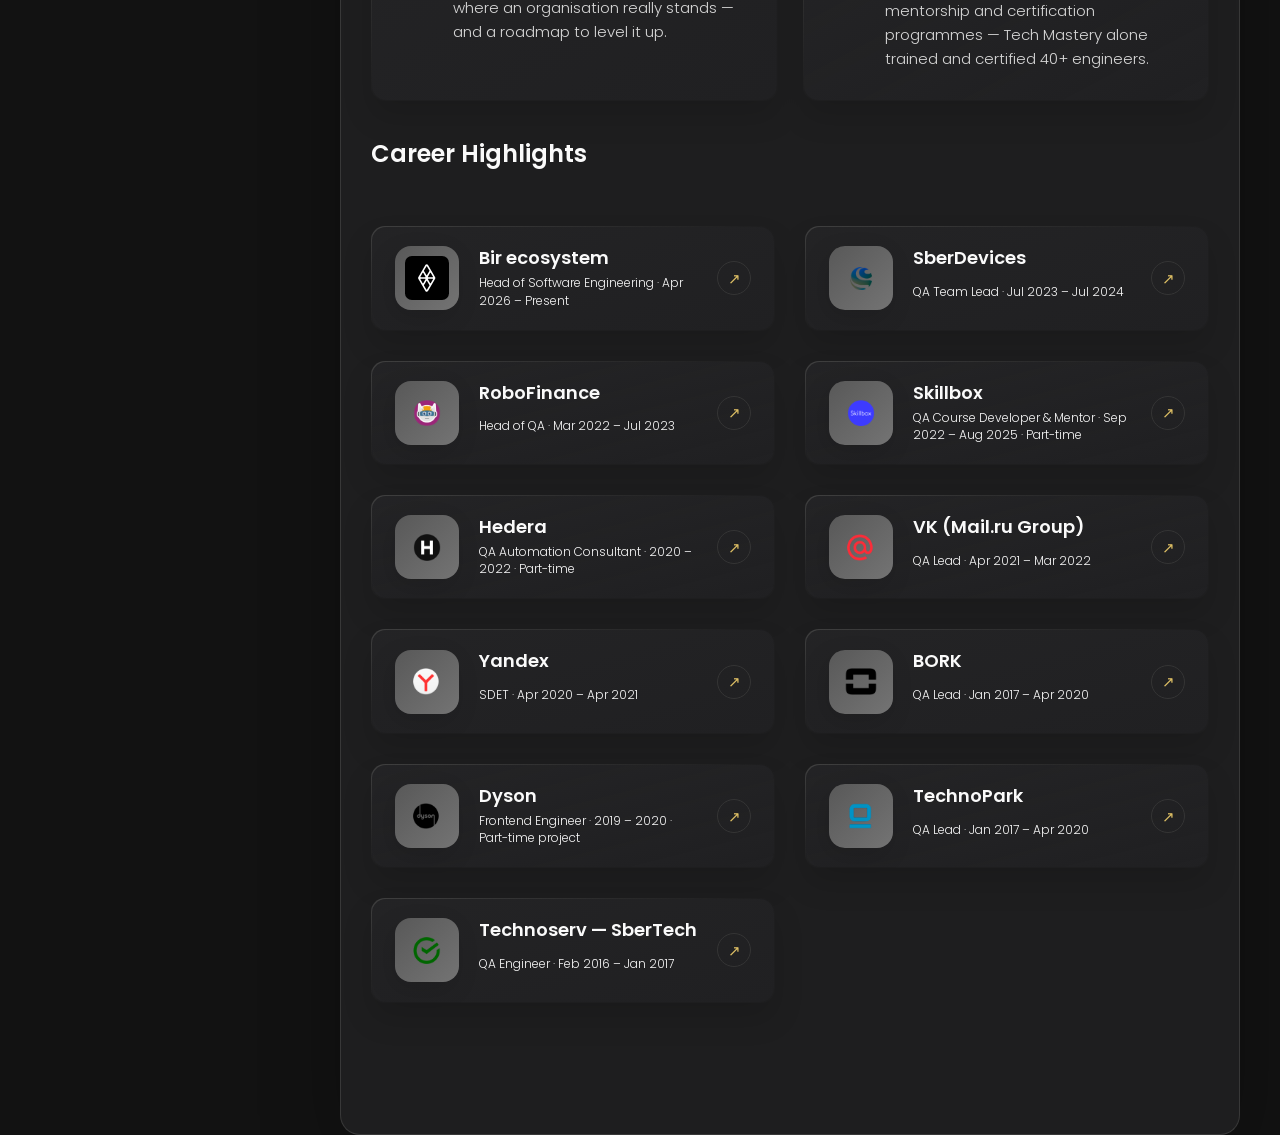
==== commit a02db787: "feat(content): DevStage and 12,000 TPS, Russian phone - Head of SE: add DevStage developer portal re" ====
--- a/index.html
+++ b/index.html
@@ -210,7 +210,7 @@
             <div class="contact-info">
               <p class="contact-title">Phone / WhatsApp</p>
 
-              <a href="tel:+994102521298" class="contact-link">+994 10 252 12 98</a>
+              <a href="tel:+79019095558" class="contact-link">+7 901 909-55-58</a>
             </div>
 
           </li>
@@ -256,7 +256,7 @@
           </li>
 
           <li class="social-item">
-            <a href="https://wa.me/994102521298" class="social-link" target="_blank" rel="noopener" aria-label="WhatsApp">
+            <a href="https://wa.me/79019095558" class="social-link" target="_blank" rel="noopener" aria-label="WhatsApp">
               <svg class="ic" fill="currentColor" aria-hidden="true" xmlns="http://www.w3.org/2000/svg" viewBox="0 0 512 512"><path d="M414.73 97.1A222.14 222.14 0 00256.94 32C134 32 33.92 131.58 33.87 254a220.61 220.61 0 0029.78 111L32 480l118.25-30.87a223.63 223.63 0 00106.6 27h.09c122.93 0 223-99.59 223.06-222A220.18 220.18 0 00414.73 97.1zM256.94 438.66h-.08a185.75 185.75 0 01-94.36-25.72l-6.77-4-70.17 18.32 18.73-68.09-4.41-7A183.46 183.46 0 0171.53 254c0-101.73 83.21-184.5 185.48-184.5a185 185 0 01185.33 184.64c-.04 101.74-83.21 184.52-185.4 184.52zm101.69-138.19c-5.57-2.78-33-16.2-38.08-18.05s-8.83-2.78-12.54 2.78-14.4 18-17.65 21.75-6.5 4.16-12.07 1.38-23.54-8.63-44.83-27.53c-16.57-14.71-27.75-32.87-31-38.42s-.35-8.56 2.44-11.32c2.51-2.49 5.57-6.48 8.36-9.72s3.72-5.56 5.57-9.26.93-6.94-.46-9.71-12.54-30.08-17.18-41.19c-4.53-10.82-9.12-9.35-12.54-9.52-3.25-.16-7-.2-10.69-.2a20.53 20.53 0 00-14.86 6.94c-5.11 5.56-19.51 19-19.51 46.28s20 53.68 22.76 57.38 39.3 59.73 95.21 83.76a323.11 323.11 0 0031.78 11.68c13.35 4.22 25.5 3.63 35.1 2.2 10.71-1.59 33-13.42 37.63-26.38s4.64-24.06 3.25-26.37-5.11-3.71-10.69-6.48z" fill-rule="evenodd"/></svg>
             </a>
           </li>
@@ -539,6 +539,7 @@
                   <ul>
                     <li class="timeline-text">Designed and rolled out a guild model across 500+ engineers (Backend, Web, QA, iOS, Android, DevOps/SRE, ITBA, AI) — overlapping initiatives now surface early; I run the QA guild.</li>
                     <li class="timeline-text">Capability programmes — Tech Mastery: 40+ engineers trained and certified.</li>
+                    <li class="timeline-text">DevStage, the internal developer portal: pilot on 13 squads ended with a Go decision; DORA metrics now tracked per squad.</li>
                   </ul>
                   <br>
 
@@ -550,7 +551,7 @@
                     <li class="timeline-text">Built a 100+ person QA organisation and Quality Center of Excellence from scratch: structure, roles, governance model and scalable operating processes.</li>
                     <li class="timeline-text">Designed a QA centralisation model (Strong / Mild / Weak CoE) separating responsibilities between the central CoE and product teams.</li>
                     <li class="timeline-text">Introduced company-wide Quality Gates and Zero Bug Policy — critical production incidents down 50%+.</li>
-                    <li class="timeline-text">Scaled test automation from 0% to 40% of the core regression suite; established SDET and Performance Testing teams.</li>
+                    <li class="timeline-text">Scaled test automation from 0% to 40% of the core regression suite; established SDET and Performance Testing teams — performance campaigns validated platform capacity to 12,000 TPS.</li>
                     <li class="timeline-text">Defined 10+ quality and efficiency metrics for data-driven reporting (Tableau, Jira).</li>
                     <li class="timeline-text">Developed a 2-year QA strategy with full budget ownership; KPI and OKR frameworks aligned with business goals.</li>
                   </ul>
@@ -1080,6 +1081,7 @@
                 <li class="timeline-text">Engineering standards, practices and quality gates as a company-wide system.</li>
                 <li class="timeline-text">Chapter model: growing chapter leads as multipliers of engineering capability.</li>
                 <li class="timeline-text">Capability programmes — Tech Mastery: 40+ engineers trained and certified.</li>
+                <li class="timeline-text">DevStage, the internal developer portal: pilot on 13 squads ended with a Go decision; DORA metrics now tracked per squad.</li>
               </ul>
 
             </li>
@@ -1094,7 +1096,7 @@
                 <li class="timeline-text">Designed and implemented a QA centralisation model (Strong / Mild / Weak CoE), separating responsibilities between the central QA CoE and product teams.</li>
                 <li class="timeline-text">Introduced company-wide Quality Gates and Zero Bug Policy, reducing critical production incidents by 50%+ and turning quality into an executive-level metric.</li>
                 <li class="timeline-text">Scaled test automation from 0% to 40% of the core regression suite, cutting average regression testing time.</li>
-                <li class="timeline-text">Established SDET and Performance Testing teams with standardised playbooks for high-load systems.</li>
+                <li class="timeline-text">Established SDET and Performance Testing teams with standardised playbooks for high-load systems; performance campaigns validated platform capacity to 12,000 TPS.</li>
                 <li class="timeline-text">Defined 10+ quality and efficiency metrics enabling data-driven quality reporting (Tableau, Jira).</li>
                 <li class="timeline-text">Developed a 2-year QA strategy with full budget ownership; implemented KPI and OKR frameworks aligned with business goals.</li>
               </ul>
@@ -1882,7 +1884,7 @@
           </li>
 
           <li class="social-item">
-            <a href="https://wa.me/994102521298" class="social-link" target="_blank" rel="noopener" aria-label="WhatsApp">
+            <a href="https://wa.me/79019095558" class="social-link" target="_blank" rel="noopener" aria-label="WhatsApp">
               <svg class="ic" fill="currentColor" aria-hidden="true" xmlns="http://www.w3.org/2000/svg" viewBox="0 0 512 512"><path d="M414.73 97.1A222.14 222.14 0 00256.94 32C134 32 33.92 131.58 33.87 254a220.61 220.61 0 0029.78 111L32 480l118.25-30.87a223.63 223.63 0 00106.6 27h.09c122.93 0 223-99.59 223.06-222A220.18 220.18 0 00414.73 97.1zM256.94 438.66h-.08a185.75 185.75 0 01-94.36-25.72l-6.77-4-70.17 18.32 18.73-68.09-4.41-7A183.46 183.46 0 0171.53 254c0-101.73 83.21-184.5 185.48-184.5a185 185 0 01185.33 184.64c-.04 101.74-83.21 184.52-185.4 184.52zm101.69-138.19c-5.57-2.78-33-16.2-38.08-18.05s-8.83-2.78-12.54 2.78-14.4 18-17.65 21.75-6.5 4.16-12.07 1.38-23.54-8.63-44.83-27.53c-16.57-14.71-27.75-32.87-31-38.42s-.35-8.56 2.44-11.32c2.51-2.49 5.57-6.48 8.36-9.72s3.72-5.56 5.57-9.26.93-6.94-.46-9.71-12.54-30.08-17.18-41.19c-4.53-10.82-9.12-9.35-12.54-9.52-3.25-.16-7-.2-10.69-.2a20.53 20.53 0 00-14.86 6.94c-5.11 5.56-19.51 19-19.51 46.28s20 53.68 22.76 57.38 39.3 59.73 95.21 83.76a323.11 323.11 0 0031.78 11.68c13.35 4.22 25.5 3.63 35.1 2.2 10.71-1.59 33-13.42 37.63-26.38s4.64-24.06 3.25-26.37-5.11-3.71-10.69-6.48z" fill-rule="evenodd"/></svg>
             </a>
           </li>
@@ -1934,7 +1936,7 @@
               <div class="contact-info">
                 <p class="contact-title">Phone / WhatsApp · GMT+4</p>
 
-                <a href="tel:+994102521298" class="contact-link">+994 10 252 12 98</a>
+                <a href="tel:+79019095558" class="contact-link">+7 901 909-55-58</a>
               </div>
 
             </li>
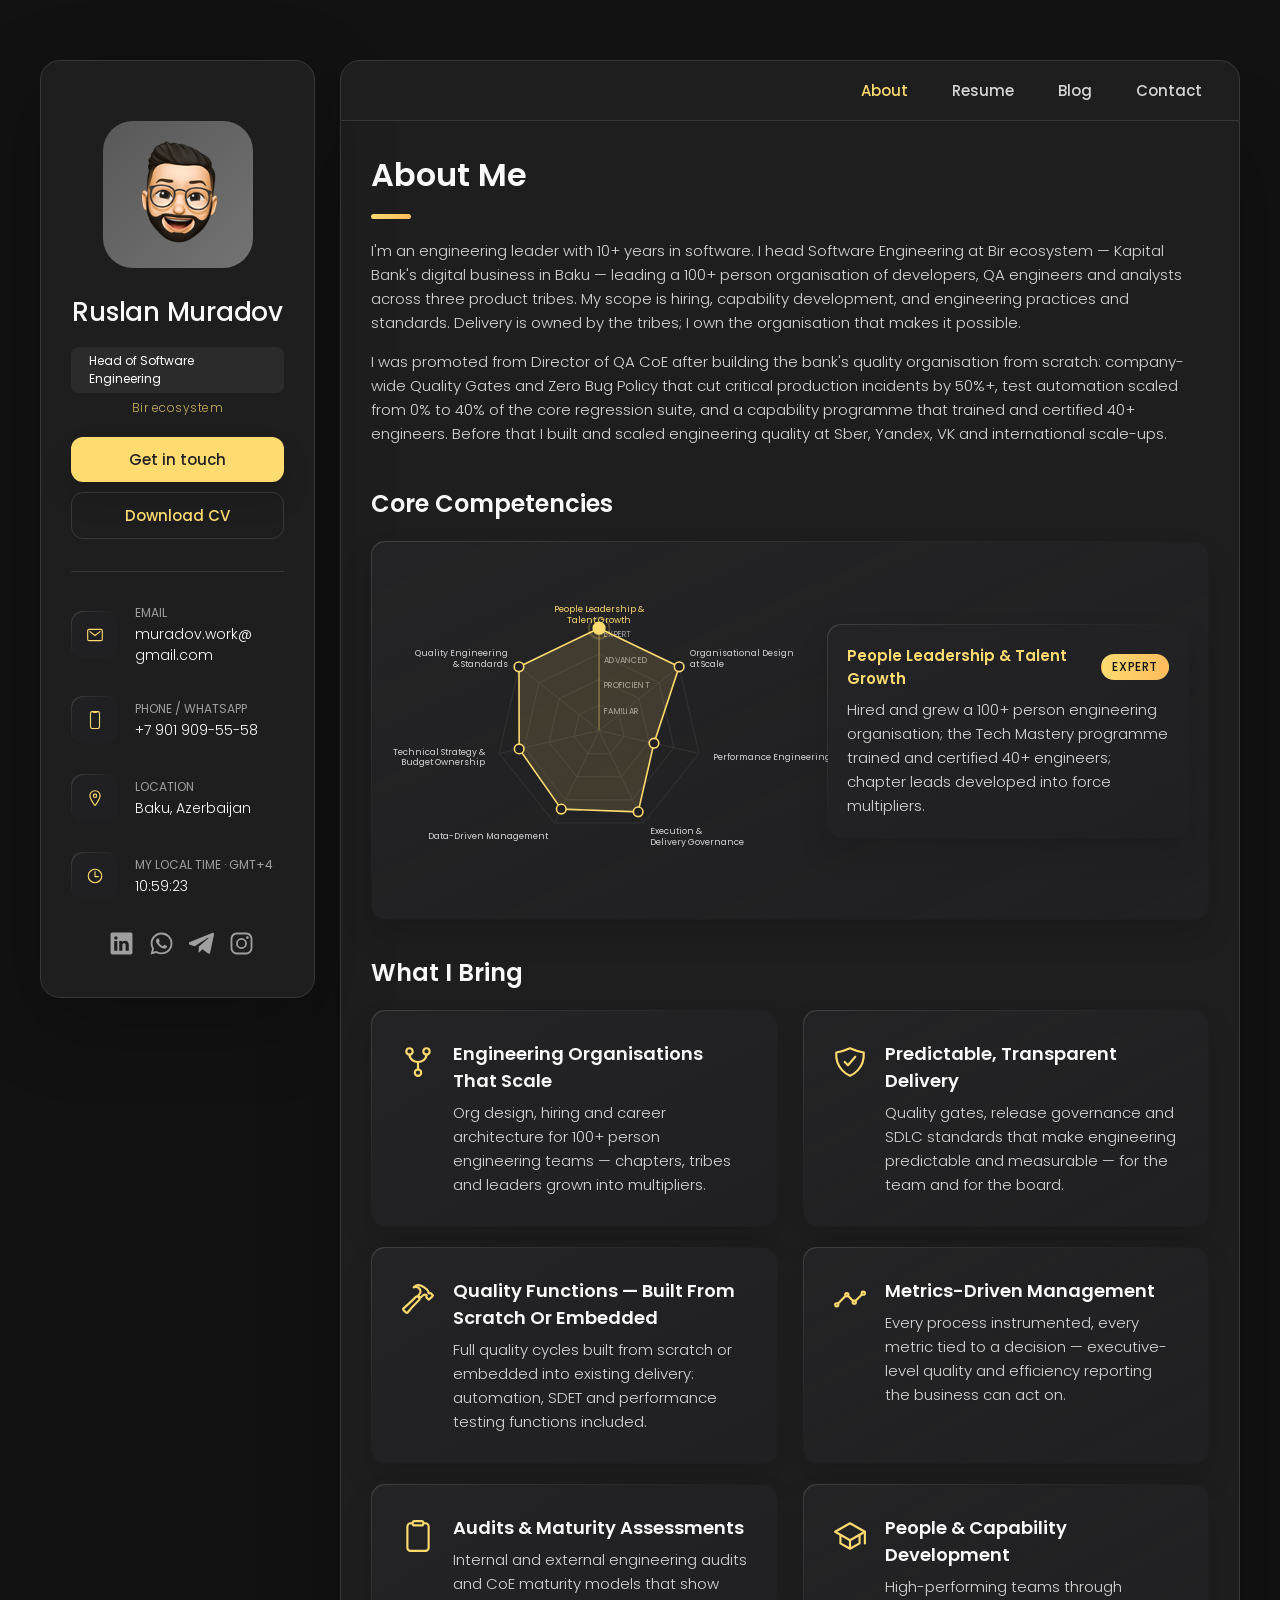
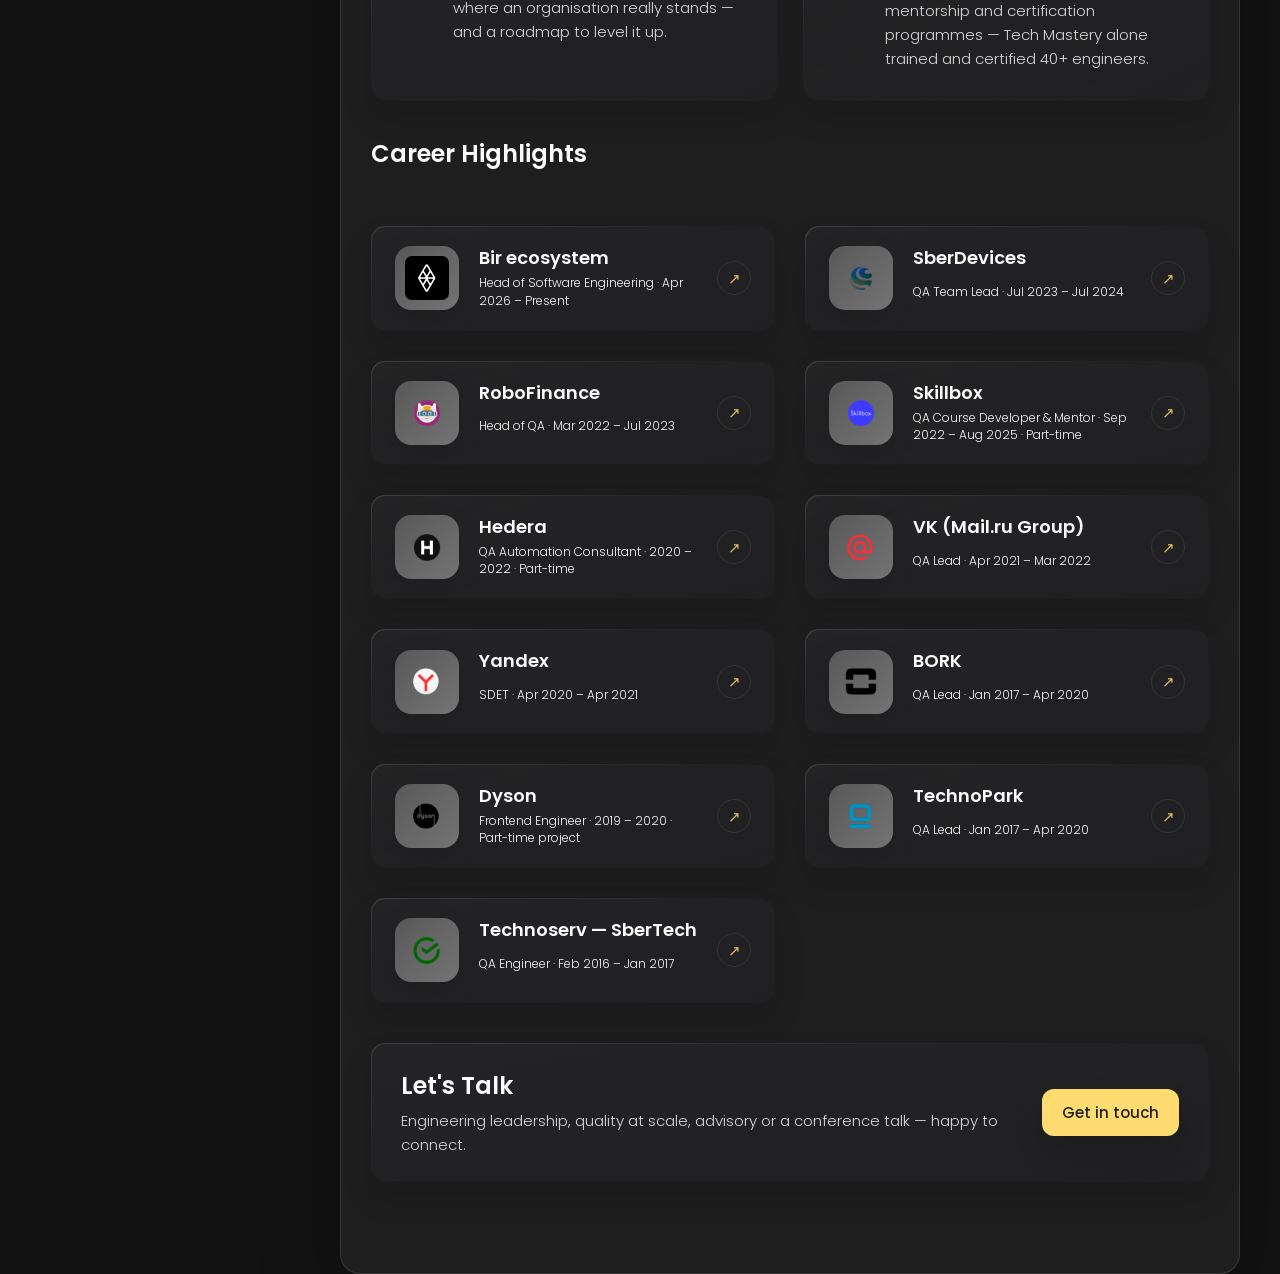
==== commit 78579e7a: "feat(conversion): Get in touch CTAs with channel picker - Sidebar: primary "Get in touch" + "Downloa" ====
--- a/index.html
+++ b/index.html
@@ -135,7 +135,7 @@
   <!--
     - custom css link
   -->
-  <link rel="stylesheet" href="./assets/css/style.css?v=27">
+  <link rel="stylesheet" href="./assets/css/style.css?v=30">
 
   <!--
     - google font link
@@ -179,6 +179,11 @@
           <svg class="ic" fill="currentColor" aria-hidden="true" xmlns="http://www.w3.org/2000/svg" viewBox="0 0 512 512"><path fill="none" stroke="currentColor" stroke-linecap="round" stroke-linejoin="round" stroke-width="48" d="M112 184l144 144 144-144"/></svg>
         </button>
 
+      </div>
+
+      <div class="sidebar-cta">
+        <button type="button" class="cta-btn cta-btn-primary" data-contact-menu-open data-cta-placement="sidebar">Get in touch</button>
+        <a class="cta-btn cta-btn-secondary" href="./assets/Ruslan-Muradov-CV.pdf" download data-cv-placement="sidebar">Download CV</a>
       </div>
 
       <div class="sidebar-info_more" id="sidebar-more">
@@ -1026,6 +1031,14 @@
         -->
 
 
+
+        <section class="cta-banner" aria-label="Get in touch">
+          <div class="cta-banner-content">
+            <h3 class="h3 cta-banner-title">Let's talk</h3>
+            <p class="cta-banner-text">Engineering leadership, quality at scale, advisory or a conference talk — happy to connect.</p>
+          </div>
+          <button type="button" class="cta-btn cta-btn-primary" data-contact-menu-open data-cta-placement="about_end">Get in touch</button>
+        </section>
 
       </article>
 
@@ -1305,6 +1318,14 @@
 
         </section>
 
+        <section class="cta-banner" aria-label="Get in touch">
+          <div class="cta-banner-content">
+            <h3 class="h3 cta-banner-title">Let's talk</h3>
+            <p class="cta-banner-text">Engineering leadership, quality at scale, advisory or a conference talk — happy to connect.</p>
+          </div>
+          <button type="button" class="cta-btn cta-btn-primary" data-contact-menu-open data-cta-placement="resume_end">Get in touch</button>
+        </section>
+
       </article>
 
 
@@ -1857,6 +1878,14 @@
 
         </section>
 
+        <section class="cta-banner" aria-label="Get in touch">
+          <div class="cta-banner-content">
+            <h3 class="h3 cta-banner-title">Let's talk</h3>
+            <p class="cta-banner-text">Engineering leadership, quality at scale, advisory or a conference talk — happy to connect.</p>
+          </div>
+          <button type="button" class="cta-btn cta-btn-primary" data-contact-menu-open data-cta-placement="blog_end">Get in touch</button>
+        </section>
+
       </article>
 
 
@@ -1983,6 +2012,38 @@
 
   </main>
 
+  <dialog class="contact-menu" id="contact-menu" aria-labelledby="contact-menu-title">
+    <div class="contact-menu-inner">
+      <div class="contact-menu-header">
+        <h3 class="h3 contact-menu-title" id="contact-menu-title">Get in touch</h3>
+        <button type="button" class="contact-menu-close" data-contact-menu-close aria-label="Close">&times;</button>
+      </div>
+      <p class="contact-menu-text">Pick the channel that's easiest for you.</p>
+      <ul class="contact-menu-list">
+          <li><a class="contact-menu-item" href="https://www.linkedin.com/in/ruslan-m/" target="_blank" rel="noopener" data-contact-source="cta_menu">
+            <svg class="contact-menu-icon" fill="currentColor" aria-hidden="true" xmlns="http://www.w3.org/2000/svg" viewBox="0 0 512 512"><path d="M444.17 32H70.28C49.85 32 32 46.7 32 66.89v374.72C32 461.91 49.85 480 70.28 480h373.78c20.54 0 35.94-18.21 35.94-38.39V66.89C480.12 46.7 464.6 32 444.17 32zm-273.3 373.43h-64.18V205.88h64.18zM141 175.54h-.46c-20.54 0-33.84-15.29-33.84-34.43 0-19.49 13.65-34.42 34.65-34.42s33.85 14.82 34.31 34.42c-.01 19.14-13.31 34.43-34.66 34.43zm264.43 229.89h-64.18V296.32c0-26.14-9.34-44-32.56-44-17.74 0-28.24 12-32.91 23.69-1.75 4.2-2.22 9.92-2.22 15.76v113.66h-64.18V205.88h64.18v27.77c9.34-13.3 23.93-32.44 57.88-32.44 42.13 0 74 27.77 74 87.64z"/></svg>
+            <span class="contact-menu-label">LinkedIn<small>Send a message</small></span>
+          </a></li>
+          <li><a class="contact-menu-item" href="https://wa.me/79019095558?text=Hi%20Ruslan%2C%20I%20found%20your%20site%20ruslan-muradov.tech%20and%20would%20like%20to%20connect." target="_blank" rel="noopener" data-contact-source="cta_menu">
+            <svg class="contact-menu-icon" fill="currentColor" aria-hidden="true" xmlns="http://www.w3.org/2000/svg" viewBox="0 0 512 512"><path d="M414.73 97.1A222.14 222.14 0 00256.94 32C134 32 33.92 131.58 33.87 254a220.61 220.61 0 0029.78 111L32 480l118.25-30.87a223.63 223.63 0 00106.6 27h.09c122.93 0 223-99.59 223.06-222A220.18 220.18 0 00414.73 97.1zM256.94 438.66h-.08a185.75 185.75 0 01-94.36-25.72l-6.77-4-70.17 18.32 18.73-68.09-4.41-7A183.46 183.46 0 0171.53 254c0-101.73 83.21-184.5 185.48-184.5a185 185 0 01185.33 184.64c-.04 101.74-83.21 184.52-185.4 184.52zm101.69-138.19c-5.57-2.78-33-16.2-38.08-18.05s-8.83-2.78-12.54 2.78-14.4 18-17.65 21.75-6.5 4.16-12.07 1.38-23.54-8.63-44.83-27.53c-16.57-14.71-27.75-32.87-31-38.42s-.35-8.56 2.44-11.32c2.51-2.49 5.57-6.48 8.36-9.72s3.72-5.56 5.57-9.26.93-6.94-.46-9.71-12.54-30.08-17.18-41.19c-4.53-10.82-9.12-9.35-12.54-9.52-3.25-.16-7-.2-10.69-.2a20.53 20.53 0 00-14.86 6.94c-5.11 5.56-19.51 19-19.51 46.28s20 53.68 22.76 57.38 39.3 59.73 95.21 83.76a323.11 323.11 0 0031.78 11.68c13.35 4.22 25.5 3.63 35.1 2.2 10.71-1.59 33-13.42 37.63-26.38s4.64-24.06 3.25-26.37-5.11-3.71-10.69-6.48z" fill-rule="evenodd"/></svg>
+            <span class="contact-menu-label">WhatsApp<small>+7 901 909-55-58</small></span>
+          </a></li>
+          <li><a class="contact-menu-item" href="https://t.me/unrus" target="_blank" rel="noopener" data-contact-source="cta_menu">
+            <svg class="contact-menu-icon" viewBox="0 0 24 24" aria-hidden="true">
+                <path
+                  d="M9.507 15.108l-.395 5.557c.563 0 .809-.244 1.102-.537l2.646-2.553 5.493 4.024c1.008.558 1.715.266 1.98-.934l3.587-16.823c.367-1.747-.633-2.423-1.71-2l-21.9 8.927c-1.732.7-1.712 1.664-.314 2.109l5.585 1.74 12.142-7.873c.751-.458 1.438-.205.873.286l-9.449 8.077z"
+                  fill="currentColor" />
+              </svg>
+            <span class="contact-menu-label">Telegram<small>@unrus</small></span>
+          </a></li>
+          <li><button type="button" class="contact-menu-item" data-contact-menu-form>
+            <svg class="contact-menu-icon" fill="currentColor" aria-hidden="true" xmlns="http://www.w3.org/2000/svg" viewBox="0 0 512 512"><rect x="48" y="96" width="416" height="320" rx="40" ry="40" fill="none" stroke="currentColor" stroke-linecap="round" stroke-linejoin="round" stroke-width="32"/><path fill="none" stroke="currentColor" stroke-linecap="round" stroke-linejoin="round" stroke-width="32" d="M112 160l144 112 144-112"/></svg>
+            <span class="contact-menu-label">Email or contact form<small>muradov.work@&#8203;gmail.com</small></span>
+          </button></li>
+      </ul>
+    </div>
+  </dialog>
+
 
 
 
@@ -1991,7 +2052,7 @@
   <!--
     - custom js link
   -->
-  <script src="./assets/js/script.js?v=14" defer></script>
+  <script src="./assets/js/script.js?v=16" defer></script>
 
 </body>
 
--- a/assets/css/style.css
+++ b/assets/css/style.css
@@ -389,12 +389,12 @@
   
   .sidebar {
     margin-bottom: 15px;
-    max-height: 112px;
+    max-height: 175px; /* includes the CTA row */
     overflow: clip;
     transition: var(--transition-2);
   }
-  
-  .sidebar.active { max-height: 470px; }
+
+  .sidebar.active { max-height: 535px; }
   
   .sidebar-info {
     position: relative;
@@ -1706,11 +1706,11 @@
      */
 
     .sidebar {
-      max-height: 180px;
+      max-height: 250px; /* includes the CTA row */
       margin-bottom: 30px;
     }
-  
-    .sidebar.active { max-height: 660px; }
+
+    .sidebar.active { max-height: 730px; }
   
     .sidebar-info { gap: 25px; }
   
@@ -2266,3 +2266,207 @@
 .modal-close-btn .ic { width: 18px; height: 18px; }
 
 .social-link .ic { width: 1em; height: 1em; }
+
+/*-----------------------------------*\
+  #CTA — "Get in touch" buttons and end-of-tab banner
+\*-----------------------------------*/
+
+.cta-btn {
+  display: inline-flex;
+  justify-content: center;
+  align-items: center;
+  padding: 11px 16px;
+  border-radius: 12px;
+  font-size: var(--fs-7);
+  font-weight: var(--fw-500);
+  white-space: nowrap;
+  text-align: center;
+  transition: var(--transition-1);
+}
+
+.cta-btn-primary {
+  background: var(--orange-yellow-crayola);
+  color: var(--eerie-black-1);
+  box-shadow: var(--shadow-2);
+}
+
+.cta-btn-primary:hover { filter: brightness(1.08); }
+
+.cta-btn-secondary {
+  color: var(--orange-yellow-crayola);
+  border: 1px solid var(--jet);
+}
+
+.cta-btn-secondary:hover { border-color: var(--orange-yellow-crayola); }
+
+.cta-btn:focus-visible {
+  outline: 2px solid var(--orange-yellow-crayola);
+  outline-offset: 2px;
+}
+
+.sidebar-cta {
+  display: flex;
+  gap: 10px;
+  margin-top: 15px;
+}
+
+.sidebar-cta .cta-btn { flex: 1 1 0; }
+
+.cta-banner {
+  position: relative;
+  display: flex;
+  flex-direction: column;
+  align-items: flex-start;
+  gap: 15px;
+  margin-top: 30px;
+  padding: 20px;
+  border-radius: 14px;
+  background: var(--border-gradient-onyx);
+  box-shadow: var(--shadow-2);
+  z-index: 1;
+}
+
+.cta-banner::before {
+  content: "";
+  position: absolute;
+  inset: 1px;
+  border-radius: inherit;
+  background: var(--bg-gradient-jet);
+  z-index: -1;
+}
+
+.cta-banner-title {
+  color: var(--white-2);
+  margin-bottom: 6px;
+}
+
+.cta-banner-text {
+  color: var(--light-gray);
+  font-size: var(--fs-6);
+  font-weight: var(--fw-300);
+  line-height: 1.6;
+}
+
+@media (min-width: 580px) {
+  .sidebar-cta { margin-top: 25px; max-width: 360px; }
+
+  .cta-btn { font-size: var(--fs-6); padding: 12px 20px; }
+
+  .cta-banner {
+    flex-direction: row;
+    align-items: center;
+    justify-content: space-between;
+    gap: 25px;
+    padding: 25px 30px;
+  }
+}
+
+@media (min-width: 1250px) {
+  /* stacked so the narrow sidebar keeps its width */
+  .sidebar-cta { flex-direction: column; margin-top: 20px; max-width: none; }
+
+  .sidebar-cta .cta-btn { padding: 11px 10px; font-size: var(--fs-7); }
+}
+
+/*-----------------------------------*\
+  #CONTACT MENU — channel picker opened by "Get in touch"
+\*-----------------------------------*/
+
+.contact-menu {
+  width: min(420px, calc(100% - 30px));
+  margin: auto;
+  padding: 0;
+  border: 1px solid var(--jet);
+  border-radius: 20px;
+  background: var(--eerie-black-2);
+  color: var(--white-2);
+  box-shadow: var(--shadow-5);
+}
+
+.contact-menu::backdrop { background: hsla(0, 0%, 5%, 0.8); }
+
+.contact-menu-inner { padding: 22px; }
+
+.contact-menu-header {
+  display: flex;
+  justify-content: space-between;
+  align-items: center;
+  margin-bottom: 6px;
+}
+
+.contact-menu-title { color: var(--white-2); }
+
+.contact-menu-close {
+  color: var(--light-gray);
+  font-size: 24px;
+  line-height: 1;
+  padding: 4px 10px;
+  border-radius: 8px;
+  transition: var(--transition-1);
+}
+
+.contact-menu-close:hover { color: var(--white-2); background: var(--onyx); }
+
+.contact-menu-text {
+  color: var(--light-gray-70);
+  font-size: var(--fs-6);
+  margin-bottom: 16px;
+}
+
+.contact-menu-list {
+  display: grid;
+  gap: 10px;
+}
+
+.contact-menu-item {
+  display: flex;
+  align-items: center;
+  gap: 14px;
+  width: 100%;
+  padding: 12px 14px;
+  border: 1px solid var(--jet);
+  border-radius: 14px;
+  color: var(--white-2);
+  transition: var(--transition-1);
+}
+
+.contact-menu-item:hover,
+.contact-menu-item:focus-visible {
+  border-color: var(--orange-yellow-crayola);
+  background: var(--onyx);
+  outline: none;
+}
+
+.contact-menu-icon {
+  width: 22px;
+  height: 22px;
+  flex-shrink: 0;
+  color: var(--orange-yellow-crayola);
+}
+
+.contact-menu-label {
+  display: flex;
+  flex-direction: column;
+  gap: 2px;
+  font-size: var(--fs-6);
+  font-weight: var(--fw-500);
+}
+
+.contact-menu-label small {
+  color: var(--light-gray-70);
+  font-size: var(--fs-7);
+  font-weight: var(--fw-300);
+}
+
+/* phones: bottom sheet */
+@media (max-width: 579.98px) {
+  .contact-menu {
+    width: 100%;
+    max-width: 100%;
+    margin: auto 0 0;
+    border-radius: 20px 20px 0 0;
+    border-bottom: none;
+  }
+
+  .contact-menu-inner { padding: 22px 18px 28px; }
+}
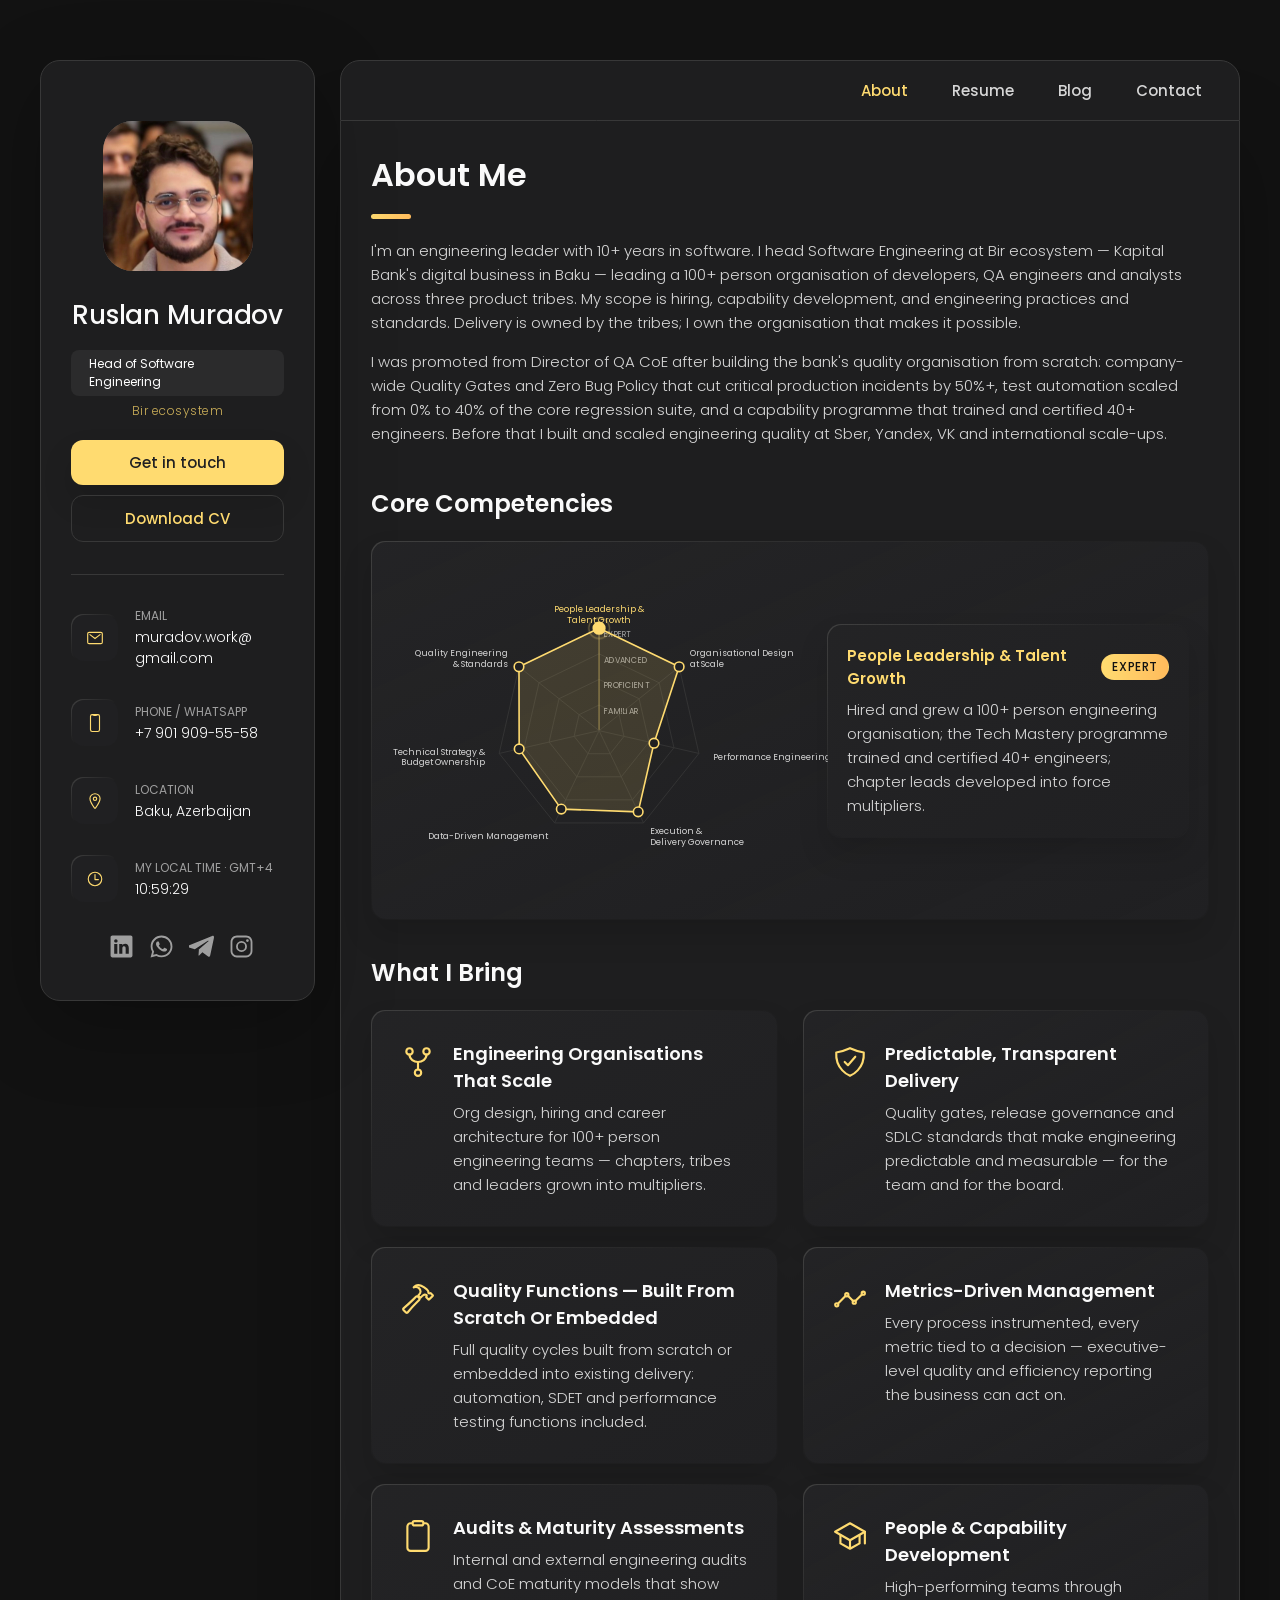
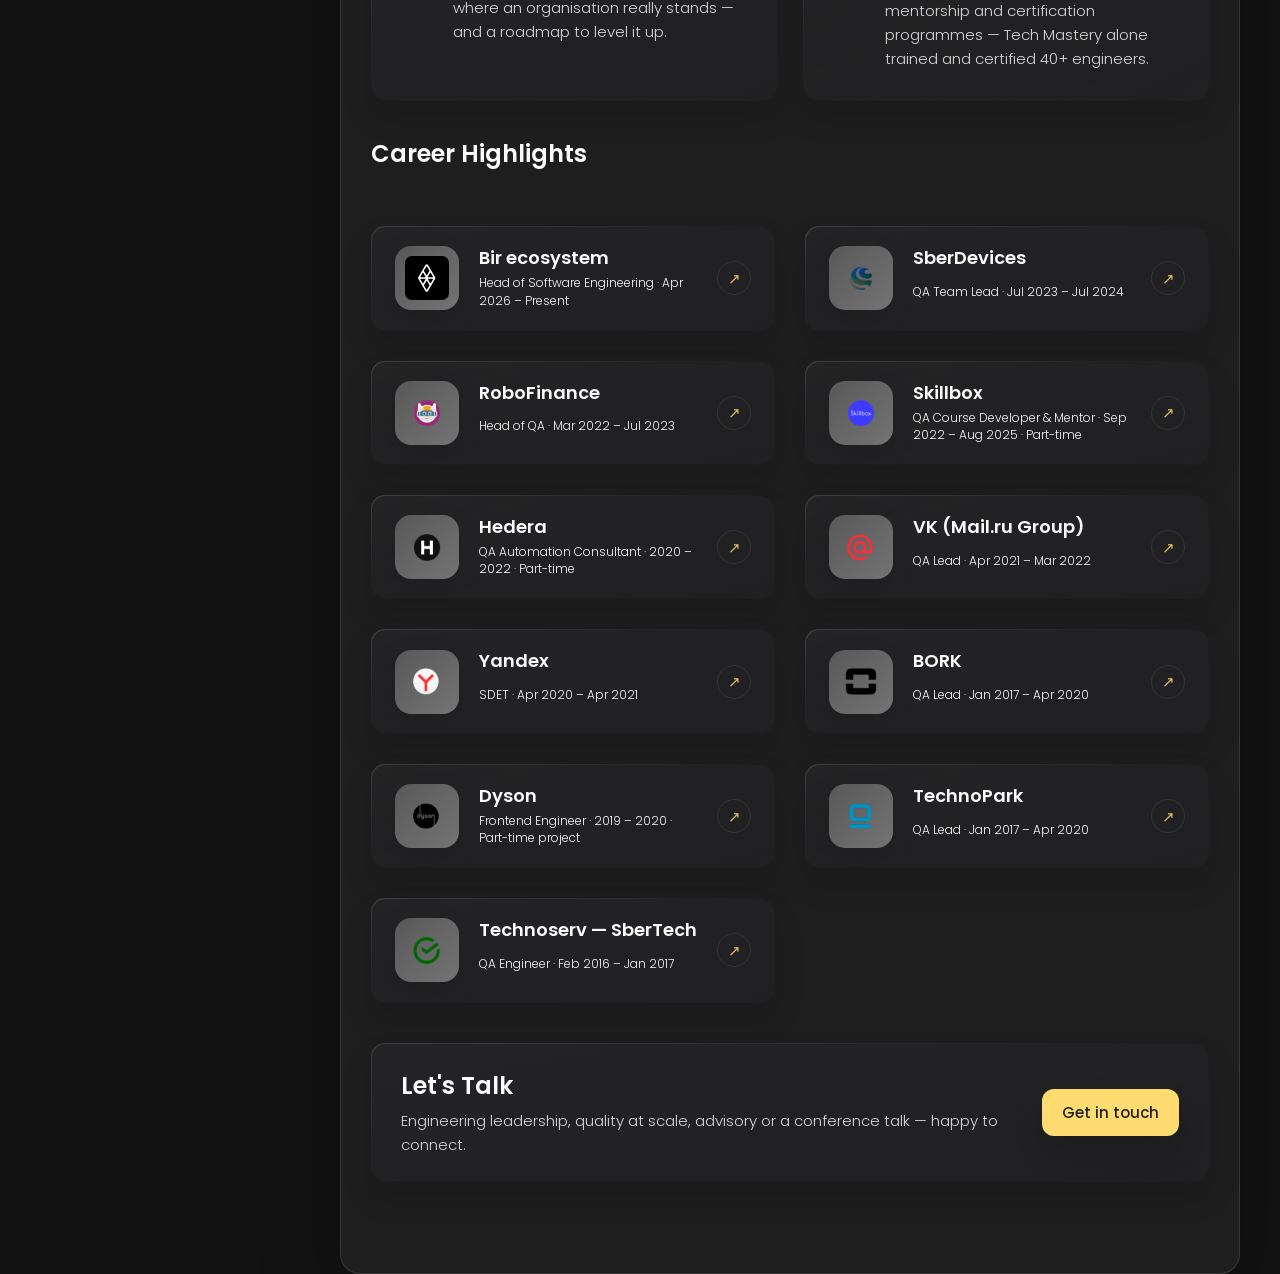
==== commit bf338a16: "feat(content): real photo instead of memoji avatar - Sidebar avatar: LinkedIn profile photo, cropped" ====
--- a/index.html
+++ b/index.html
@@ -43,7 +43,7 @@
       "name": "Ruslan Muradov",
       "alternateName": ["Руслан Мурадов", "unrus"],
       "url": "https://ruslan-muradov.tech/",
-      "image": "https://ruslan-muradov.tech/assets/images/my-avatar.png",
+      "image": "https://ruslan-muradov.tech/assets/images/ruslan-muradov.jpg",
       "jobTitle": "Head of Software Engineering",
       "description": "Engineering leader and QA expert with 10+ years in software: Head of Software Engineering at Bir ecosystem (Kapital Bank's digital business), ex-Director of QA CoE, ex-Head of QA. Engineering management, QA leadership, quality engineering and org design at 100+ person scale.",
       "worksFor": {
@@ -161,7 +161,7 @@
       <div class="sidebar-info">
 
         <figure class="avatar-box">
-          <img src="./assets/images/my-avatar.png" alt="Ruslan Muradov" width="80" height="78">
+          <img src="./assets/images/ruslan-muradov.jpg" alt="Ruslan Muradov" width="80" height="80">
         </figure>
 
         <div class="info-content">
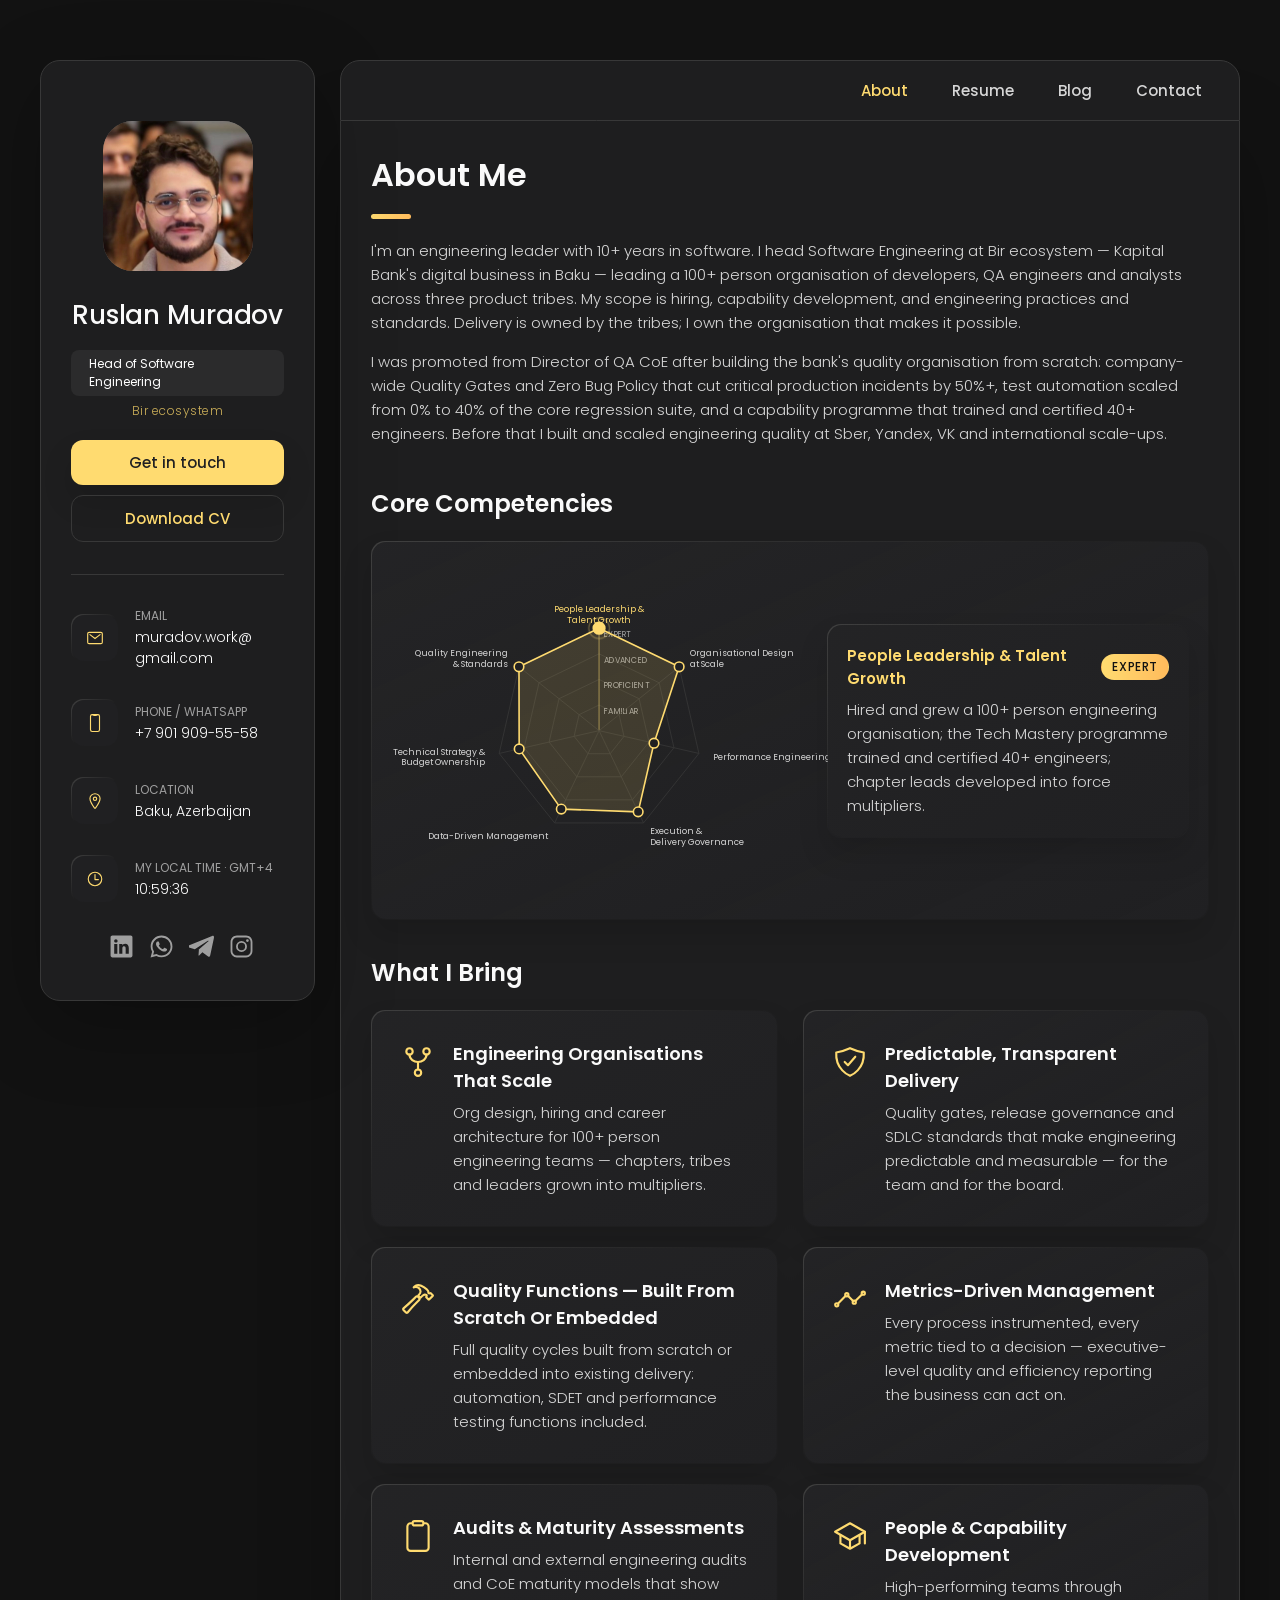
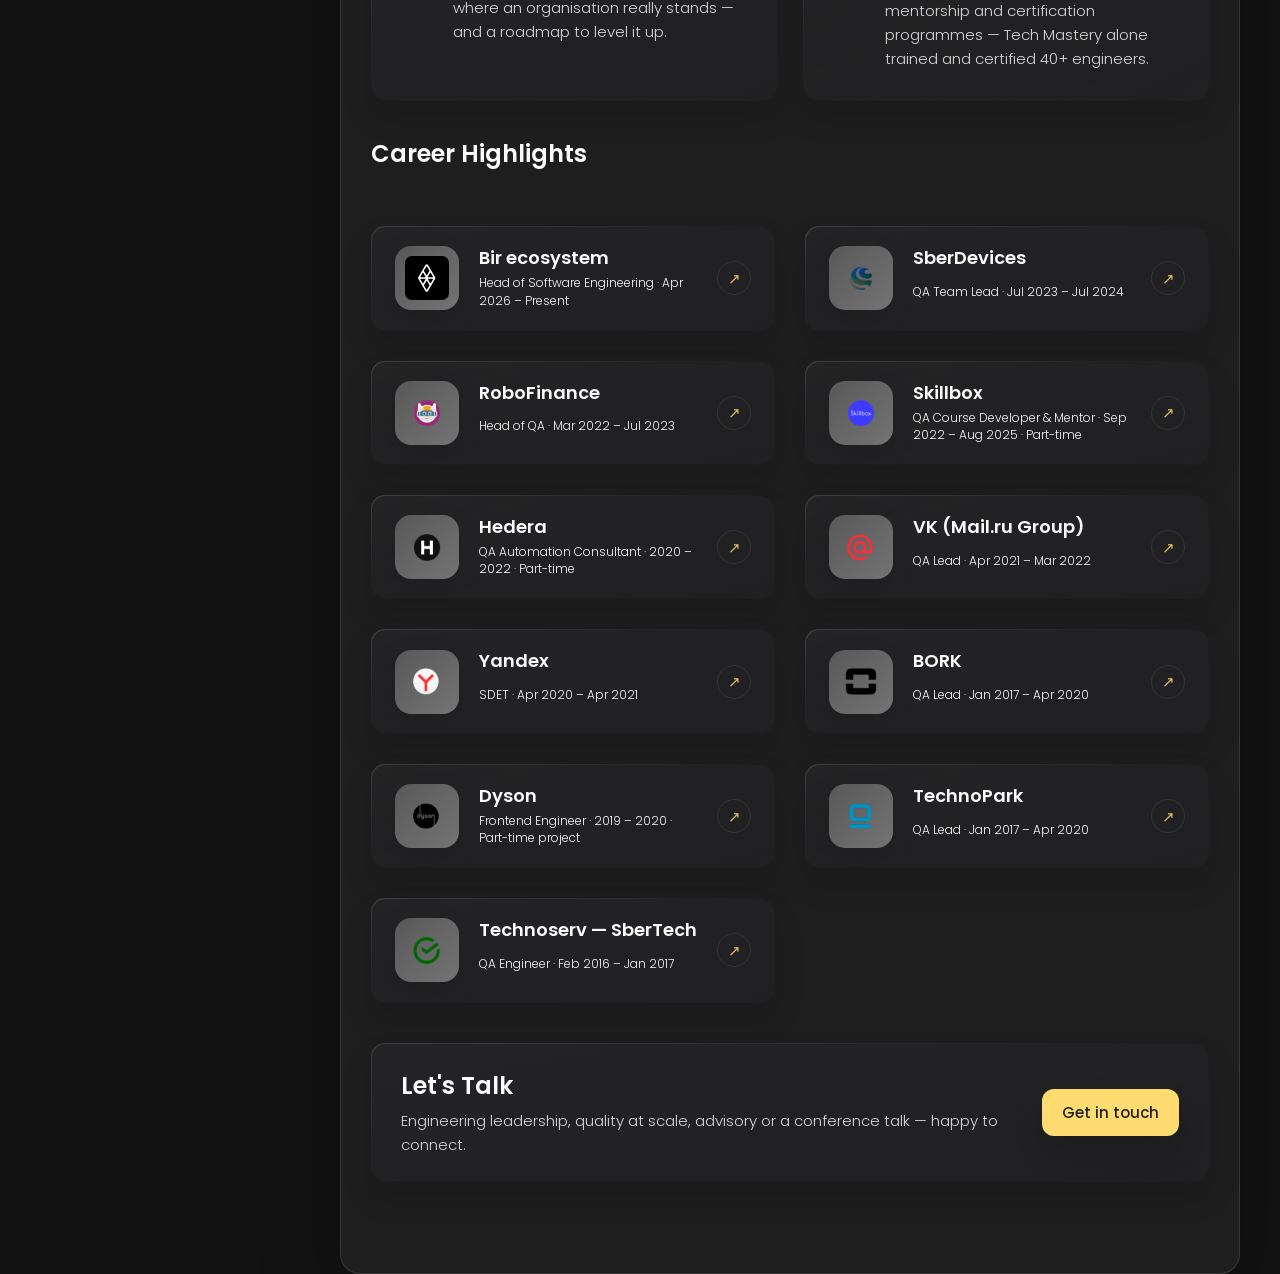
==== commit 33c8dcdc: "fix(analytics): rename contact_click param source -> via GA4 treats an event parameter named `source" ====
--- a/index.html
+++ b/index.html
@@ -2052,7 +2052,7 @@
   <!--
     - custom js link
   -->
-  <script src="./assets/js/script.js?v=16" defer></script>
+  <script src="./assets/js/script.js?v=17" defer></script>
 
 </body>
 
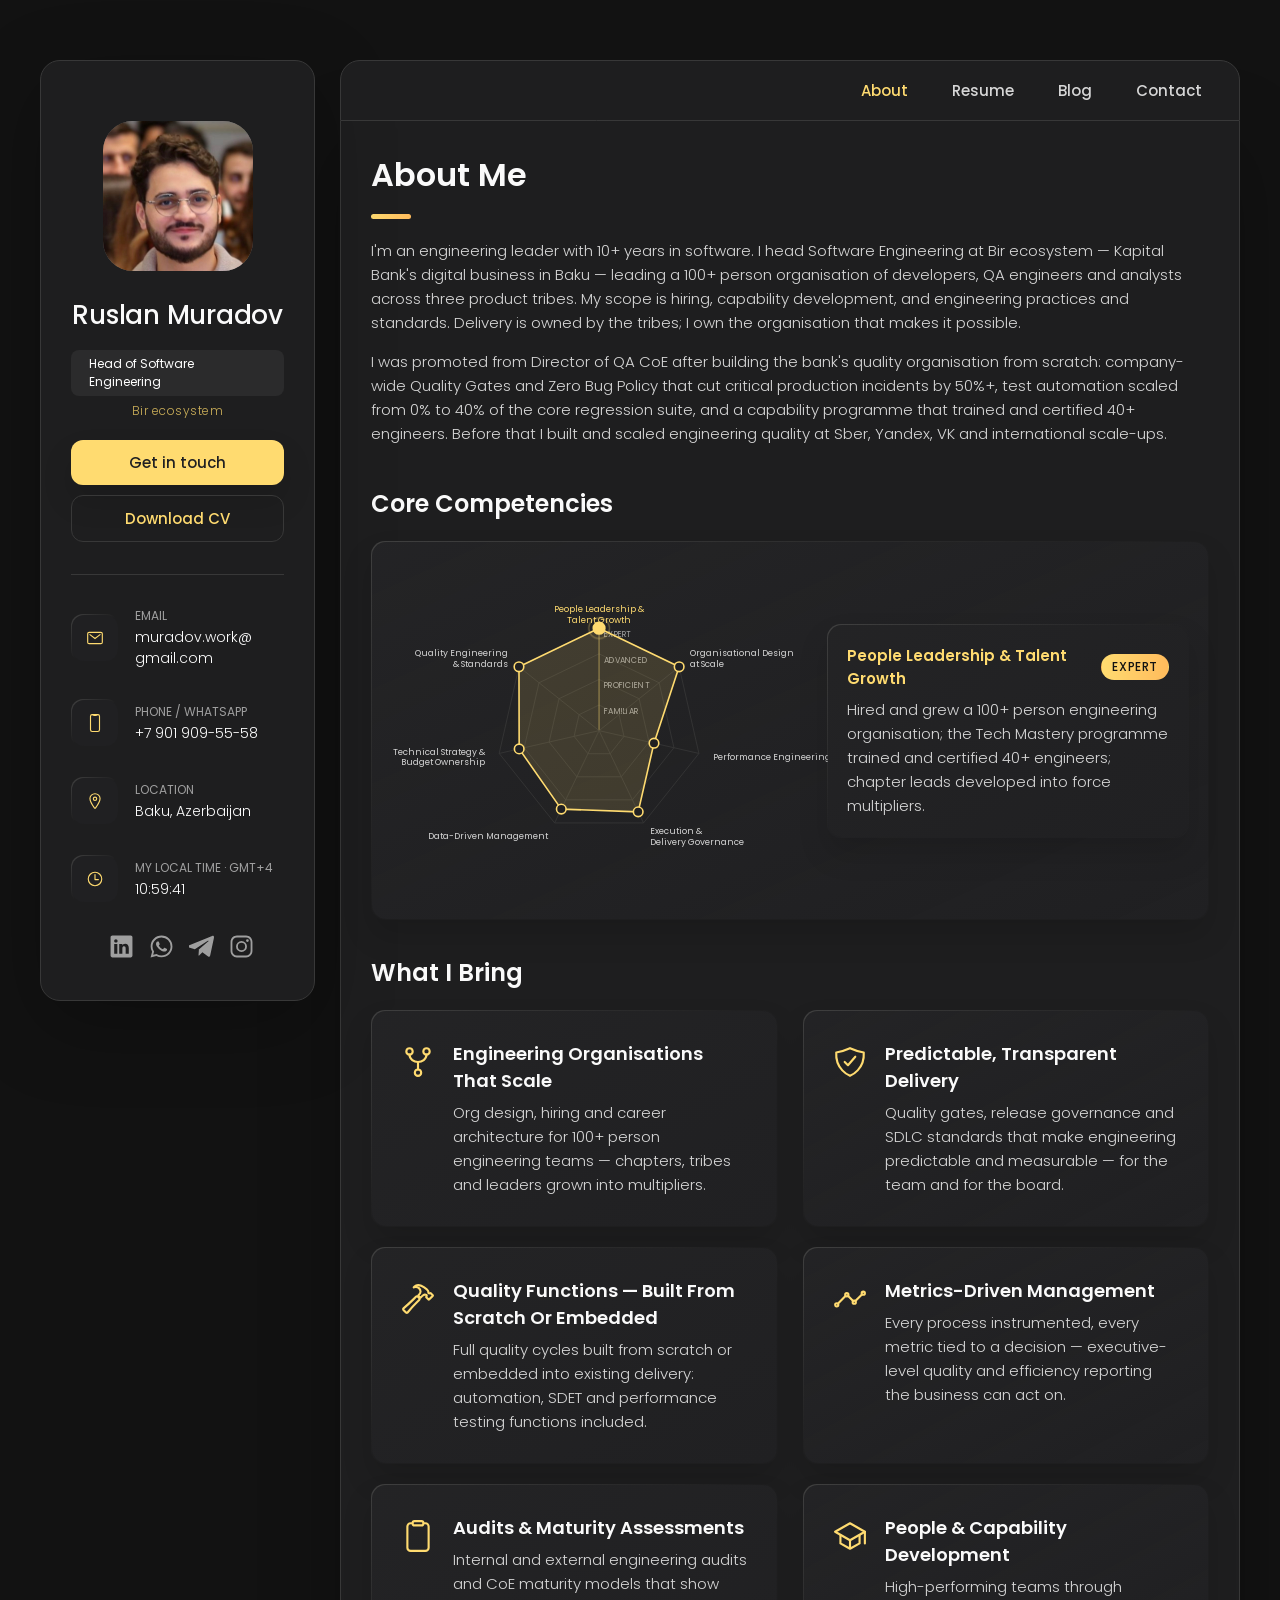
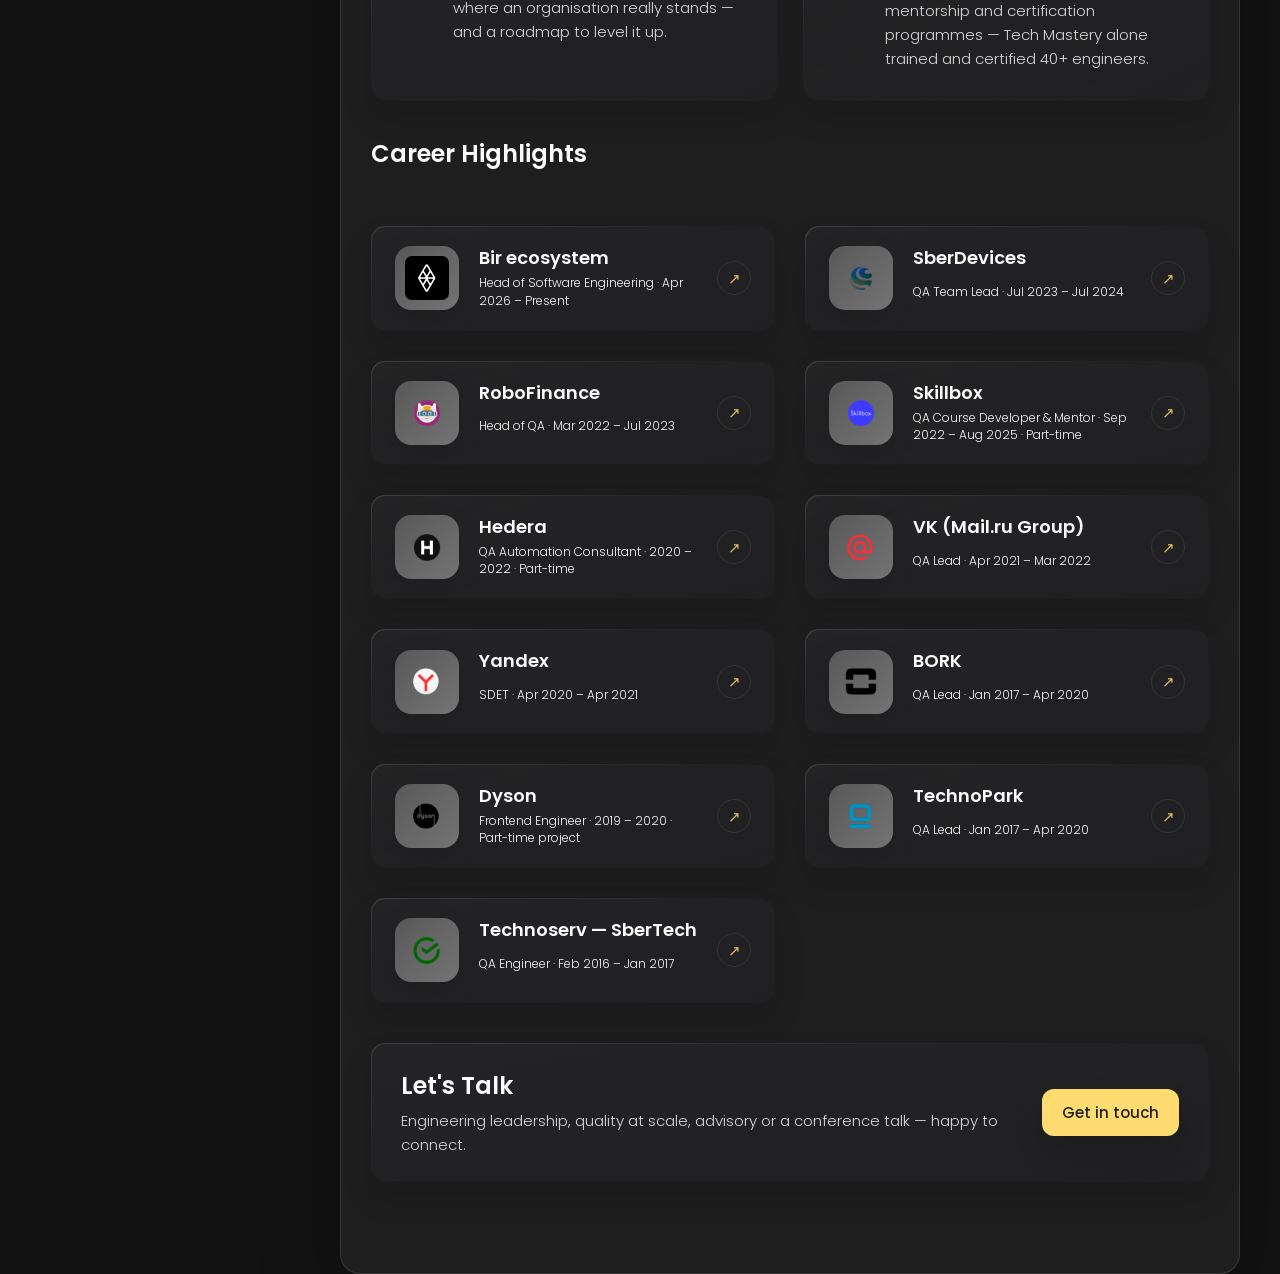
==== commit 63e20d38: "feat: add Heisenbug 2024 Spring talk to Speaking & media with link to the Habr announcement" ====
--- a/index.html
+++ b/index.html
@@ -135,7 +135,7 @@
   <!--
     - custom css link
   -->
-  <link rel="stylesheet" href="./assets/css/style.css?v=30">
+  <link rel="stylesheet" href="./assets/css/style.css?v=31">
 
   <!--
     - google font link
@@ -1382,6 +1382,10 @@
           <h3 class="h3 article-title">Speaking &amp; media</h3>
 
           <ul class="speaking-list">
+            <li class="speaking-item">
+              <span class="speaking-title"><a href="https://habr.com/ru/companies/jugru/articles/803541/" target="_blank" rel="noopener" lang="ru">Как мы тестировали UX на Филиппинах</a></span>
+              <span class="speaking-meta">Heisenbug 2024 Spring · conference talk on UX testing, co-presented with Dmitry Gorbachev (04.2024)</span>
+            </li>
             <li class="speaking-item">
               <span class="speaking-title">Zero Bug Policy in practice</span>
               <span class="speaking-meta">Tech Guild Event · talk on making quality objective and transparent across projects</span>
--- a/assets/css/style.css
+++ b/assets/css/style.css
@@ -1450,6 +1450,19 @@
     font-weight: var(--fw-500);
   }
 
+  .speaking-title a {
+    color: inherit;
+    text-decoration: underline;
+    text-decoration-color: var(--orange-yellow-crayola);
+    text-underline-offset: 3px;
+    transition: color 0.2s ease;
+  }
+
+  .speaking-title a:hover,
+  .speaking-title a:focus-visible {
+    color: var(--orange-yellow-crayola);
+  }
+
   .speaking-meta {
     display: block;
     color: var(--light-gray-70);
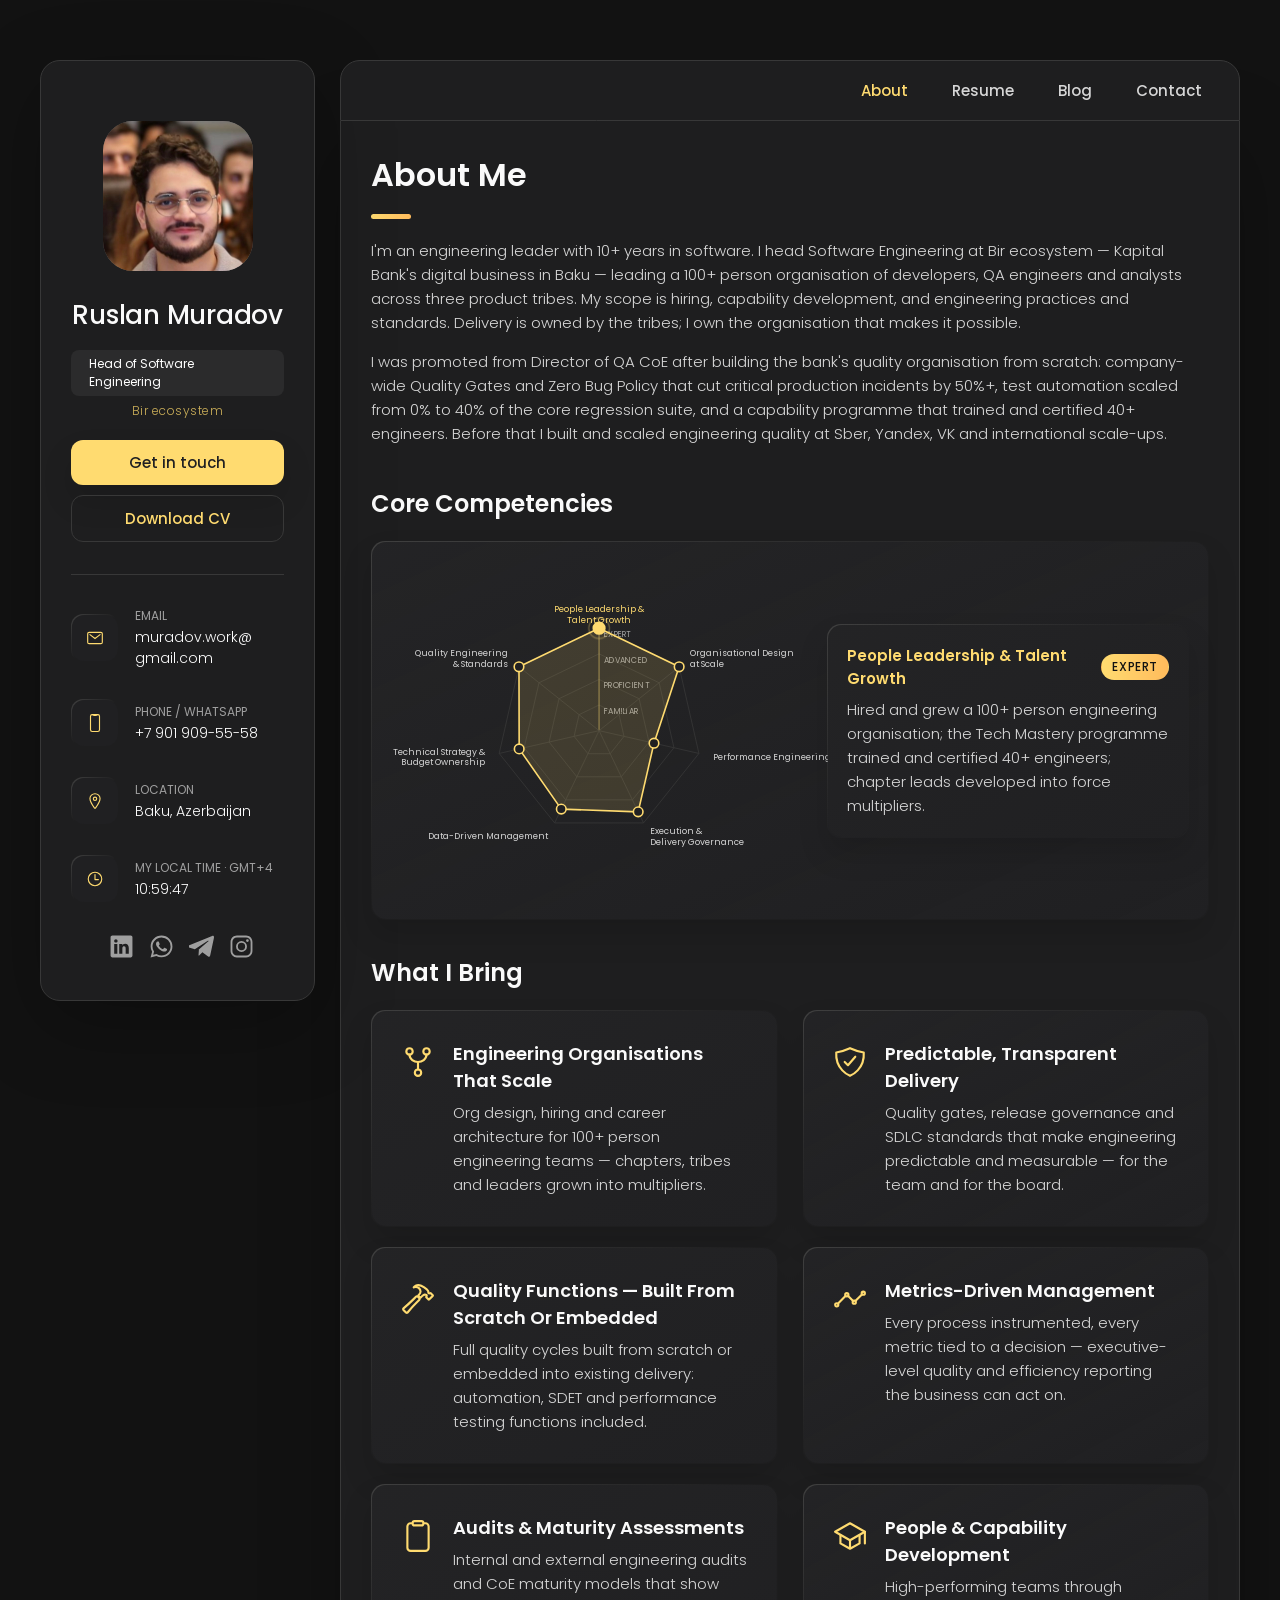
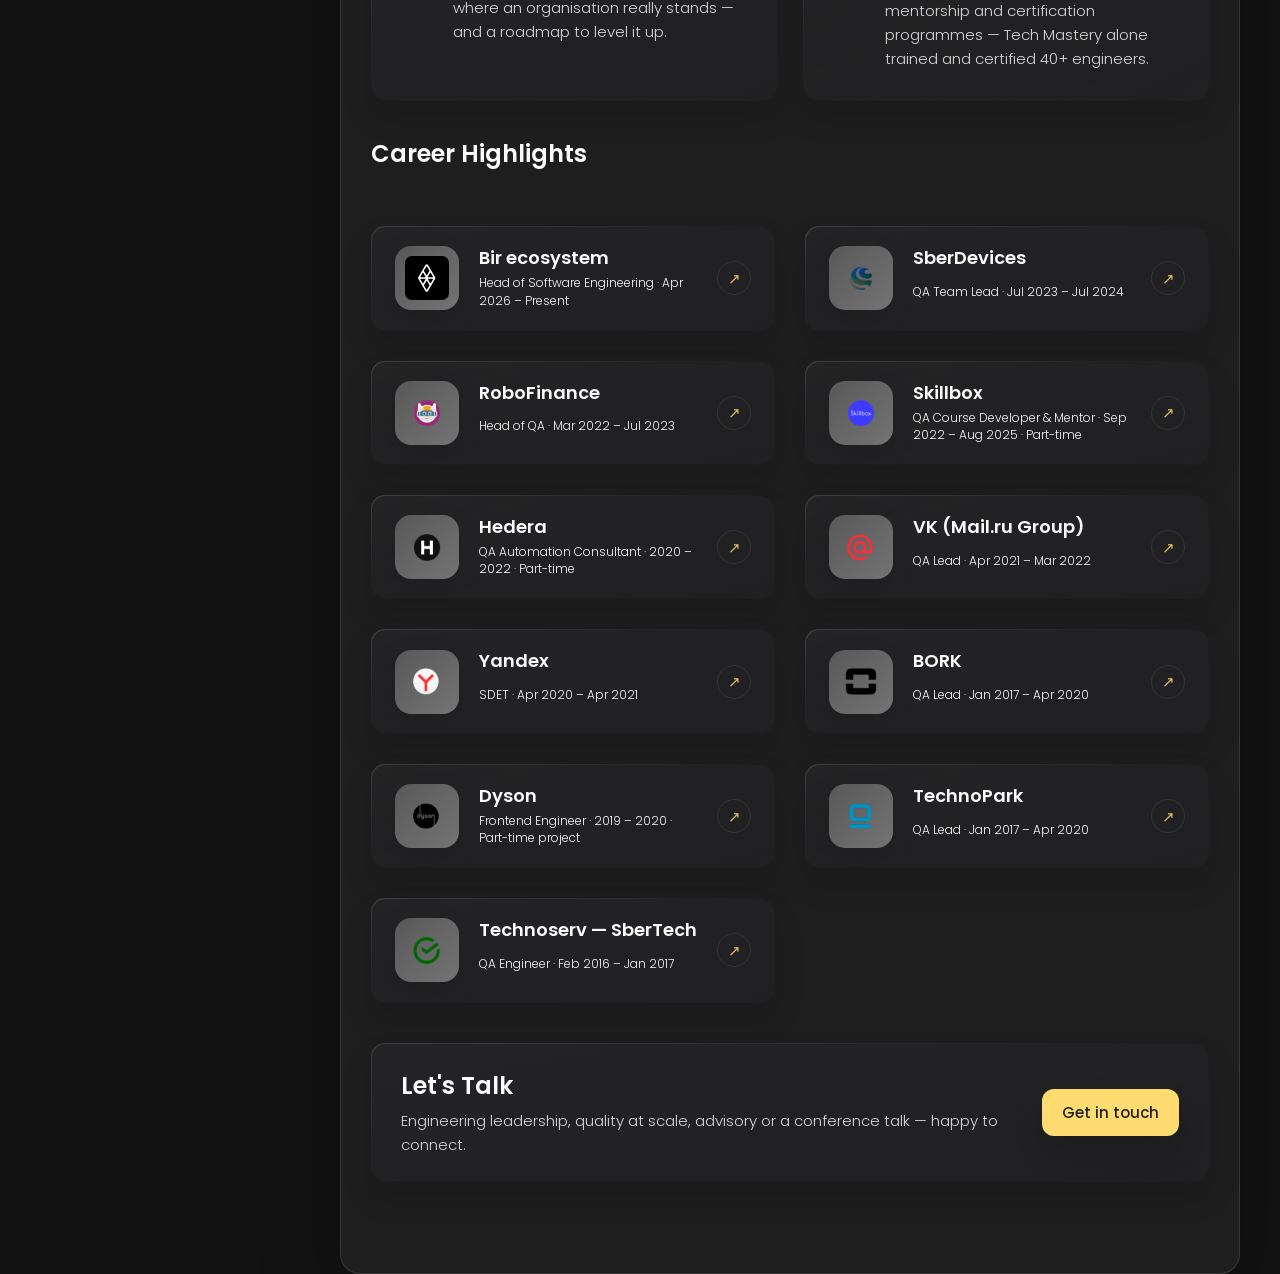
==== commit 3f2e0058: "style: remove underline from speaking title link" ====
--- a/index.html
+++ b/index.html
@@ -135,7 +135,7 @@
   <!--
     - custom css link
   -->
-  <link rel="stylesheet" href="./assets/css/style.css?v=31">
+  <link rel="stylesheet" href="./assets/css/style.css?v=32">
 
   <!--
     - google font link
--- a/assets/css/style.css
+++ b/assets/css/style.css
@@ -1452,9 +1452,7 @@
 
   .speaking-title a {
     color: inherit;
-    text-decoration: underline;
-    text-decoration-color: var(--orange-yellow-crayola);
-    text-underline-offset: 3px;
+    text-decoration: none;
     transition: color 0.2s ease;
   }
 
